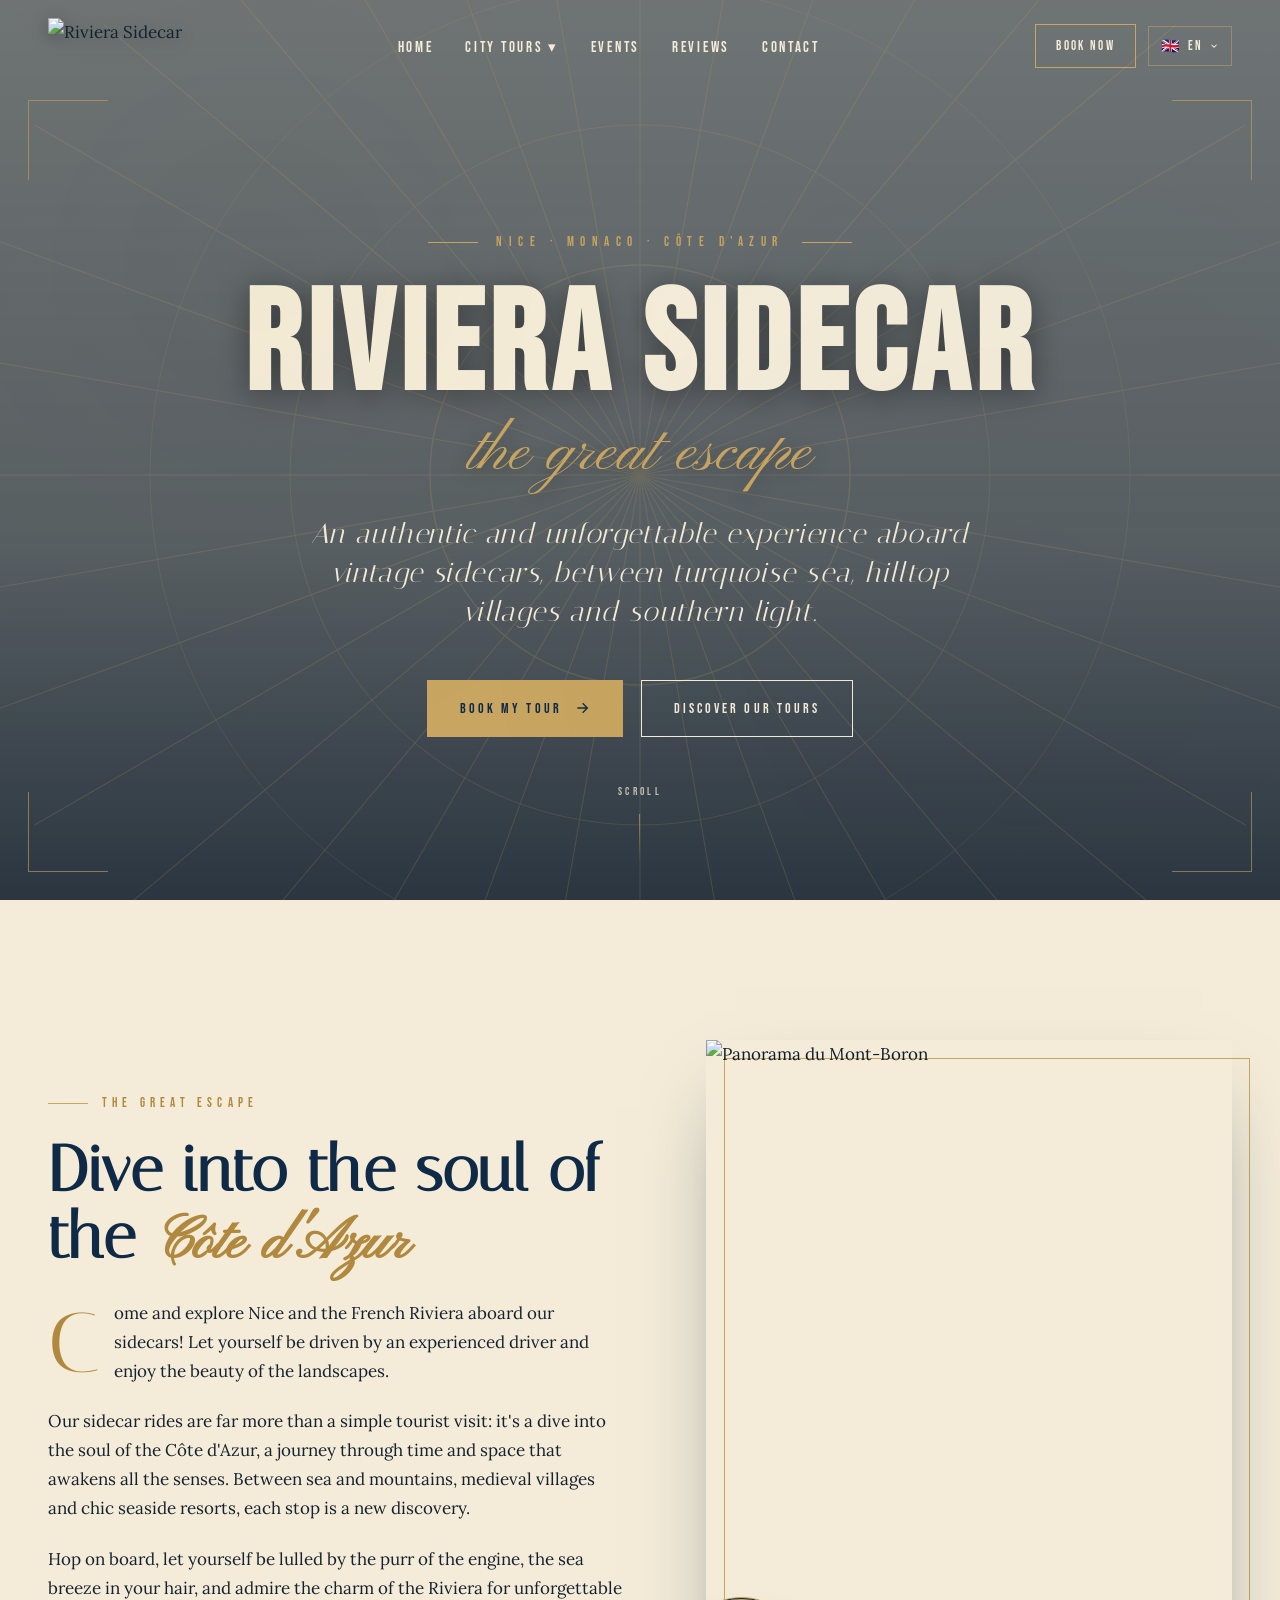
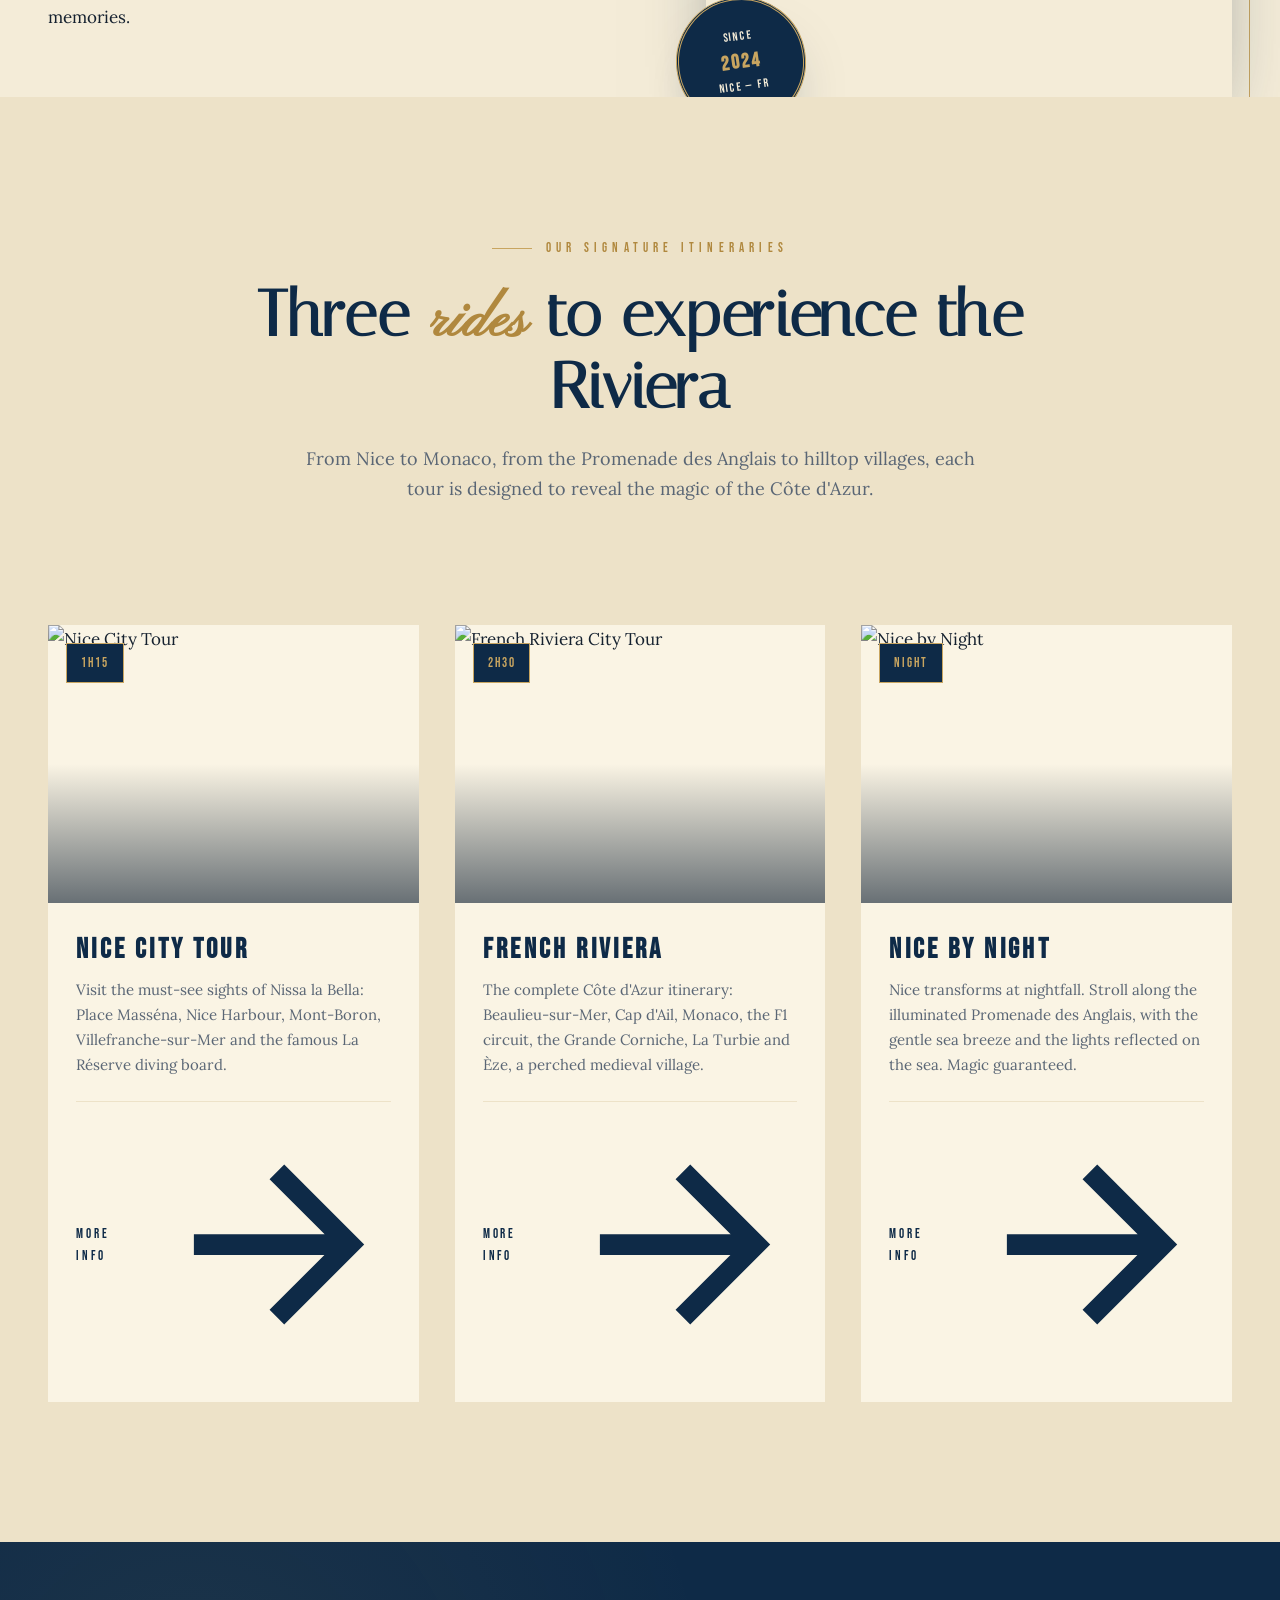
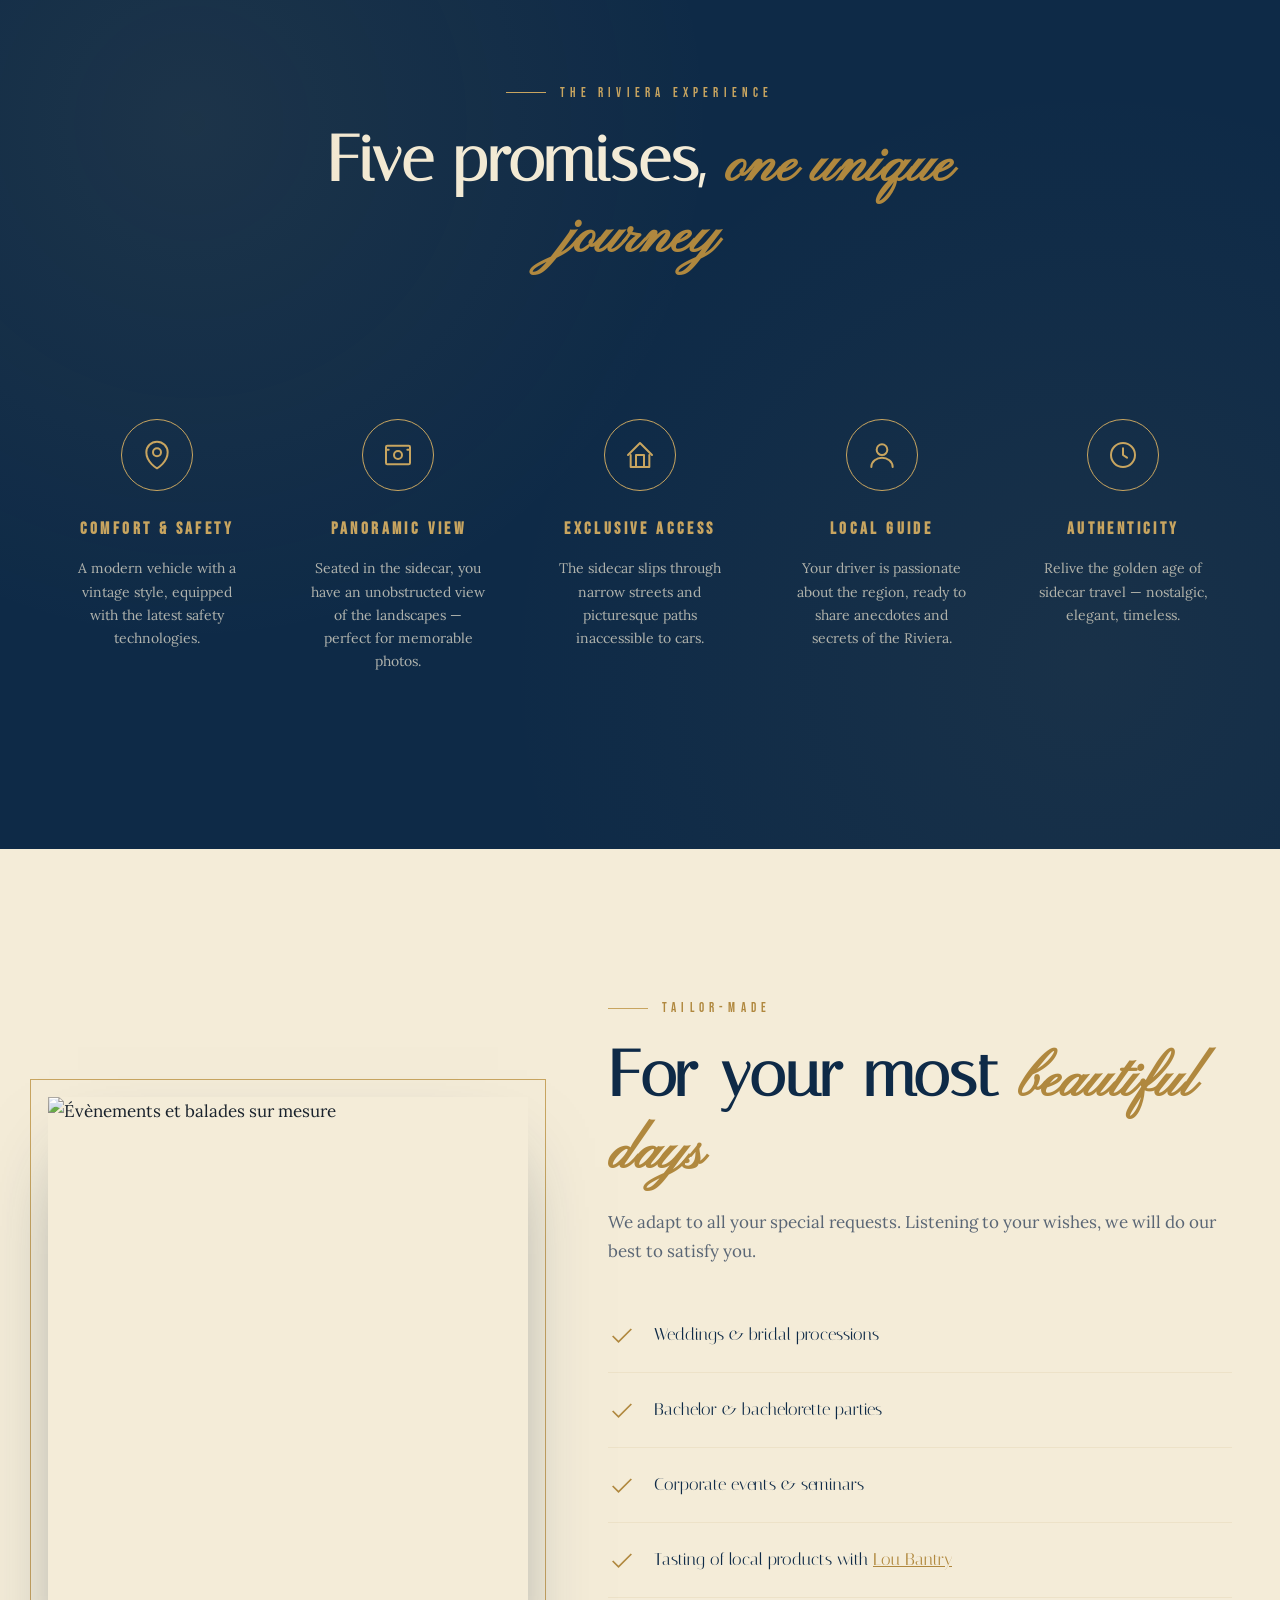
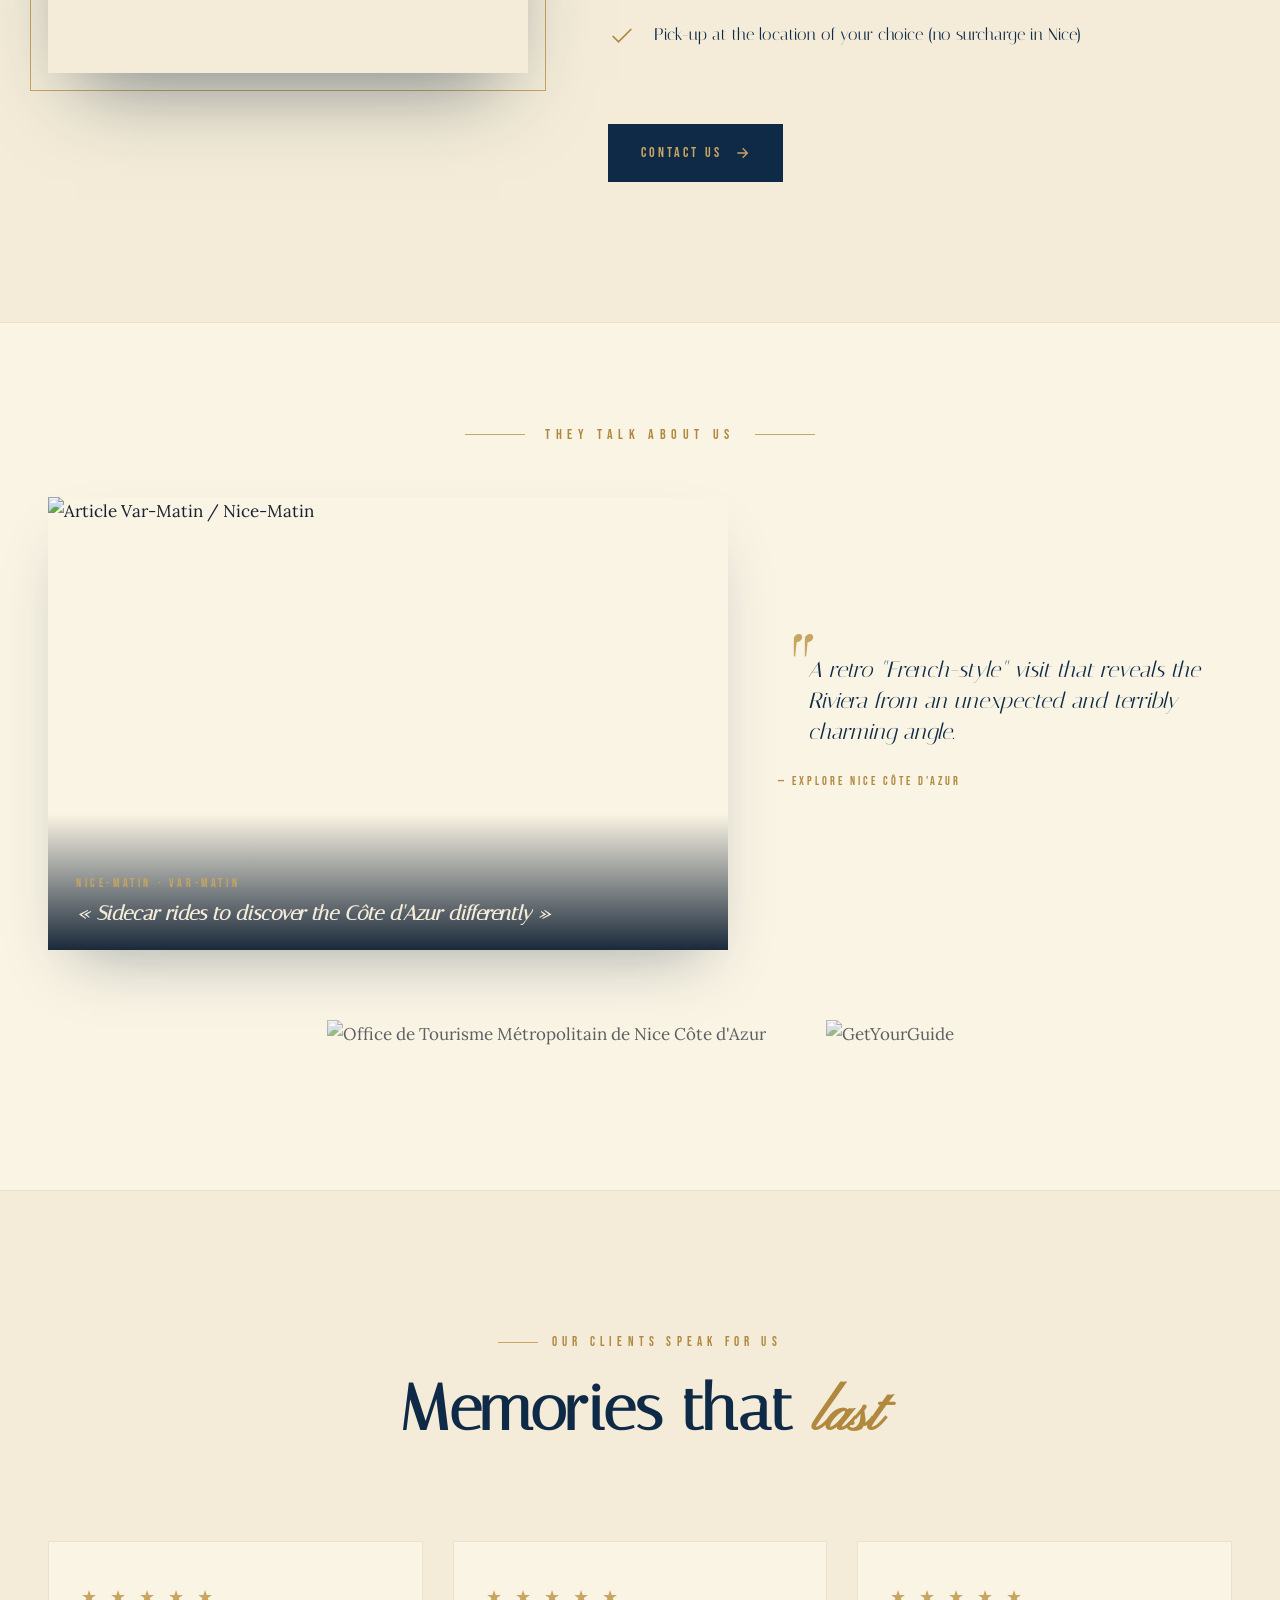
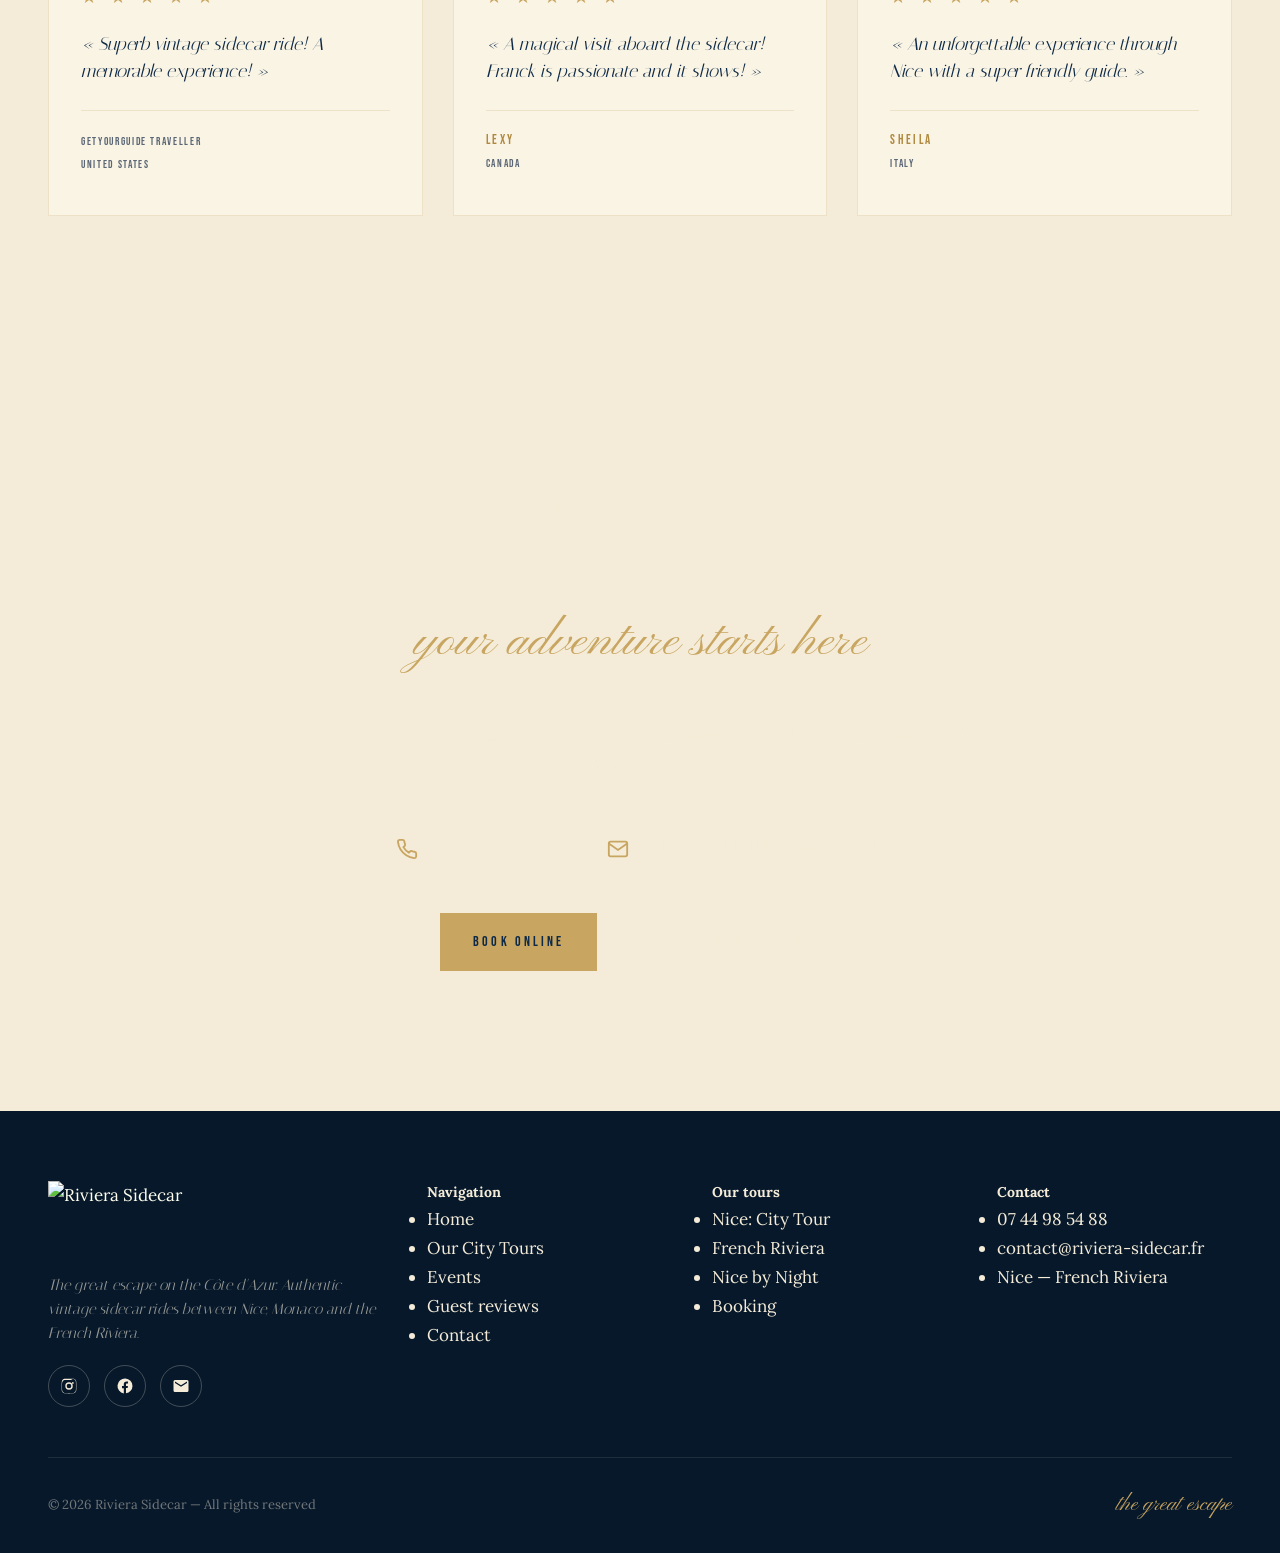
==== index.html @ 35112d7f "Add files via upload" ====
<!DOCTYPE html>
<html lang="fr">
<head>
<meta charset="UTF-8" />
<meta name="viewport" content="width=device-width, initial-scale=1.0" />
<meta name="description" content="Riviera Sidecar — Visites authentiques de Nice et de la Côte d'Azur à bord de side-cars vintage. Une expérience inoubliable sur la French Riviera." />
<meta name="theme-color" content="#0E2A47" />
<title>Riviera Sidecar — L'Échappée Belle sur la Côte d'Azur</title>
<link rel="icon" href="https://www.riviera-sidecar.fr/img/logo.png" />
<link rel="preconnect" href="https://fonts.googleapis.com" />
<link rel="preconnect" href="https://fonts.gstatic.com" crossorigin />
<link href="https://fonts.googleapis.com/css2?family=Bebas+Neue&family=Italiana&family=Lora:ital,wght@0,400;0,500;0,600;1,400&family=Pinyon+Script&display=swap" rel="stylesheet" />

<style>
/* ============================================================
   DESIGN TOKENS
   ============================================================ */
:root {
  --ivory:        #F4ECD8;
  --ivory-2:      #EDE2C8;
  --paper:        #FAF4E4;
  --navy:         #0E2A47;
  --navy-2:       #07182B;
  --gold:         #C8A560;
  --gold-2:       #B0883E;
  --terracotta:   #C26B4E;
  --sea:          #1F5F8C;
  --ink:          #15212F;
  --muted:        #5A6675;

  --font-display: "Bebas Neue", "Impact", sans-serif;
  --font-serif:   "Italiana", "Cormorant Garamond", serif;
  --font-body:    "Lora", Georgia, serif;
  --font-script:  "Pinyon Script", cursive;

  --max:          1240px;
  --radius:       2px;
  --shadow-soft:  0 30px 60px -25px rgba(14, 42, 71, 0.35);
  --shadow-deep:  0 40px 80px -30px rgba(14, 42, 71, 0.55);
}

/* ============================================================
   RESET & BASE
   ============================================================ */
* { box-sizing: border-box; margin: 0; padding: 0; }
html { scroll-behavior: smooth; }
body {
  font-family: var(--font-body);
  font-size: 17px;
  line-height: 1.7;
  color: var(--ink);
  background: var(--ivory);
  overflow-x: hidden;
  -webkit-font-smoothing: antialiased;
}
img { max-width: 100%; display: block; }
a { color: inherit; text-decoration: none; transition: color .25s ease; }
button { font: inherit; cursor: pointer; border: 0; background: none; }

body::before {
  content: "";
  position: fixed;
  inset: 0;
  pointer-events: none;
  z-index: 1;
  opacity: 0.35;
  mix-blend-mode: multiply;
  background-image:
    radial-gradient(circle at 20% 30%, rgba(176,136,62,0.08) 0, transparent 40%),
    radial-gradient(circle at 80% 70%, rgba(14,42,71,0.07) 0, transparent 45%);
}

.container {
  width: 100%;
  max-width: var(--max);
  margin: 0 auto;
  padding: 0 28px;
}

/* ============================================================
   NAVIGATION
   ============================================================ */
.nav {
  position: fixed;
  top: 0; left: 0; right: 0;
  z-index: 50;
  padding: 18px 0;
  background: transparent;
  transition: background .35s ease, padding .35s ease, box-shadow .35s ease;
}
.nav.scrolled {
  background: rgba(244, 236, 216, 0.96);
  backdrop-filter: blur(10px);
  padding: 10px 0;
  box-shadow: 0 10px 40px -20px rgba(14, 42, 71, 0.25);
}
.nav-inner {
  display: flex;
  align-items: center;
  justify-content: space-between;
  gap: 16px;
}
.nav-logo {
  display: flex;
  align-items: center;
  gap: 14px;
  z-index: 60;
  flex-shrink: 0;
}
.nav-logo img {
  height: 56px;
  width: auto;
  filter: drop-shadow(0 4px 8px rgba(0,0,0,0.25));
  transition: height .35s ease;
}
.nav.scrolled .nav-logo img { height: 46px; }

.nav-menu {
  display: flex;
  align-items: center;
  gap: 32px;
  list-style: none;
}
.nav-menu > li { position: relative; }
.nav-menu a {
  font-family: var(--font-display);
  font-size: 15px;
  letter-spacing: 0.18em;
  color: var(--ivory);
  text-transform: uppercase;
  padding: 8px 0;
  position: relative;
  transition: color .25s ease;
}
.nav.scrolled .nav-menu a { color: var(--navy); }
.nav-menu a::after {
  content: "";
  position: absolute;
  left: 0; bottom: 0;
  height: 1px;
  width: 0;
  background: var(--gold);
  transition: width .3s ease;
}
.nav-menu a:hover::after { width: 100%; }
.nav-menu a:hover { color: var(--gold); }

.nav-submenu {
  position: absolute;
  top: calc(100% + 12px);
  left: 50%;
  transform: translateX(-50%) translateY(-6px);
  background: var(--paper);
  border: 1px solid var(--gold);
  padding: 14px 0;
  min-width: 260px;
  opacity: 0;
  pointer-events: none;
  transition: all .3s ease;
  box-shadow: var(--shadow-soft);
}
.nav-submenu::before {
  content: "";
  position: absolute;
  top: -6px; left: 50%;
  transform: translateX(-50%) rotate(45deg);
  width: 12px; height: 12px;
  background: var(--paper);
  border-left: 1px solid var(--gold);
  border-top: 1px solid var(--gold);
}
.nav-menu > li:hover .nav-submenu {
  opacity: 1;
  pointer-events: auto;
  transform: translateX(-50%) translateY(0);
}
.nav-submenu li { list-style: none; }
.nav-submenu a {
  display: block;
  color: var(--navy) !important;
  padding: 10px 22px;
  font-size: 13px;
  letter-spacing: 0.12em;
  white-space: nowrap;
}
.nav-submenu a:hover { background: var(--ivory-2); color: var(--gold-2) !important; }
.nav-submenu a::after { display: none; }

.nav-cta {
  display: inline-flex;
  align-items: center;
  gap: 10px;
  padding: 10px 20px;
  border: 1px solid var(--gold);
  background: transparent;
  color: var(--ivory);
  font-family: var(--font-display);
  letter-spacing: 0.18em;
  font-size: 13px;
  text-transform: uppercase;
  transition: all .3s ease;
  white-space: nowrap;
}
.nav.scrolled .nav-cta { color: var(--navy); }
.nav-cta:hover {
  background: var(--gold);
  color: var(--navy) !important;
  letter-spacing: 0.22em;
}

/* ============================================================
   LANGUAGE SWITCHER
   ============================================================ */
.nav-right {
  display: flex;
  align-items: center;
  gap: 12px;
  flex-shrink: 0;
}

.lang-switcher {
  position: relative;
  z-index: 60;
}

.lang-btn {
  display: flex;
  align-items: center;
  gap: 6px;
  padding: 8px 12px;
  border: 1px solid rgba(200, 165, 96, 0.5);
  background: transparent;
  color: var(--ivory);
  font-family: var(--font-display);
  letter-spacing: 0.15em;
  font-size: 13px;
  cursor: pointer;
  transition: all .3s ease;
  text-transform: uppercase;
  white-space: nowrap;
}
.nav.scrolled .lang-btn {
  color: var(--navy);
  border-color: rgba(14, 42, 71, 0.3);
}
.lang-btn:hover {
  border-color: var(--gold);
  color: var(--gold);
}
.nav.scrolled .lang-btn:hover { color: var(--gold-2); border-color: var(--gold-2); }
.lang-flag { font-size: 15px; line-height: 1; }
.lang-chevron {
  width: 10px; height: 10px;
  stroke: currentColor;
  transition: transform .3s ease;
  flex-shrink: 0;
}
.lang-switcher.open .lang-chevron { transform: rotate(180deg); }

.lang-dropdown {
  position: absolute;
  top: calc(100% + 8px);
  right: 0;
  background: var(--paper);
  border: 1px solid var(--gold);
  min-width: 160px;
  opacity: 0;
  pointer-events: none;
  transform: translateY(-6px);
  transition: all .3s ease;
  box-shadow: var(--shadow-soft);
  z-index: 200;
}
.lang-switcher.open .lang-dropdown {
  opacity: 1;
  pointer-events: auto;
  transform: translateY(0);
}
.lang-option {
  display: flex;
  align-items: center;
  gap: 10px;
  padding: 11px 16px;
  cursor: pointer;
  font-family: var(--font-display);
  letter-spacing: 0.12em;
  font-size: 13px;
  color: var(--navy);
  text-transform: uppercase;
  transition: all .2s ease;
  border: none;
  background: none;
  width: 100%;
  text-align: left;
}
.lang-option:hover { background: var(--ivory-2); color: var(--gold-2); }
.lang-option.active { color: var(--gold-2); background: rgba(200,165,96,0.08); }
.lang-option .lang-flag { font-size: 16px; }

.nav-toggle { display: none; }

/* ============================================================
   HERO
   ============================================================ */
.hero {
  position: relative;
  min-height: 100vh;
  display: flex;
  align-items: center;
  justify-content: center;
  text-align: center;
  color: var(--ivory);
  overflow: hidden;
  isolation: isolate;
}
.hero-bg {
  position: absolute;
  inset: 0;
  z-index: -2;
  background-image:
    linear-gradient(180deg, rgba(7,24,43,0.55) 0%, rgba(7,24,43,0.65) 60%, rgba(7,24,43,0.85) 100%),
    url("https://www.riviera-sidecar.fr/img/biblio_img/NICE_CITY_TOUR_2.jpg");
  background-size: cover;
  background-position: center;
  filter: saturate(0.85) contrast(1.05);
  transform: scale(1.05);
  animation: kenburns 20s ease-in-out infinite alternate;
}
@keyframes kenburns {
  0%   { transform: scale(1.05) translate(0,0); }
  100% { transform: scale(1.15) translate(-1.5%, -1.5%); }
}
.hero-rays {
  position: absolute;
  top: -25%; left: 50%;
  transform: translateX(-50%);
  width: 1400px; height: 1400px;
  z-index: -1;
  opacity: 0.18;
  pointer-events: none;
}
.hero-content {
  position: relative;
  z-index: 2;
  padding: 140px 20px 80px;
  max-width: 1100px;
  width: 100%;
}
.hero-eyebrow {
  display: inline-flex;
  align-items: center;
  gap: 18px;
  font-family: var(--font-display);
  letter-spacing: 0.5em;
  font-size: 13px;
  color: var(--gold);
  text-transform: uppercase;
  margin-bottom: 32px;
  opacity: 0;
  animation: fadeUp 1s ease .2s forwards;
}
.hero-eyebrow::before, .hero-eyebrow::after {
  content: "";
  width: 50px; height: 1px;
  background: var(--gold);
  flex-shrink: 0;
}
.hero-title {
  font-family: var(--font-display);
  font-size: clamp(56px, 11vw, 168px);
  line-height: 0.9;
  letter-spacing: 0.04em;
  text-transform: uppercase;
  margin-bottom: 18px;
  opacity: 0;
  animation: fadeUp 1s ease .4s forwards;
  text-shadow: 0 4px 30px rgba(0,0,0,0.4);
}
.hero-script {
  font-family: var(--font-script);
  font-size: clamp(30px, 5vw, 64px);
  color: var(--gold);
  line-height: 1;
  margin: -8px 0 28px;
  opacity: 0;
  animation: fadeUp 1s ease .6s forwards;
  text-shadow: 0 4px 20px rgba(0,0,0,0.3);
}
.hero-sub {
  font-family: var(--font-serif);
  font-size: clamp(17px, 2.4vw, 28px);
  font-style: italic;
  letter-spacing: 0.05em;
  max-width: 720px;
  margin: 0 auto 48px;
  line-height: 1.4;
  opacity: 0;
  animation: fadeUp 1s ease .8s forwards;
}
.hero-actions {
  display: flex;
  gap: 18px;
  justify-content: center;
  flex-wrap: wrap;
  opacity: 0;
  animation: fadeUp 1s ease 1s forwards;
}
@keyframes fadeUp {
  from { opacity: 0; transform: translateY(30px); }
  to   { opacity: 1; transform: translateY(0); }
}

.btn {
  display: inline-flex;
  align-items: center;
  gap: 12px;
  padding: 16px 32px;
  font-family: var(--font-display);
  letter-spacing: 0.22em;
  font-size: 14px;
  text-transform: uppercase;
  border: 1px solid transparent;
  transition: all .35s ease;
  position: relative;
}
.btn-primary { background: var(--gold); color: var(--navy); border-color: var(--gold); }
.btn-primary:hover { background: transparent; color: var(--gold); letter-spacing: 0.26em; }
.btn-outline { border-color: var(--ivory); color: var(--ivory); }
.btn-outline:hover { border-color: var(--gold); color: var(--gold); letter-spacing: 0.26em; }
.btn svg { width: 16px; height: 16px; }

.hero-scroll {
  position: absolute;
  bottom: 36px; left: 50%;
  transform: translateX(-50%);
  font-family: var(--font-display);
  letter-spacing: 0.3em;
  font-size: 11px;
  color: var(--ivory);
  display: flex;
  flex-direction: column;
  align-items: center;
  gap: 12px;
  opacity: 0.75;
  z-index: 2;
}
.hero-scroll::after {
  content: "";
  width: 1px; height: 50px;
  background: linear-gradient(180deg, var(--gold), transparent);
  animation: scrollPulse 2s ease-in-out infinite;
}
@keyframes scrollPulse {
  0%, 100% { opacity: 0.3; transform: scaleY(0.7); }
  50%      { opacity: 1;   transform: scaleY(1); }
}
.corner {
  position: absolute;
  width: 80px; height: 80px;
  border: 1px solid var(--gold);
  opacity: 0.6;
  z-index: 2;
  pointer-events: none;
}
.corner-tl { top: 100px; left: 28px; border-right: 0; border-bottom: 0; }
.corner-tr { top: 100px; right: 28px; border-left: 0; border-bottom: 0; }
.corner-bl { bottom: 28px; left: 28px; border-right: 0; border-top: 0; }
.corner-br { bottom: 28px; right: 28px; border-left: 0; border-top: 0; }

/* ============================================================
   SECTION COMMON
   ============================================================ */
section { position: relative; z-index: 2; }
.section { padding: 120px 0; }
.section-eyebrow {
  display: inline-flex;
  align-items: center;
  gap: 14px;
  font-family: var(--font-display);
  letter-spacing: 0.4em;
  font-size: 13px;
  color: var(--gold-2);
  text-transform: uppercase;
  margin-bottom: 22px;
}
.section-eyebrow::before {
  content: "";
  width: 40px; height: 1px;
  background: var(--gold);
}
.section-title {
  font-family: var(--font-serif);
  font-size: clamp(32px, 5vw, 64px);
  line-height: 1.05;
  letter-spacing: 0.01em;
  color: var(--navy);
  margin-bottom: 24px;
  max-width: 780px;
}
.section-title em {
  font-family: var(--font-script);
  font-style: normal;
  font-size: 0.9em;
  color: var(--gold-2);
}
.section-lead {
  font-size: 18px;
  color: var(--muted);
  max-width: 700px;
  line-height: 1.7;
  margin-bottom: 40px;
}
.wave-divider {
  height: 60px; width: 100%;
  background-image: url("data:image/svg+xml;utf8,<svg xmlns='http://www.w3.org/2000/svg' viewBox='0 0 1200 60' preserveAspectRatio='none'><path d='M0,30 Q150,5 300,30 T600,30 T900,30 T1200,30 L1200,60 L0,60 Z' fill='%23EDE2C8'/></svg>");
  background-size: 1200px 60px;
  background-repeat: repeat-x;
}

/* ============================================================
   INTRO
   ============================================================ */
.intro { background: var(--ivory); padding-top: 140px; }
.intro-grid {
  display: grid;
  grid-template-columns: 1.1fr 1fr;
  gap: 80px;
  align-items: center;
}
.intro-text p { margin-bottom: 22px; font-size: 17px; color: var(--ink); }
.intro-text p:first-of-type::first-letter {
  font-family: var(--font-serif);
  font-size: 5em;
  float: left;
  line-height: 0.85;
  padding: 8px 14px 0 0;
  color: var(--gold-2);
}
.intro-visual { position: relative; aspect-ratio: 4/5; }
.intro-visual::before {
  content: "";
  position: absolute;
  inset: 18px -18px -18px 18px;
  border: 1px solid var(--gold);
  z-index: 0;
}
.intro-visual img {
  position: relative; z-index: 1;
  width: 100%; height: 100%;
  object-fit: cover;
  box-shadow: var(--shadow-deep);
  filter: saturate(0.9) contrast(1.05);
}
.intro-stamp {
  position: absolute;
  bottom: -30px; left: -30px;
  z-index: 2;
  width: 130px; height: 130px;
  border-radius: 50%;
  background: var(--navy);
  color: var(--ivory);
  display: flex;
  align-items: center;
  justify-content: center;
  flex-direction: column;
  text-align: center;
  font-family: var(--font-display);
  letter-spacing: 0.15em;
  font-size: 12px;
  line-height: 1.3;
  border: 3px double var(--gold);
  transform: rotate(-8deg);
  box-shadow: var(--shadow-soft);
}
.intro-stamp strong {
  font-size: 20px;
  color: var(--gold);
  display: block;
  margin: 4px 0;
  letter-spacing: 0.1em;
}

/* ============================================================
   TOURS
   ============================================================ */
.tours { background: var(--ivory-2); padding: 140px 0; }
.tours-head {
  text-align: center;
  margin-bottom: 80px;
  display: flex;
  flex-direction: column;
  align-items: center;
}
.tours-grid {
  display: grid;
  grid-template-columns: repeat(3, 1fr);
  gap: 36px;
}
.tour-card {
  position: relative;
  background: var(--paper);
  overflow: hidden;
  transition: transform .5s cubic-bezier(0.2, 0.8, 0.2, 1), box-shadow .5s ease;
  display: flex;
  flex-direction: column;
}
.tour-card:hover { transform: translateY(-12px); box-shadow: var(--shadow-deep); }
.tour-img { position: relative; aspect-ratio: 4/3; overflow: hidden; }
.tour-img img {
  width: 100%; height: 100%;
  object-fit: cover;
  transition: transform 1s cubic-bezier(0.2, 0.8, 0.2, 1);
}
.tour-card:hover .tour-img img { transform: scale(1.08); }
.tour-img::after {
  content: "";
  position: absolute; inset: 0;
  background: linear-gradient(180deg, transparent 50%, rgba(7,24,43,0.6) 100%);
}
.tour-duration {
  position: absolute;
  top: 18px; left: 18px;
  z-index: 2;
  background: var(--navy);
  color: var(--gold);
  padding: 8px 14px;
  font-family: var(--font-display);
  letter-spacing: 0.15em;
  font-size: 13px;
  border: 1px solid var(--gold);
}
.tour-body {
  padding: 32px 28px;
  flex: 1;
  display: flex;
  flex-direction: column;
}
.tour-title {
  font-family: var(--font-display);
  font-size: 28px;
  letter-spacing: 0.12em;
  color: var(--navy);
  margin-bottom: 14px;
  line-height: 1.05;
}
.tour-desc {
  font-size: 15px;
  color: var(--muted);
  margin-bottom: 24px;
  flex: 1;
  line-height: 1.65;
}
.tour-link {
  display: inline-flex;
  align-items: center;
  gap: 12px;
  font-family: var(--font-display);
  letter-spacing: 0.22em;
  font-size: 13px;
  color: var(--navy);
  text-transform: uppercase;
  padding-top: 18px;
  border-top: 1px solid var(--ivory-2);
  align-self: stretch;
  transition: color .25s ease, letter-spacing .25s ease;
}
.tour-link svg { transition: transform .3s ease; }
.tour-card:hover .tour-link { color: var(--gold-2); letter-spacing: 0.26em; }
.tour-card:hover .tour-link svg { transform: translateX(6px); }

/* ============================================================
   EXPERIENCE
   ============================================================ */
.experience {
  background: var(--navy);
  color: var(--ivory);
  padding: 140px 0;
  position: relative;
  overflow: hidden;
}
.experience::before {
  content: "";
  position: absolute; inset: 0;
  background-image:
    radial-gradient(circle at 15% 20%, rgba(200,165,96,0.08) 0, transparent 40%),
    radial-gradient(circle at 85% 80%, rgba(200,165,96,0.06) 0, transparent 45%);
  pointer-events: none;
}
.experience .section-title { color: var(--ivory); }
.experience .section-eyebrow { color: var(--gold); }
.experience .section-lead { color: rgba(244,236,216,0.75); }
.experience-head {
  text-align: center;
  display: flex;
  flex-direction: column;
  align-items: center;
  margin-bottom: 90px;
}
.features-grid {
  display: grid;
  grid-template-columns: repeat(5, 1fr);
  gap: 24px;
}
.feature {
  text-align: center;
  padding: 36px 20px;
  transition: transform .4s ease;
}
.feature:hover { transform: translateY(-6px); }
.feature-icon {
  width: 72px; height: 72px;
  margin: 0 auto 24px;
  border: 1px solid var(--gold);
  border-radius: 50%;
  display: flex;
  align-items: center;
  justify-content: center;
  transition: all .4s ease;
}
.feature:hover .feature-icon { background: var(--gold); transform: rotate(360deg); }
.feature-icon svg {
  width: 32px; height: 32px;
  stroke: var(--gold);
  transition: stroke .4s ease;
}
.feature:hover .feature-icon svg { stroke: var(--navy); }
.feature h3 {
  font-family: var(--font-display);
  font-size: 17px;
  letter-spacing: 0.2em;
  color: var(--gold);
  margin-bottom: 14px;
  text-transform: uppercase;
}
.feature p { font-size: 14px; color: rgba(244,236,216,0.7); line-height: 1.65; }

/* ============================================================
   EVENTS
   ============================================================ */
.events { background: var(--ivory); padding: 140px 0; }
.events-grid {
  display: grid;
  grid-template-columns: 1fr 1.3fr;
  gap: 80px;
  align-items: center;
}
.events-visual { position: relative; aspect-ratio: 5/6; }
.events-visual img {
  width: 100%; height: 100%;
  object-fit: cover;
  box-shadow: var(--shadow-deep);
  filter: sepia(0.15) saturate(0.95);
}
.events-visual::after {
  content: "";
  position: absolute;
  inset: -18px;
  border: 1px solid var(--gold);
  z-index: -1;
}
.events-list { list-style: none; margin: 32px 0; }
.events-list li {
  display: flex;
  align-items: flex-start;
  gap: 18px;
  padding: 22px 0;
  border-bottom: 1px solid var(--ivory-2);
  font-size: 17px;
  font-family: var(--font-serif);
  color: var(--navy);
}
.events-list li:last-child { border-bottom: 0; }
.events-list svg { width: 28px; height: 28px; flex-shrink: 0; color: var(--gold-2); margin-top: 2px; }

/* ============================================================
   PRESS
   ============================================================ */
.press {
  background: var(--paper);
  padding: 100px 0;
  border-top: 1px solid var(--ivory-2);
  border-bottom: 1px solid var(--ivory-2);
}
.press-head {
  text-align: center;
  margin-bottom: 50px;
  font-family: var(--font-display);
  letter-spacing: 0.4em;
  font-size: 14px;
  color: var(--gold-2);
  display: flex;
  align-items: center;
  justify-content: center;
  gap: 20px;
}
.press-head::before, .press-head::after {
  content: "";
  width: 60px; height: 1px;
  background: var(--gold);
}
.press-grid {
  display: grid;
  grid-template-columns: 1.5fr 1fr;
  gap: 50px;
  align-items: center;
}
.press-feature { position: relative; }
.press-feature img {
  width: 100%;
  aspect-ratio: 3/2;
  object-fit: cover;
  box-shadow: var(--shadow-soft);
  filter: saturate(0.9);
}
.press-feature-caption {
  position: absolute;
  bottom: 0; left: 0; right: 0;
  background: linear-gradient(180deg, transparent, rgba(7,24,43,0.92));
  color: var(--ivory);
  padding: 60px 28px 24px;
}
.press-feature-caption .src {
  font-family: var(--font-display);
  letter-spacing: 0.3em;
  font-size: 12px;
  color: var(--gold);
  margin-bottom: 6px;
}
.press-feature-caption h4 {
  font-family: var(--font-serif);
  font-size: 20px;
  line-height: 1.3;
  font-style: italic;
}
.press-side .quote {
  font-family: var(--font-serif);
  font-style: italic;
  font-size: 22px;
  color: var(--navy);
  line-height: 1.4;
  position: relative;
  padding-left: 30px;
  margin-bottom: 24px;
}
.press-side .quote::before {
  content: "\201C";
  position: absolute;
  left: -10px; top: -30px;
  font-size: 100px;
  color: var(--gold);
  font-family: var(--font-serif);
  line-height: 1;
}
.press-side .quote-src {
  font-family: var(--font-display);
  letter-spacing: 0.25em;
  font-size: 12px;
  color: var(--gold-2);
}
.press-logos {
  display: flex;
  justify-content: center;
  align-items: center;
  gap: 60px;
  margin-top: 70px;
  flex-wrap: wrap;
}
.press-logos img {
  height: 70px; width: auto;
  opacity: 0.7;
  filter: grayscale(0.3);
  transition: all .35s ease;
}
.press-logos a:hover img { opacity: 1; filter: none; transform: scale(1.05); }

/* ============================================================
   TESTIMONIALS
   ============================================================ */
.testimonials { background: var(--ivory); padding: 140px 0; text-align: center; }
.testimonials-head {
  display: flex;
  flex-direction: column;
  align-items: center;
  margin-bottom: 70px;
}
.testimonials-grid {
  display: grid;
  grid-template-columns: repeat(3, 1fr);
  gap: 30px;
}
.testimonial {
  background: var(--paper);
  padding: 40px 32px;
  border: 1px solid var(--ivory-2);
  text-align: left;
  transition: all .4s ease;
}
.testimonial:hover {
  border-color: var(--gold);
  transform: translateY(-6px);
  box-shadow: var(--shadow-soft);
}
.testimonial-stars { color: var(--gold); font-size: 18px; letter-spacing: 4px; margin-bottom: 18px; }
.testimonial p {
  font-family: var(--font-serif);
  font-style: italic;
  font-size: 18px;
  color: var(--navy);
  line-height: 1.55;
  margin-bottom: 24px;
}
.testimonial-author {
  font-family: var(--font-display);
  letter-spacing: 0.2em;
  font-size: 13px;
  color: var(--gold-2);
  padding-top: 18px;
  border-top: 1px solid var(--ivory-2);
}
.testimonial-author span {
  display: block;
  color: var(--muted);
  font-size: 11px;
  letter-spacing: 0.15em;
  margin-top: 4px;
}

/* ============================================================
   CONTACT
   ============================================================ */
.contact {
  position: relative;
  padding: 140px 0;
  color: var(--ivory);
  background-image:
    linear-gradient(180deg, rgba(7,24,43,0.85), rgba(14,42,71,0.92)),
    url("https://www.riviera-sidecar.fr/img/biblio_img/NICE_CITY_TOUR_3.jpg");
  background-size: cover;
  background-position: center;
  background-attachment: fixed;
  text-align: center;
}
.contact-inner { max-width: 800px; margin: 0 auto; }
.contact h2 {
  font-family: var(--font-display);
  font-size: clamp(40px, 7vw, 96px);
  letter-spacing: 0.04em;
  line-height: 1;
  margin-bottom: 24px;
}
.contact .script {
  font-family: var(--font-script);
  color: var(--gold);
  font-size: clamp(28px, 4vw, 52px);
  display: block;
  margin: -10px 0 30px;
}
.contact p {
  font-family: var(--font-serif);
  font-style: italic;
  font-size: 20px;
  color: rgba(244,236,216,0.9);
  margin-bottom: 50px;
}
.contact-info {
  display: flex;
  justify-content: center;
  gap: 50px;
  flex-wrap: wrap;
  margin-bottom: 50px;
}
.contact-info a {
  display: inline-flex;
  align-items: center;
  gap: 14px;
  color: var(--ivory);
  font-family: var(--font-display);
  letter-spacing: 0.18em;
  font-size: 17px;
}
.contact-info a:hover { color: var(--gold); }
.contact-info svg { width: 22px; height: 22px; stroke: var(--gold); }
.contact-actions {
  display: flex;
  justify-content: center;
  gap: 18px;
  flex-wrap: wrap;
}

/* ============================================================
   FOOTER
   ============================================================ */
footer {
  background: var(--navy-2);
  color: var(--ivory);
  padding: 70px 0 30px;
  position: relative;
  z-index: 2;
}
.footer-grid {
  display: grid;
  grid-template-columns: 1.4fr 1fr 1fr 1fr;
  gap: 50px;
  margin-bottom: 50px;
}
.footer-brand img { height: 70px; margin-bottom: 22px; filter: brightness(1.1); }
.footer-brand p {
  font-family: var(--font-serif);
  font-style: italic;
  color: rgba(244,236,216,0.6);
  font-size: 15px;
  line-height: 1.6;
}
.footer h5 {
  font-family: var(--font-display);
  letter-spacing: 0.2em;
  font-size: 14px;
  color: var(--gold);
  margin-bottom: 22px;
  text-transform: uppercase;
}
.footer ul { list-style: none; }
.footer ul li {
  margin-bottom: 12px;
  font-size: 14px;
  color: rgba(244,236,216,0.65);
  transition: color .25s ease;
}
.footer ul li a:hover { color: var(--gold); }
.footer-social { display: flex; gap: 14px; margin-top: 20px; }
.footer-social a {
  width: 42px; height: 42px;
  border: 1px solid rgba(244,236,216,0.25);
  border-radius: 50%;
  display: flex;
  align-items: center;
  justify-content: center;
  transition: all .3s ease;
}
.footer-social a:hover { border-color: var(--gold); background: var(--gold); }
.footer-social svg { width: 18px; height: 18px; fill: var(--ivory); transition: fill .3s ease; }
.footer-social a:hover svg { fill: var(--navy); }
.footer-bottom {
  border-top: 1px solid rgba(244,236,216,0.1);
  padding-top: 28px;
  display: flex;
  justify-content: space-between;
  align-items: center;
  font-size: 13px;
  color: rgba(244,236,216,0.45);
  flex-wrap: wrap;
  gap: 14px;
}
.footer-bottom .deco {
  font-family: var(--font-script);
  color: var(--gold);
  font-size: 22px;
}

/* ============================================================
   FLOATING BOOKING BUTTON
   ============================================================ */
.float-book {
  position: fixed;
  bottom: 20px; right: 20px;
  z-index: 100;
  background: var(--gold);
  color: var(--navy);
  padding: 14px 24px;
  font-family: var(--font-display);
  letter-spacing: 0.2em;
  font-size: 14px;
  border-radius: 50px;
  box-shadow: var(--shadow-deep);
  display: none;
  align-items: center;
  gap: 10px;
  text-transform: uppercase;
}

/* ============================================================
   RESPONSIVE — TABLET (≤ 1024px)
   ============================================================ */
@media (max-width: 1024px) {
  .nav-menu { display: none; }
  .nav-cta { display: none; }

  .nav-toggle {
    display: flex;
    flex-direction: column;
    gap: 5px;
    z-index: 60;
    padding: 8px;
  }
  .nav-toggle span {
    width: 26px; height: 2px;
    background: var(--ivory);
    transition: all .3s ease;
  }
  .nav.scrolled .nav-toggle span { background: var(--navy); }
  .nav-toggle.open span:nth-child(1) { transform: translateY(7px) rotate(45deg); background: var(--navy); }
  .nav-toggle.open span:nth-child(2) { opacity: 0; }
  .nav-toggle.open span:nth-child(3) { transform: translateY(-7px) rotate(-45deg); background: var(--navy); }

  .nav-menu.open {
    display: flex;
    flex-direction: column;
    position: fixed;
    inset: 0;
    background: var(--paper);
    padding: 110px 40px 40px;
    gap: 20px;
    align-items: flex-start;
    z-index: 55;
    overflow-y: auto;
  }
  .nav-menu.open a { color: var(--navy); font-size: 22px; }
  .nav-menu.open .nav-submenu {
    position: static;
    transform: none;
    opacity: 1;
    pointer-events: auto;
    border: 0;
    padding: 8px 0 0 16px;
    background: transparent;
    box-shadow: none;
    min-width: unset;
  }
  .nav-menu.open .nav-submenu::before { display: none; }
  .nav-menu.open .nav-submenu a { font-size: 15px; padding: 6px 0; }

  /* Tours: 2 columns on tablet */
  .tours-grid { grid-template-columns: repeat(2, 1fr); }

  /* Testimonials: 2 col on tablet */
  .testimonials-grid { grid-template-columns: repeat(2, 1fr); }

  .intro-grid, .events-grid, .press-grid { grid-template-columns: 1fr; gap: 50px; }
  .features-grid { grid-template-columns: repeat(3, 1fr); }
  .footer-grid { grid-template-columns: 1fr 1fr; gap: 40px; }
  .contact { background-attachment: scroll; }
  .float-book { display: inline-flex; }

  /* Intro visual: remove offset frame on tablet */
  .intro-visual::before { inset: 12px -10px -10px 10px; }
  .intro-stamp { width: 110px; height: 110px; font-size: 11px; left: -10px; bottom: -15px; }

  /* Events visual */
  .events-visual { aspect-ratio: 4/3; }
  .events-visual::after { inset: -10px; }
}

/* ============================================================
   RESPONSIVE — MOBILE (≤ 768px)
   ============================================================ */
@media (max-width: 768px) {
  .tours-grid { grid-template-columns: 1fr; max-width: 480px; margin: 0 auto; }
  .testimonials-grid { grid-template-columns: 1fr; max-width: 540px; margin: 0 auto; }
  .features-grid { grid-template-columns: repeat(2, 1fr); }

  .section, .tours, .experience, .events, .testimonials, .contact { padding: 80px 0; }
  .intro { padding-top: 110px; }

  .press-grid { grid-template-columns: 1fr; }
  .press-logos { gap: 30px; }
  .press-logos img { height: 50px; }
}

/* ============================================================
   RESPONSIVE — SMALL MOBILE (≤ 640px)
   ============================================================ */
@media (max-width: 640px) {
  .container { padding: 0 18px; }
  .features-grid { grid-template-columns: 1fr; }
  .footer-grid { grid-template-columns: 1fr; }
  .hero-eyebrow { font-size: 10px; letter-spacing: 0.3em; }
  .hero-eyebrow::before, .hero-eyebrow::after { width: 22px; }
  .corner { width: 44px; height: 44px; }
  .corner-tl, .corner-tr { top: 72px; }
  .corner-tl { left: 14px; }
  .corner-tr { right: 14px; }
  .nav-logo img { height: 44px; }
  .contact-info { gap: 22px; flex-direction: column; }
  .footer-bottom { flex-direction: column; text-align: center; }

  /* Remove intro visual offset on small mobile */
  .intro-visual::before { display: none; }
  .intro-stamp { left: 10px; bottom: -10px; width: 100px; height: 100px; font-size: 10px; }
  .intro-stamp strong { font-size: 17px; }

  /* Events visual: remove offset frame */
  .events-visual::after { display: none; }
  .events-list li { font-size: 15px; }

  /* Lang switcher: compact */
  .lang-btn { padding: 7px 9px; font-size: 12px; gap: 4px; }
  #langCode { display: none; }

  .hero-content { padding: 130px 16px 70px; }
  .hero-actions { gap: 12px; }
  .btn { padding: 14px 22px; font-size: 12px; letter-spacing: 0.18em; }

  .section-lead { font-size: 16px; }
  .testimonials-grid { max-width: 100%; }
  .tours-grid { max-width: 100%; }
}

/* ============================================================
   RESPONSIVE — VERY SMALL (≤ 380px)
   ============================================================ */
@media (max-width: 380px) {
  .nav-menu.open { padding: 100px 24px 40px; }
  .lang-dropdown { right: -10px; min-width: 140px; }
  .lang-option { padding: 9px 12px; font-size: 12px; }
}
</style>
</head>
<body>

<!-- ============================================================
     NAVIGATION
     ============================================================ -->
<nav class="nav" id="nav">
  <div class="container nav-inner">
    <a href="#" class="nav-logo">
      <img src="https://www.riviera-sidecar.fr/img/logo.png" alt="Riviera Sidecar" />
    </a>

    <ul class="nav-menu" id="navMenu">
      <li><a href="#accueil" data-i18n="nav.home">Accueil</a></li>
      <li>
        <a href="#tours" data-i18n="nav.tours">City Tours ▾</a>
        <ul class="nav-submenu">
          <li><a href="https://www.riviera-sidecar.fr/nice_city_tour.html" data-i18n="nav.tour.nice">Nice : City Tour</a></li>
          <li><a href="https://www.riviera-sidecar.fr/french_riviera_city_tour.html" data-i18n="nav.tour.riviera">French Riviera City Tour</a></li>
          <li><a href="https://www.riviera-sidecar.fr/nice_by_night.html" data-i18n="nav.tour.night">Nice by Night</a></li>
        </ul>
      </li>
      <li><a href="#events" data-i18n="nav.events">Évènements</a></li>
      <li><a href="#avis" data-i18n="nav.reviews">Avis</a></li>
      <li><a href="#contact" data-i18n="nav.contact">Contact</a></li>
    </ul>

    <div class="nav-right">
      <a href="https://www.sumupbookings.com/riviera-sidecar" class="nav-cta" data-i18n="nav.book">Réserver</a>

      <!-- Language Switcher -->
      <div class="lang-switcher" id="langSwitcher">
        <button class="lang-btn" id="langBtn" aria-label="Changer de langue">
          <span class="lang-flag" id="langFlag">🇫🇷</span>
          <span id="langCode">FR</span>
          <svg class="lang-chevron" viewBox="0 0 24 24" fill="none" stroke="currentColor" stroke-width="2.5"><path d="M6 9l6 6 6-6"/></svg>
        </button>
        <div class="lang-dropdown" id="langDropdown">
          <button class="lang-option active" data-lang="fr">
            <span class="lang-flag">🇫🇷</span> Français
          </button>
          <button class="lang-option" data-lang="en">
            <span class="lang-flag">🇬🇧</span> English
          </button>
          <button class="lang-option" data-lang="de">
            <span class="lang-flag">🇩🇪</span> Deutsch
          </button>
          <button class="lang-option" data-lang="it">
            <span class="lang-flag">🇮🇹</span> Italiano
          </button>
          <button class="lang-option" data-lang="es">
            <span class="lang-flag">🇪🇸</span> Español
          </button>
        </div>
      </div>

      <button class="nav-toggle" id="navToggle" aria-label="Menu">
        <span></span><span></span><span></span>
      </button>
    </div>
  </div>
</nav>

<!-- ============================================================
     HERO
     ============================================================ -->
<header class="hero" id="accueil">
  <div class="hero-bg"></div>

  <svg class="hero-rays" viewBox="0 0 800 800" xmlns="http://www.w3.org/2000/svg">
    <g stroke="#C8A560" stroke-width="0.6" fill="none">
      <g transform="translate(400 400)">
        <line x1="0" y1="0" x2="0" y2="-400" />
        <line x1="0" y1="0" x2="69" y2="-394" />
        <line x1="0" y1="0" x2="137" y2="-376" />
        <line x1="0" y1="0" x2="200" y2="-346" />
        <line x1="0" y1="0" x2="257" y2="-306" />
        <line x1="0" y1="0" x2="306" y2="-257" />
        <line x1="0" y1="0" x2="346" y2="-200" />
        <line x1="0" y1="0" x2="376" y2="-137" />
        <line x1="0" y1="0" x2="394" y2="-69" />
        <line x1="0" y1="0" x2="400" y2="0" />
        <line x1="0" y1="0" x2="394" y2="69" />
        <line x1="0" y1="0" x2="376" y2="137" />
        <line x1="0" y1="0" x2="346" y2="200" />
        <line x1="0" y1="0" x2="306" y2="257" />
        <line x1="0" y1="0" x2="257" y2="306" />
        <line x1="0" y1="0" x2="200" y2="346" />
        <line x1="0" y1="0" x2="137" y2="376" />
        <line x1="0" y1="0" x2="69" y2="394" />
        <line x1="0" y1="0" x2="0" y2="400" />
        <line x1="0" y1="0" x2="-69" y2="394" />
        <line x1="0" y1="0" x2="-137" y2="376" />
        <line x1="0" y1="0" x2="-200" y2="346" />
        <line x1="0" y1="0" x2="-257" y2="306" />
        <line x1="0" y1="0" x2="-306" y2="257" />
        <line x1="0" y1="0" x2="-346" y2="200" />
        <line x1="0" y1="0" x2="-376" y2="137" />
        <line x1="0" y1="0" x2="-394" y2="69" />
        <line x1="0" y1="0" x2="-400" y2="0" />
        <line x1="0" y1="0" x2="-394" y2="-69" />
        <line x1="0" y1="0" x2="-376" y2="-137" />
        <line x1="0" y1="0" x2="-346" y2="-200" />
        <line x1="0" y1="0" x2="-306" y2="-257" />
        <line x1="0" y1="0" x2="-257" y2="-306" />
        <line x1="0" y1="0" x2="-200" y2="-346" />
        <line x1="0" y1="0" x2="-137" y2="-376" />
        <line x1="0" y1="0" x2="-69" y2="-394" />
        <circle cx="0" cy="0" r="120" stroke-width="0.8" />
        <circle cx="0" cy="0" r="200" stroke-width="0.5" />
        <circle cx="0" cy="0" r="280" stroke-width="0.4" />
      </g>
    </g>
  </svg>

  <div class="corner corner-tl"></div>
  <div class="corner corner-tr"></div>
  <div class="corner corner-bl"></div>
  <div class="corner corner-br"></div>

  <div class="hero-content">
    <div class="hero-eyebrow" data-i18n="hero.eyebrow">Nice · Monaco · Côte d'Azur</div>
    <h1 class="hero-title">Riviera Sidecar</h1>
    <div class="hero-script" data-i18n="hero.script">l'échappée belle</div>
    <p class="hero-sub" data-i18n="hero.sub">Une expérience authentique et inoubliable à bord de side-cars vintage, entre mer turquoise, villages perchés et lumière du Sud.</p>
    <div class="hero-actions">
      <a href="https://www.sumupbookings.com/riviera-sidecar" class="btn btn-primary">
        <span data-i18n="hero.book">Réserver ma balade</span>
        <svg viewBox="0 0 24 24" fill="none" stroke="currentColor" stroke-width="2"><path d="M5 12h14M13 5l7 7-7 7"/></svg>
      </a>
      <a href="#tours" class="btn btn-outline" data-i18n="hero.discover">Découvrir les tours</a>
    </div>
  </div>

  <a href="#intro" class="hero-scroll" data-i18n="hero.scroll">Scroll</a>
</header>

<!-- ============================================================
     INTRO
     ============================================================ -->
<section class="intro" id="intro">
  <div class="container">
    <div class="intro-grid">
      <div class="intro-text">
        <div class="section-eyebrow" data-i18n="intro.eyebrow">L'échappée belle</div>
        <h2 class="section-title" data-i18n-html="intro.title">Plongez dans l'âme de la <em>Côte d'Azur</em></h2>
        <p data-i18n="intro.p1">Venez visiter Nice et la French Riviera à bord de nos side-cars ! Laissez-vous conduire par un chauffeur expérimenté et profitez de la beauté des paysages.</p>
        <p data-i18n="intro.p2">Nos balades en side-car sont bien plus qu'une simple visite touristique : c'est une plongée dans l'âme de la Côte d'Azur, un voyage dans le temps et l'espace qui éveille tous les sens. Entre mer et montagne, villages médiévaux et stations balnéaires chics, chaque étape est une nouvelle découverte.</p>
        <p data-i18n="intro.p3">Montez à bord, laissez-vous rythmer par le ronronnement du moteur, le vent marin dans vos cheveux, et admirez le charme de la Riviera pour des souvenirs impérissables.</p>
      </div>
      <div class="intro-visual">
        <img src="https://www.riviera-sidecar.fr/img/biblio_img/NICE_CITY_TOUR_1.jpg" alt="Panorama du Mont-Boron" />
        <div class="intro-stamp">
          <span data-i18n="intro.stamp.since">Depuis</span><strong>2024</strong>Nice — FR
        </div>
      </div>
    </div>
  </div>
</section>

<!-- ============================================================
     TOURS
     ============================================================ -->
<section class="tours" id="tours">
  <div class="container">
    <div class="tours-head">
      <div class="section-eyebrow" data-i18n="tours.eyebrow">Nos itinéraires signature</div>
      <h2 class="section-title" data-i18n-html="tours.title">Trois <em>balades</em> pour vivre la Riviera</h2>
      <p class="section-lead" style="text-align:center;" data-i18n="tours.lead">De Nice à Monaco, de la Promenade des Anglais aux villages perchés, chaque tour est pensé pour révéler la magie de la Côte d'Azur.</p>
    </div>

    <div class="tours-grid">

      <article class="tour-card">
        <div class="tour-img">
          <img src="https://www.riviera-sidecar.fr/img/biblio_img/NICE_CITY_TOUR_2.jpg" alt="Nice City Tour" />
          <div class="tour-duration">1h15</div>
        </div>
        <div class="tour-body">
          <h3 class="tour-title" data-i18n="tour1.title">Nice City Tour</h3>
          <p class="tour-desc" data-i18n="tour1.desc">Visitez les lieux incontournables de Nissa la Bella : Place Masséna, Port de Nice, Mont-Boron, Villefranche-sur-Mer et son célèbre plongeoir de La Réserve.</p>
          <a href="https://www.riviera-sidecar.fr/nice_city_tour.html" class="tour-link">
            <span data-i18n="tours.more">Plus d'infos</span>
            <svg viewBox="0 0 24 24" fill="none" stroke="currentColor" stroke-width="2"><path d="M5 12h14M13 5l7 7-7 7"/></svg>
          </a>
        </div>
      </article>

      <article class="tour-card">
        <div class="tour-img">
          <img src="https://www.riviera-sidecar.fr/img/biblio_img/NICE_CITY_TOUR_1.jpg" alt="French Riviera City Tour" />
          <div class="tour-duration">2h30</div>
        </div>
        <div class="tour-body">
          <h3 class="tour-title" data-i18n="tour2.title">French Riviera</h3>
          <p class="tour-desc" data-i18n="tour2.desc">L'itinéraire complet de la Côte d'Azur : Beaulieu-sur-Mer, Cap d'Ail, Monaco, le circuit de F1, la Grande Corniche, La Turbie et Èze, village médiéval perché.</p>
          <a href="https://www.riviera-sidecar.fr/french_riviera_city_tour.html" class="tour-link">
            <span data-i18n="tours.more">Plus d'infos</span>
            <svg viewBox="0 0 24 24" fill="none" stroke="currentColor" stroke-width="2"><path d="M5 12h14M13 5l7 7-7 7"/></svg>
          </a>
        </div>
      </article>

      <article class="tour-card">
        <div class="tour-img">
          <img src="https://www.riviera-sidecar.fr/img/biblio_img/NICE_CITY_TOUR_3.jpg" alt="Nice by Night" />
          <div class="tour-duration" data-i18n="tours.night">Nuit</div>
        </div>
        <div class="tour-body">
          <h3 class="tour-title" data-i18n="tour3.title">Nice by Night</h3>
          <p class="tour-desc" data-i18n="tour3.desc">Nice se métamorphose à la nuit tombée. Flânez le long de la Promenade des Anglais illuminée, la douce brise marine et les lumières qui se reflètent sur la mer. Magie assurée.</p>
          <a href="https://www.riviera-sidecar.fr/nice_by_night.html" class="tour-link">
            <span data-i18n="tours.more">Plus d'infos</span>
            <svg viewBox="0 0 24 24" fill="none" stroke="currentColor" stroke-width="2"><path d="M5 12h14M13 5l7 7-7 7"/></svg>
          </a>
        </div>
      </article>

    </div>
  </div>
</section>

<!-- ============================================================
     EXPERIENCE
     ============================================================ -->
<section class="experience">
  <div class="container">
    <div class="experience-head">
      <div class="section-eyebrow" data-i18n="exp.eyebrow">L'expérience Riviera</div>
      <h2 class="section-title" data-i18n-html="exp.title">Cinq promesses, <em>un voyage unique</em></h2>
    </div>

    <div class="features-grid">
      <div class="feature">
        <div class="feature-icon">
          <svg viewBox="0 0 24 24" fill="none" stroke-width="1.5" stroke-linecap="round" stroke-linejoin="round"><path d="M12 22s-8-4.5-8-12a8 8 0 1116 0c0 7.5-8 12-8 12z"/><circle cx="12" cy="10" r="3"/></svg>
        </div>
        <h3 data-i18n="feat1.title">Confort & Sécurité</h3>
        <p data-i18n="feat1.desc">Un véhicule moderne au style vintage, équipé des dernières technologies en matière de sécurité.</p>
      </div>

      <div class="feature">
        <div class="feature-icon">
          <svg viewBox="0 0 24 24" fill="none" stroke-width="1.5" stroke-linecap="round" stroke-linejoin="round"><rect x="3" y="5" width="18" height="14" rx="1"/><circle cx="12" cy="12" r="3"/><path d="M3 8h2M21 8h-2"/></svg>
        </div>
        <h3 data-i18n="feat2.title">Vue Panoramique</h3>
        <p data-i18n="feat2.desc">Assis dans le panier, vous avez une vue dégagée sur les paysages — idéale pour des photos mémorables.</p>
      </div>

      <div class="feature">
        <div class="feature-icon">
          <svg viewBox="0 0 24 24" fill="none" stroke-width="1.5" stroke-linecap="round" stroke-linejoin="round"><path d="M3 12l9-9 9 9"/><path d="M9 21V12h6v9"/><path d="M5 12v9h14v-9"/></svg>
        </div>
        <h3 data-i18n="feat3.title">Accès Exclusif</h3>
        <p data-i18n="feat3.desc">Le side-car se faufile dans les petites rues et les chemins pittoresques inaccessibles aux voitures.</p>
      </div>

      <div class="feature">
        <div class="feature-icon">
          <svg viewBox="0 0 24 24" fill="none" stroke-width="1.5" stroke-linecap="round" stroke-linejoin="round"><circle cx="12" cy="8" r="4"/><path d="M4 21c0-4 4-7 8-7s8 3 8 7"/></svg>
        </div>
        <h3 data-i18n="feat4.title">Guide Local</h3>
        <p data-i18n="feat4.desc">Votre chauffeur est un passionné de la région, prêt à partager anecdotes et secrets de la Riviera.</p>
      </div>

      <div class="feature">
        <div class="feature-icon">
          <svg viewBox="0 0 24 24" fill="none" stroke-width="1.5" stroke-linecap="round" stroke-linejoin="round"><circle cx="12" cy="12" r="9"/><path d="M12 7v5l3 2"/></svg>
        </div>
        <h3 data-i18n="feat5.title">Authenticité</h3>
        <p data-i18n="feat5.desc">Revivez l'âge d'or des voyages en side-car — nostalgique, élégant, hors du temps.</p>
      </div>
    </div>
  </div>
</section>

<!-- ============================================================
     EVENTS
     ============================================================ -->
<section class="events" id="events">
  <div class="container">
    <div class="events-grid">
      <div class="events-visual">
        <img src="https://www.riviera-sidecar.fr/img/biblio_img/NICE_CITY_TOUR_2.jpg" alt="Évènements et balades sur mesure" />
      </div>
      <div>
        <div class="section-eyebrow" data-i18n="events.eyebrow">Sur mesure</div>
        <h2 class="section-title" data-i18n-html="events.title">Pour vos plus <em>beaux jours</em></h2>
        <p style="font-size:17px; color:var(--muted); margin-bottom:8px;" data-i18n="events.lead">Nous nous adaptons à toutes vos demandes particulières. À l'écoute de vos envies, nous ferons de notre mieux pour vous satisfaire.</p>

        <ul class="events-list">
          <li>
            <svg viewBox="0 0 24 24" fill="none" stroke="currentColor" stroke-width="1.5"><path d="M20 6L9 17l-5-5"/></svg>
            <span data-i18n="events.item1">Mariages & cortèges nuptiaux</span>
          </li>
          <li>
            <svg viewBox="0 0 24 24" fill="none" stroke="currentColor" stroke-width="1.5"><path d="M20 6L9 17l-5-5"/></svg>
            <span data-i18n="events.item2">Enterrements de vie de garçon / de jeune fille</span>
          </li>
          <li>
            <svg viewBox="0 0 24 24" fill="none" stroke="currentColor" stroke-width="1.5"><path d="M20 6L9 17l-5-5"/></svg>
            <span data-i18n="events.item3">Évènements d'entreprise & séminaires</span>
          </li>
          <li>
            <svg viewBox="0 0 24 24" fill="none" stroke="currentColor" stroke-width="1.5"><path d="M20 6L9 17l-5-5"/></svg>
            <span data-i18n-html="events.item4">Dégustation de produits locaux avec <a href="https://www.restaurant-lou-bantry.fr/" style="color:var(--gold-2); text-decoration:underline;">Lou Bantry</a></span>
          </li>
          <li>
            <svg viewBox="0 0 24 24" fill="none" stroke="currentColor" stroke-width="1.5"><path d="M20 6L9 17l-5-5"/></svg>
            <span data-i18n="events.item5">Prise en charge au lieu de votre choix (sans supplément sur Nice)</span>
          </li>
        </ul>

        <a href="#contact" class="btn btn-primary" style="margin-top:20px; background:var(--navy); color:var(--gold); border-color:var(--navy);">
          <span data-i18n="events.cta">Nous contacter</span>
          <svg viewBox="0 0 24 24" fill="none" stroke="currentColor" stroke-width="2"><path d="M5 12h14M13 5l7 7-7 7"/></svg>
        </a>
      </div>
    </div>
  </div>
</section>

<!-- ============================================================
     PRESS
     ============================================================ -->
<section class="press">
  <div class="container">
    <div class="press-head" data-i18n="press.head">Ils parlent de nous</div>

    <div class="press-grid">
      <a href="https://www.varmatin.com/detente/au-depart-de-nice-il-propose-des-balades-en-side-car-pour-decouvrir-la-cote-d-azur-autrement-994669" target="_blank" rel="noopener" class="press-feature">
        <img src="https://nicematin-focus.sirius.press/2025/07/17/0/0/0/0/1128/752/75/0/48dbc32_upload-from-url-1-mzhceg0nawv2-data-art-15921042-ndb2tpxl.jpg?width=800&crop=3:2" alt="Article Var-Matin / Nice-Matin" />
        <div class="press-feature-caption">
          <div class="src">Nice-Matin · Var-Matin</div>
          <h4 data-i18n="press.article">« Balades en side-car pour découvrir la Côte d'Azur autrement »</h4>
        </div>
      </a>

      <div class="press-side">
        <p class="quote" data-i18n="press.quote">Une visite rétro « à la française » qui révèle la Riviera sous un angle inattendu et terriblement charmant.</p>
        <div class="quote-src"><a href="https://www.explorenicecotedazur.com/teste-pour-vous/une-balade-en-side-car-une-visite-retro-a-la-francaise/?_thumbnail_id=376416" target="_blank" rel="noopener">— Explore Nice Côte d'Azur</a></div>
      </div>
    </div>

    <div class="press-logos">
      <a href="https://www.explorenicecotedazur.com/fiche/riviera-sidecar/" target="_blank" rel="noopener">
        <img src="https://www.riviera-sidecar.fr/img/EXPLORE_NCA.png" alt="Office de Tourisme Métropolitain de Nice Côte d'Azur" />
      </a>
      <a href="https://www.getyourguide.com/s/?q=supplier:493739" target="_blank" rel="noopener">
        <img src="https://gyg.me/LH8d2OtF" alt="GetYourGuide" />
      </a>
    </div>
  </div>
</section>

<!-- ============================================================
     TESTIMONIALS
     ============================================================ -->
<section class="testimonials" id="avis">
  <div class="container">
    <div class="testimonials-head">
      <div class="section-eyebrow" data-i18n="test.eyebrow">Nos clients parlent de nous</div>
      <h2 class="section-title" style="text-align:center;" data-i18n-html="test.title">Des souvenirs qui <em>durent</em></h2>
    </div>

    <div class="testimonials-grid">
      <div class="testimonial">
        <div class="testimonial-stars">★ ★ ★ ★ ★</div>
        <p data-i18n="test1">« Superbe balade en side-car vintage ! Une expérience mémorable ! »</p>
        <div class="testimonial-author">
          <span data-i18n="test1.author">Voyageur GetYourGuide</span>
          <span data-i18n="test1.country">États-Unis</span>
        </div>
      </div>

      <div class="testimonial">
        <div class="testimonial-stars">★ ★ ★ ★ ★</div>
        <p data-i18n="test2">« Une visite magique à bord du sidecar ! Franck est passionné et ça se sent ! »</p>
        <div class="testimonial-author">
          Lexy<span data-i18n="test2.country">Canada</span>
        </div>
      </div>

      <div class="testimonial">
        <div class="testimonial-stars">★ ★ ★ ★ ★</div>
        <p data-i18n="test3">« Une expérience inoubliable à travers Nice avec un guide super sympa. »</p>
        <div class="testimonial-author">
          Sheila<span data-i18n="test3.country">Italie</span>
        </div>
      </div>
    </div>
  </div>
</section>

<!-- ============================================================
     CONTACT
     ============================================================ -->
<section class="contact" id="contact">
  <div class="container contact-inner">
    <h2 data-i18n="contact.title">Prêts à embarquer ?</h2>
    <div class="script" data-i18n="contact.script">votre aventure commence ici</div>
    <p data-i18n="contact.lead">Réservez votre balade ou contactez-nous pour une demande sur mesure. Nous serons ravis de partager la Riviera avec vous.</p>

    <div class="contact-info">
      <a href="tel:+33744985488">
        <svg viewBox="0 0 24 24" fill="none" stroke-width="2"><path d="M22 16.92v3a2 2 0 01-2.18 2 19.79 19.79 0 01-8.63-3.07 19.5 19.5 0 01-6-6 19.79 19.79 0 01-3.07-8.67A2 2 0 014.11 2h3a2 2 0 012 1.72c.13 1 .37 1.96.72 2.88a2 2 0 01-.45 2.11L8.09 9.91a16 16 0 006 6l1.2-1.2a2 2 0 012.11-.45c.92.35 1.88.59 2.88.72a2 2 0 011.72 2.05z"/></svg>
        07 44 98 54 88
      </a>
      <a href="mailto:contact@riviera-sidecar.fr">
        <svg viewBox="0 0 24 24" fill="none" stroke-width="2"><path d="M4 4h16c1.1 0 2 .9 2 2v12c0 1.1-.9 2-2 2H4c-1.1 0-2-.9-2-2V6c0-1.1.9-2 2-2z"/><polyline points="22,6 12,13 2,6"/></svg>
        contact@riviera-sidecar.fr
      </a>
    </div>

    <div class="contact-actions">
      <a href="https://www.sumupbookings.com/riviera-sidecar" class="btn btn-primary" data-i18n="contact.book">Réserver en ligne</a>
      <a href="https://www.instagram.com/riviera.sidecar/profilecard/?igsh=MTVoMWM0Z3Nja3I0Yw==" class="btn btn-outline" data-i18n="contact.instagram">Suivre sur Instagram</a>
    </div>
  </div>
</section>

<!-- ============================================================
     FOOTER
     ============================================================ -->
<footer>
  <div class="container">
    <div class="footer-grid">

      <div class="footer-brand">
        <img src="https://www.riviera-sidecar.fr/img/logo.png" alt="Riviera Sidecar" />
        <p data-i18n="footer.brand">L'échappée belle sur la Côte d'Azur. Balades authentiques en side-car vintage entre Nice, Monaco et la French Riviera.</p>
        <div class="footer-social">
          <a href="https://www.instagram.com/riviera.sidecar/profilecard/?igsh=MTVoMWM0Z3Nja3I0Yw==" aria-label="Instagram" target="_blank" rel="noopener">
            <svg viewBox="0 0 24 24"><path d="M12 2.2c3.2 0 3.6 0 4.85.07 1.17.05 1.8.25 2.23.41.56.22.96.48 1.38.9.42.42.68.82.9 1.38.16.42.36 1.06.41 2.23.06 1.25.07 1.62.07 4.85s0 3.6-.07 4.85c-.05 1.17-.25 1.8-.41 2.23-.22.56-.48.96-.9 1.38-.42.42-.82.68-1.38.9-.42.16-1.06.36-2.23.41-1.25.06-1.62.07-4.85.07s-3.6 0-4.85-.07c-1.17-.05-1.8-.25-2.23-.41a3.7 3.7 0 01-1.38-.9 3.7 3.7 0 01-.9-1.38c-.16-.42-.36-1.06-.41-2.23C2.21 15.6 2.2 15.23 2.2 12s0-3.6.07-4.85c.05-1.17.25-1.8.41-2.23.22-.56.48-.96.9-1.38.42-.42.82-.68 1.38-.9.42-.16 1.06-.36 2.23-.41C8.4 2.21 8.77 2.2 12 2.2zm0 1.8c-3.16 0-3.5 0-4.74.07-1.07.05-1.65.23-2.04.38-.51.2-.88.44-1.26.82-.38.38-.62.75-.82 1.26-.15.39-.33.97-.38 2.04C2.7 8.5 2.7 8.84 2.7 12s0 3.5.07 4.74c.05 1.07.23 1.65.38 2.04.2.51.44.88.82 1.26.38.38.75.62 1.26.82.39.15.97.33 2.04.38C8.5 21.3 8.84 21.3 12 21.3s3.5 0 4.74-.07c1.07-.05 1.65-.23 2.04-.38.51-.2.88-.44 1.26-.82.38-.38.62-.75.82-1.26.15-.39.33-.97.38-2.04.06-1.24.07-1.58.07-4.74s0-3.5-.07-4.74c-.05-1.07-.23-1.65-.38-2.04a3.3 3.3 0 00-.82-1.26 3.3 3.3 0 00-1.26-.82c-.39-.15-.97-.33-2.04-.38C15.5 4.01 15.16 4 12 4zm0 3.06A4.94 4.94 0 1112 17a4.94 4.94 0 010-9.88zm0 1.8a3.14 3.14 0 100 6.28 3.14 3.14 0 000-6.28zm5.16-2.16a1.16 1.16 0 110 2.32 1.16 1.16 0 010-2.32z"/></svg>
          </a>
          <a href="https://www.facebook.com/profile.php?id=61578755213722" aria-label="Facebook" target="_blank" rel="noopener">
            <svg viewBox="0 0 24 24"><path d="M22 12a10 10 0 10-11.6 9.9v-7H8v-2.9h2.4V9.8c0-2.36 1.4-3.66 3.55-3.66 1.03 0 2.1.18 2.1.18v2.32h-1.18c-1.17 0-1.53.73-1.53 1.47v1.76h2.6l-.42 2.9h-2.18v7A10 10 0 0022 12z"/></svg>
          </a>
          <a href="mailto:contact@riviera-sidecar.fr" aria-label="Email">
            <svg viewBox="0 0 24 24"><path d="M20 4H4a2 2 0 00-2 2v12a2 2 0 002 2h16a2 2 0 002-2V6a2 2 0 00-2-2zm0 4l-8 5-8-5V6l8 5 8-5v2z"/></svg>
          </a>
        </div>
      </div>

      <div>
        <h5 data-i18n="footer.nav">Navigation</h5>
        <ul>
          <li><a href="#accueil" data-i18n="nav.home">Accueil</a></li>
          <li><a href="#tours" data-i18n="footer.nav.tours">Nos City Tours</a></li>
          <li><a href="#events" data-i18n="nav.events">Évènements</a></li>
          <li><a href="#avis" data-i18n="footer.reviews">Avis clients</a></li>
          <li><a href="#contact" data-i18n="nav.contact">Contact</a></li>
        </ul>
      </div>

      <div>
        <h5 data-i18n="footer.tours.title">Nos tours</h5>
        <ul>
          <li><a href="https://www.riviera-sidecar.fr/nice_city_tour.html" data-i18n="nav.tour.nice">Nice : City Tour</a></li>
          <li><a href="https://www.riviera-sidecar.fr/french_riviera_city_tour.html">French Riviera</a></li>
          <li><a href="https://www.riviera-sidecar.fr/nice_by_night.html" data-i18n="nav.tour.night">Nice by Night</a></li>
          <li><a href="https://www.sumupbookings.com/riviera-sidecar" data-i18n="footer.book">Réservation</a></li>
        </ul>
      </div>

      <div>
        <h5 data-i18n="footer.contact.title">Contact</h5>
        <ul>
          <li><a href="tel:+33744985488">07 44 98 54 88</a></li>
          <li><a href="mailto:contact@riviera-sidecar.fr">contact@riviera-sidecar.fr</a></li>
          <li>Nice — French Riviera</li>
        </ul>
      </div>

    </div>

    <div class="footer-bottom">
      <div id="copyright"></div>
      <div class="deco" data-i18n="footer.deco">l'échappée belle</div>
    </div>
  </div>
</footer>

<!-- Floating mobile booking button -->
<a href="https://www.sumupbookings.com/riviera-sidecar" class="float-book">
  <span data-i18n="float.book">Réserver</span>
  <svg width="14" height="14" viewBox="0 0 24 24" fill="none" stroke="currentColor" stroke-width="2"><path d="M5 12h14M13 5l7 7-7 7"/></svg>
</a>

<script>
// ============================================================
// TRANSLATIONS
// ============================================================
const i18n = {
  fr: {
    'nav.home': 'Accueil',
    'nav.tours': 'City Tours ▾',
    'nav.tour.nice': 'Nice : City Tour',
    'nav.tour.riviera': 'French Riviera City Tour',
    'nav.tour.night': 'Nice by Night',
    'nav.events': 'Évènements',
    'nav.reviews': 'Avis',
    'nav.contact': 'Contact',
    'nav.book': 'Réserver',
    'hero.eyebrow': 'Nice · Monaco · Côte d\'Azur',
    'hero.script': 'l\'échappée belle',
    'hero.sub': 'Une expérience authentique et inoubliable à bord de side-cars vintage, entre mer turquoise, villages perchés et lumière du Sud.',
    'hero.book': 'Réserver ma balade',
    'hero.discover': 'Découvrir les tours',
    'hero.scroll': 'Scroll',
    'intro.eyebrow': 'L\'échappée belle',
    'intro.title': 'Plongez dans l\'âme de la <em>Côte d\'Azur</em>',
    'intro.p1': 'Venez visiter Nice et la French Riviera à bord de nos side-cars ! Laissez-vous conduire par un chauffeur expérimenté et profitez de la beauté des paysages.',
    'intro.p2': 'Nos balades en side-car sont bien plus qu\'une simple visite touristique : c\'est une plongée dans l\'âme de la Côte d\'Azur, un voyage dans le temps et l\'espace qui éveille tous les sens. Entre mer et montagne, villages médiévaux et stations balnéaires chics, chaque étape est une nouvelle découverte.',
    'intro.p3': 'Montez à bord, laissez-vous rythmer par le ronronnement du moteur, le vent marin dans vos cheveux, et admirez le charme de la Riviera pour des souvenirs impérissables.',
    'intro.stamp.since': 'Depuis',
    'tours.eyebrow': 'Nos itinéraires signature',
    'tours.title': 'Trois <em>balades</em> pour vivre la Riviera',
    'tours.lead': 'De Nice à Monaco, de la Promenade des Anglais aux villages perchés, chaque tour est pensé pour révéler la magie de la Côte d\'Azur.',
    'tours.more': 'Plus d\'infos',
    'tours.night': 'Nuit',
    'tour1.title': 'Nice City Tour',
    'tour1.desc': 'Visitez les lieux incontournables de Nissa la Bella : Place Masséna, Port de Nice, Mont-Boron, Villefranche-sur-Mer et son célèbre plongeoir de La Réserve.',
    'tour2.title': 'French Riviera',
    'tour2.desc': 'L\'itinéraire complet de la Côte d\'Azur : Beaulieu-sur-Mer, Cap d\'Ail, Monaco, le circuit de F1, la Grande Corniche, La Turbie et Èze, village médiéval perché.',
    'tour3.title': 'Nice by Night',
    'tour3.desc': 'Nice se métamorphose à la nuit tombée. Flânez le long de la Promenade des Anglais illuminée, la douce brise marine et les lumières qui se reflètent sur la mer. Magie assurée.',
    'exp.eyebrow': 'L\'expérience Riviera',
    'exp.title': 'Cinq promesses, <em>un voyage unique</em>',
    'feat1.title': 'Confort & Sécurité',
    'feat1.desc': 'Un véhicule moderne au style vintage, équipé des dernières technologies en matière de sécurité.',
    'feat2.title': 'Vue Panoramique',
    'feat2.desc': 'Assis dans le panier, vous avez une vue dégagée sur les paysages — idéale pour des photos mémorables.',
    'feat3.title': 'Accès Exclusif',
    'feat3.desc': 'Le side-car se faufile dans les petites rues et les chemins pittoresques inaccessibles aux voitures.',
    'feat4.title': 'Guide Local',
    'feat4.desc': 'Votre chauffeur est un passionné de la région, prêt à partager anecdotes et secrets de la Riviera.',
    'feat5.title': 'Authenticité',
    'feat5.desc': 'Revivez l\'âge d\'or des voyages en side-car — nostalgique, élégant, hors du temps.',
    'events.eyebrow': 'Sur mesure',
    'events.title': 'Pour vos plus <em>beaux jours</em>',
    'events.lead': 'Nous nous adaptons à toutes vos demandes particulières. À l\'écoute de vos envies, nous ferons de notre mieux pour vous satisfaire.',
    'events.item1': 'Mariages & cortèges nuptiaux',
    'events.item2': 'Enterrements de vie de garçon / de jeune fille',
    'events.item3': 'Évènements d\'entreprise & séminaires',
    'events.item4': 'Dégustation de produits locaux avec <a href="https://www.restaurant-lou-bantry.fr/" style="color:var(--gold-2); text-decoration:underline;">Lou Bantry</a>',
    'events.item5': 'Prise en charge au lieu de votre choix (sans supplément sur Nice)',
    'events.cta': 'Nous contacter',
    'press.head': 'Ils parlent de nous',
    'press.quote': 'Une visite rétro « à la française » qui révèle la Riviera sous un angle inattendu et terriblement charmant.',
    'press.article': '« Balades en side-car pour découvrir la Côte d\'Azur autrement »',
    'test.eyebrow': 'Nos clients parlent de nous',
    'test.title': 'Des souvenirs qui <em>durent</em>',
    'test1': '« Superbe balade en side-car vintage ! Une expérience mémorable ! »',
    'test2': '« Une visite magique à bord du sidecar ! Franck est passionné et ça se sent ! »',
    'test3': '« Une expérience inoubliable à travers Nice avec un guide super sympa. »',
    'test1.author': 'Voyageur GetYourGuide',
    'test1.country': 'États-Unis',
    'test2.country': 'Canada',
    'test3.country': 'Italie',
    'contact.title': 'Prêts à embarquer ?',
    'contact.script': 'votre aventure commence ici',
    'contact.lead': 'Réservez votre balade ou contactez-nous pour une demande sur mesure. Nous serons ravis de partager la Riviera avec vous.',
    'contact.book': 'Réserver en ligne',
    'contact.instagram': 'Suivre sur Instagram',
    'footer.brand': 'L\'échappée belle sur la Côte d\'Azur. Balades authentiques en side-car vintage entre Nice, Monaco et la French Riviera.',
    'footer.nav': 'Navigation',
    'footer.nav.tours': 'Nos City Tours',
    'footer.reviews': 'Avis clients',
    'footer.tours.title': 'Nos tours',
    'footer.book': 'Réservation',
    'footer.contact.title': 'Contact',
    'footer.copyright': '© {year} Riviera Sidecar — Tous droits réservés',
    'footer.deco': 'l\'échappée belle',
    'float.book': 'Réserver',
  },

  en: {
    'nav.home': 'Home',
    'nav.tours': 'City Tours ▾',
    'nav.tour.nice': 'Nice: City Tour',
    'nav.tour.riviera': 'French Riviera City Tour',
    'nav.tour.night': 'Nice by Night',
    'nav.events': 'Events',
    'nav.reviews': 'Reviews',
    'nav.contact': 'Contact',
    'nav.book': 'Book Now',
    'hero.eyebrow': 'Nice · Monaco · Côte d\'Azur',
    'hero.script': 'the great escape',
    'hero.sub': 'An authentic and unforgettable experience aboard vintage sidecars, between turquoise sea, hilltop villages and southern light.',
    'hero.book': 'Book my tour',
    'hero.discover': 'Discover our tours',
    'hero.scroll': 'Scroll',
    'intro.eyebrow': 'The great escape',
    'intro.title': 'Dive into the soul of the <em>Côte d\'Azur</em>',
    'intro.p1': 'Come and explore Nice and the French Riviera aboard our sidecars! Let yourself be driven by an experienced driver and enjoy the beauty of the landscapes.',
    'intro.p2': 'Our sidecar rides are far more than a simple tourist visit: it\'s a dive into the soul of the Côte d\'Azur, a journey through time and space that awakens all the senses. Between sea and mountains, medieval villages and chic seaside resorts, each stop is a new discovery.',
    'intro.p3': 'Hop on board, let yourself be lulled by the purr of the engine, the sea breeze in your hair, and admire the charm of the Riviera for unforgettable memories.',
    'intro.stamp.since': 'Since',
    'tours.eyebrow': 'Our signature itineraries',
    'tours.title': 'Three <em>rides</em> to experience the Riviera',
    'tours.lead': 'From Nice to Monaco, from the Promenade des Anglais to hilltop villages, each tour is designed to reveal the magic of the Côte d\'Azur.',
    'tours.more': 'More info',
    'tours.night': 'Night',
    'tour1.title': 'Nice City Tour',
    'tour1.desc': 'Visit the must-see sights of Nissa la Bella: Place Masséna, Nice Harbour, Mont-Boron, Villefranche-sur-Mer and the famous La Réserve diving board.',
    'tour2.title': 'French Riviera',
    'tour2.desc': 'The complete Côte d\'Azur itinerary: Beaulieu-sur-Mer, Cap d\'Ail, Monaco, the F1 circuit, the Grande Corniche, La Turbie and Èze, a perched medieval village.',
    'tour3.title': 'Nice by Night',
    'tour3.desc': 'Nice transforms at nightfall. Stroll along the illuminated Promenade des Anglais, with the gentle sea breeze and the lights reflected on the sea. Magic guaranteed.',
    'exp.eyebrow': 'The Riviera experience',
    'exp.title': 'Five promises, <em>one unique journey</em>',
    'feat1.title': 'Comfort & Safety',
    'feat1.desc': 'A modern vehicle with a vintage style, equipped with the latest safety technologies.',
    'feat2.title': 'Panoramic View',
    'feat2.desc': 'Seated in the sidecar, you have an unobstructed view of the landscapes — perfect for memorable photos.',
    'feat3.title': 'Exclusive Access',
    'feat3.desc': 'The sidecar slips through narrow streets and picturesque paths inaccessible to cars.',
    'feat4.title': 'Local Guide',
    'feat4.desc': 'Your driver is passionate about the region, ready to share anecdotes and secrets of the Riviera.',
    'feat5.title': 'Authenticity',
    'feat5.desc': 'Relive the golden age of sidecar travel — nostalgic, elegant, timeless.',
    'events.eyebrow': 'Tailor-made',
    'events.title': 'For your most <em>beautiful days</em>',
    'events.lead': 'We adapt to all your special requests. Listening to your wishes, we will do our best to satisfy you.',
    'events.item1': 'Weddings & bridal processions',
    'events.item2': 'Bachelor & bachelorette parties',
    'events.item3': 'Corporate events & seminars',
    'events.item4': 'Tasting of local products with <a href="https://www.restaurant-lou-bantry.fr/" style="color:var(--gold-2); text-decoration:underline;">Lou Bantry</a>',
    'events.item5': 'Pick-up at the location of your choice (no surcharge in Nice)',
    'events.cta': 'Contact us',
    'press.head': 'They talk about us',
    'press.quote': 'A retro "French-style" visit that reveals the Riviera from an unexpected and terribly charming angle.',
    'press.article': '« Sidecar rides to discover the Côte d\'Azur differently »',
    'test.eyebrow': 'Our clients speak for us',
    'test.title': 'Memories that <em>last</em>',
    'test1': '« Superb vintage sidecar ride! A memorable experience! »',
    'test2': '« A magical visit aboard the sidecar! Franck is passionate and it shows! »',
    'test3': '« An unforgettable experience through Nice with a super friendly guide. »',
    'test1.author': 'GetYourGuide Traveller',
    'test1.country': 'United States',
    'test2.country': 'Canada',
    'test3.country': 'Italy',
    'contact.title': 'Ready to embark?',
    'contact.script': 'your adventure starts here',
    'contact.lead': 'Book your ride or contact us for a tailor-made request. We will be delighted to share the Riviera with you.',
    'contact.book': 'Book online',
    'contact.instagram': 'Follow on Instagram',
    'footer.brand': 'The great escape on the Côte d\'Azur. Authentic vintage sidecar rides between Nice, Monaco and the French Riviera.',
    'footer.nav': 'Navigation',
    'footer.nav.tours': 'Our City Tours',
    'footer.reviews': 'Guest reviews',
    'footer.tours.title': 'Our tours',
    'footer.book': 'Booking',
    'footer.contact.title': 'Contact',
    'footer.copyright': '© {year} Riviera Sidecar — All rights reserved',
    'footer.deco': 'the great escape',
    'float.book': 'Book',
  },

  de: {
    'nav.home': 'Startseite',
    'nav.tours': 'City Tours ▾',
    'nav.tour.nice': 'Nizza: City Tour',
    'nav.tour.riviera': 'French Riviera City Tour',
    'nav.tour.night': 'Nizza bei Nacht',
    'nav.events': 'Veranstaltungen',
    'nav.reviews': 'Bewertungen',
    'nav.contact': 'Kontakt',
    'nav.book': 'Buchen',
    'hero.eyebrow': 'Nizza · Monaco · Côte d\'Azur',
    'hero.script': 'die große Flucht',
    'hero.sub': 'Ein authentisches und unvergessliches Erlebnis an Bord von Vintage-Beiwagen, zwischen türkisfarbenem Meer, Bergdörfern und südlichem Licht.',
    'hero.book': 'Meine Tour buchen',
    'hero.discover': 'Touren entdecken',
    'hero.scroll': 'Scrollen',
    'intro.eyebrow': 'Die große Flucht',
    'intro.title': 'Tauchen Sie ein in die Seele der <em>Côte d\'Azur</em>',
    'intro.p1': 'Besuchen Sie Nizza und die Französische Riviera an Bord unserer Beiwagen! Lassen Sie sich von einem erfahrenen Fahrer führen und genießen Sie die Schönheit der Landschaften.',
    'intro.p2': 'Unsere Beiwagen-Ausflüge sind weit mehr als ein einfacher Touristenbesuch: Es ist ein Eintauchen in die Seele der Côte d\'Azur, eine Reise durch Zeit und Raum, die alle Sinne weckt. Zwischen Meer und Bergen, mittelalterlichen Dörfern und schicken Badeorten ist jeder Halt eine neue Entdeckung.',
    'intro.p3': 'Steigen Sie ein, lassen Sie sich vom Schnurren des Motors und der Meeresbrise in den Haaren wiegen und bewundern Sie den Charme der Riviera für unvergessliche Erinnerungen.',
    'intro.stamp.since': 'Seit',
    'tours.eyebrow': 'Unsere Signature-Routen',
    'tours.title': 'Drei <em>Ausfahrten</em> um die Riviera zu erleben',
    'tours.lead': 'Von Nizza bis Monaco, von der Promenade des Anglais bis zu den Bergdörfern — jede Tour enthüllt die Magie der Côte d\'Azur.',
    'tours.more': 'Mehr erfahren',
    'tours.night': 'Nacht',
    'tour1.title': 'Nizza City Tour',
    'tour1.desc': 'Besuchen Sie die Sehenswürdigkeiten von Nissa la Bella: Place Masséna, Hafen von Nizza, Mont-Boron, Villefranche-sur-Mer und das berühmte Sprungbrett von La Réserve.',
    'tour2.title': 'Französische Riviera',
    'tour2.desc': 'Die komplette Côte d\'Azur Route: Beaulieu-sur-Mer, Cap d\'Ail, Monaco, die F1-Strecke, die Grande Corniche, La Turbie und Èze, ein mittelalterliches Bergdorf.',
    'tour3.title': 'Nizza bei Nacht',
    'tour3.desc': 'Nizza verwandelt sich bei Einbruch der Nacht. Schlendern Sie entlang der beleuchteten Promenade des Anglais mit der sanften Meeresbrise und den Lichtern, die sich im Meer spiegeln. Magie garantiert.',
    'exp.eyebrow': 'Das Riviera-Erlebnis',
    'exp.title': 'Fünf Versprechen, <em>eine einzigartige Reise</em>',
    'feat1.title': 'Komfort & Sicherheit',
    'feat1.desc': 'Ein modernes Fahrzeug im Vintage-Stil, ausgestattet mit den neuesten Sicherheitstechnologien.',
    'feat2.title': 'Panoramablick',
    'feat2.desc': 'Im Beiwagen sitzend haben Sie einen ungehinderten Blick auf die Landschaften — ideal für unvergessliche Fotos.',
    'feat3.title': 'Exklusiver Zugang',
    'feat3.desc': 'Der Beiwagen schlängelt sich durch enge Gassen und malerische Wege, die für Autos unzugänglich sind.',
    'feat4.title': 'Ortskundiger Führer',
    'feat4.desc': 'Ihr Fahrer ist ein Kenner der Region und bereit, Anekdoten und Geheimnisse der Riviera zu teilen.',
    'feat5.title': 'Authentizität',
    'feat5.desc': 'Erleben Sie das goldene Zeitalter des Beiwagen-Reisens — nostalgisch, elegant, zeitlos.',
    'events.eyebrow': 'Maßgeschneidert',
    'events.title': 'Für Ihre schönsten <em>Momente</em>',
    'events.lead': 'Wir passen uns allen Ihren besonderen Wünschen an und tun unser Bestes, um Sie zufriedenzustellen.',
    'events.item1': 'Hochzeiten & Hochzeitskorso',
    'events.item2': 'Junggesellenabschiede',
    'events.item3': 'Firmenveranstaltungen & Seminare',
    'events.item4': 'Verkostung lokaler Produkte mit <a href="https://www.restaurant-lou-bantry.fr/" style="color:var(--gold-2); text-decoration:underline;">Lou Bantry</a>',
    'events.item5': 'Abholung am Ort Ihrer Wahl (kein Aufpreis in Nizza)',
    'events.cta': 'Kontakt aufnehmen',
    'press.head': 'Sie berichten über uns',
    'press.quote': 'Ein retro-französischer Besuch, der die Riviera aus einem unerwarteten und unglaublich charmanten Blickwinkel enthüllt.',
    'press.article': '« Beiwagentouren, um die Côte d\'Azur anders zu entdecken »',
    'test.eyebrow': 'Unsere Kunden sprechen für uns',
    'test.title': 'Erinnerungen, die <em>bleiben</em>',
    'test1': '« Herrliche Fahrt im Vintage-Beiwagen! Ein unvergessliches Erlebnis! »',
    'test2': '« Ein magischer Besuch im Beiwagen! Franck ist leidenschaftlich und das merkt man! »',
    'test3': '« Ein unvergessliches Erlebnis durch Nizza mit einem super freundlichen Guide. »',
    'test1.author': 'GetYourGuide-Reisender',
    'test1.country': 'Vereinigte Staaten',
    'test2.country': 'Kanada',
    'test3.country': 'Italien',
    'contact.title': 'Bereit zum Einsteigen?',
    'contact.script': 'Ihr Abenteuer beginnt hier',
    'contact.lead': 'Buchen Sie Ihre Tour oder kontaktieren Sie uns für eine individuelle Anfrage. Wir freuen uns, die Riviera mit Ihnen zu teilen.',
    'contact.book': 'Online buchen',
    'contact.instagram': 'Auf Instagram folgen',
    'footer.brand': 'Die große Flucht an der Côte d\'Azur. Authentische Vintage-Beiwagen-Fahrten zwischen Nizza, Monaco und der Französischen Riviera.',
    'footer.nav': 'Navigation',
    'footer.nav.tours': 'Unsere City Tours',
    'footer.reviews': 'Gästebewertungen',
    'footer.tours.title': 'Unsere Touren',
    'footer.book': 'Buchung',
    'footer.contact.title': 'Kontakt',
    'footer.copyright': '© {year} Riviera Sidecar — Alle Rechte vorbehalten',
    'footer.deco': 'die große Flucht',
    'float.book': 'Buchen',
  },

  it: {
    'nav.home': 'Home',
    'nav.tours': 'City Tours ▾',
    'nav.tour.nice': 'Nizza: City Tour',
    'nav.tour.riviera': 'French Riviera City Tour',
    'nav.tour.night': 'Nizza di Notte',
    'nav.events': 'Eventi',
    'nav.reviews': 'Recensioni',
    'nav.contact': 'Contatto',
    'nav.book': 'Prenota',
    'hero.eyebrow': 'Nizza · Monaco · Côte d\'Azur',
    'hero.script': 'la grande fuga',
    'hero.sub': 'Un\'esperienza autentica e indimenticabile a bordo di sidecar vintage, tra mare turchese, borghi arroccati e luce del Sud.',
    'hero.book': 'Prenota il mio tour',
    'hero.discover': 'Scopri i tour',
    'hero.scroll': 'Scorri',
    'intro.eyebrow': 'La grande fuga',
    'intro.title': 'Immergiti nell\'anima della <em>Côte d\'Azur</em>',
    'intro.p1': 'Venite a visitare Nizza e la French Riviera a bordo dei nostri sidecar! Lasciatevi condurre da un autista esperto e godetevi la bellezza dei paesaggi.',
    'intro.p2': 'I nostri giri in sidecar sono molto più di una semplice visita turistica: è un\'immersione nell\'anima della Côte d\'Azur, un viaggio nel tempo e nello spazio che risveglia tutti i sensi. Tra mare e montagna, borghi medievali e chic stazioni balneari, ogni tappa è una nuova scoperta.',
    'intro.p3': 'Salite a bordo, lasciatevi cullare dal ronzio del motore, dalla brezza marina tra i capelli, e ammirate il fascino della Riviera per ricordi indelebili.',
    'intro.stamp.since': 'Dal',
    'tours.eyebrow': 'I nostri itinerari signature',
    'tours.title': 'Tre <em>gite</em> per vivere la Riviera',
    'tours.lead': 'Da Nizza a Monaco, dalla Promenade des Anglais ai borghi arroccati, ogni tour svela la magia della Côte d\'Azur.',
    'tours.more': 'Più informazioni',
    'tours.night': 'Notte',
    'tour1.title': 'Nizza City Tour',
    'tour1.desc': 'Visitate i luoghi imperdibili di Nissa la Bella: Piazza Masséna, Porto di Nizza, Mont-Boron, Villefranche-sur-Mer e il famoso trampolino di La Réserve.',
    'tour2.title': 'Costa Azzurra',
    'tour2.desc': 'L\'itinerario completo della Côte d\'Azur: Beaulieu-sur-Mer, Cap d\'Ail, Monaco, il circuito di F1, la Grande Corniche, La Turbie ed Èze, borgo medievale arroccato.',
    'tour3.title': 'Nizza di Notte',
    'tour3.desc': 'Nizza si trasforma al calar della notte. Passeggiate lungo la Promenade des Anglais illuminata, con la dolce brezza marina e le luci che si riflettono sul mare. Magia assicurata.',
    'exp.eyebrow': 'L\'esperienza Riviera',
    'exp.title': 'Cinque promesse, <em>un viaggio unico</em>',
    'feat1.title': 'Comfort & Sicurezza',
    'feat1.desc': 'Un veicolo moderno in stile vintage, dotato delle ultime tecnologie in materia di sicurezza.',
    'feat2.title': 'Vista Panoramica',
    'feat2.desc': 'Seduti nel sidecar, avete una vista libera sui paesaggi — ideale per foto memorabili.',
    'feat3.title': 'Accesso Esclusivo',
    'feat3.desc': 'Il sidecar si insinua nei vicoli e nei sentieri pittoreschi inaccessibili alle auto.',
    'feat4.title': 'Guida Locale',
    'feat4.desc': 'Il vostro autista è un appassionato della regione, pronto a condividere aneddoti e segreti della Riviera.',
    'feat5.title': 'Autenticità',
    'feat5.desc': 'Rivivete l\'età dell\'oro dei viaggi in sidecar — nostalgico, elegante, senza tempo.',
    'events.eyebrow': 'Su misura',
    'events.title': 'Per i vostri giorni più <em>belli</em>',
    'events.lead': 'Ci adattiamo a tutte le vostre richieste particolari. In ascolto dei vostri desideri, faremo del nostro meglio per soddisfarvi.',
    'events.item1': 'Matrimoni & cortei nuziali',
    'events.item2': 'Addio al celibato / nubilato',
    'events.item3': 'Eventi aziendali & seminari',
    'events.item4': 'Degustazione di prodotti locali con <a href="https://www.restaurant-lou-bantry.fr/" style="color:var(--gold-2); text-decoration:underline;">Lou Bantry</a>',
    'events.item5': 'Presa in carico nel luogo di vostra scelta (senza supplemento su Nizza)',
    'events.cta': 'Contattaci',
    'press.head': 'Parlano di noi',
    'press.quote': 'Una visita retrò "alla francese" che rivela la Riviera da un\'angolazione inaspettata e incredibilmente affascinante.',
    'press.article': '« Gite in sidecar per scoprire la Côte d\'Azur in modo diverso »',
    'test.eyebrow': 'I nostri clienti parlano di noi',
    'test.title': 'Ricordi che <em>durano</em>',
    'test1': '« Superba gita in sidecar vintage! Un\'esperienza memorabile! »',
    'test2': '« Una visita magica a bordo del sidecar! Franck è appassionato e si vede! »',
    'test3': '« Un\'esperienza indimenticabile attraverso Nizza con una guida super simpatica. »',
    'test1.author': 'Viaggiatore GetYourGuide',
    'test1.country': 'Stati Uniti',
    'test2.country': 'Canada',
    'test3.country': 'Italia',
    'contact.title': 'Pronti a imbarcarvi?',
    'contact.script': 'la vostra avventura inizia qui',
    'contact.lead': 'Prenotate il vostro giro o contattateci per una richiesta su misura. Saremo lieti di condividere la Riviera con voi.',
    'contact.book': 'Prenota online',
    'contact.instagram': 'Segui su Instagram',
    'footer.brand': 'La grande fuga sulla Côte d\'Azur. Autentici giri in sidecar vintage tra Nizza, Monaco e la Riviera Francese.',
    'footer.nav': 'Navigazione',
    'footer.nav.tours': 'I nostri City Tours',
    'footer.reviews': 'Recensioni clienti',
    'footer.tours.title': 'I nostri tour',
    'footer.book': 'Prenotazione',
    'footer.contact.title': 'Contatto',
    'footer.copyright': '© {year} Riviera Sidecar — Tutti i diritti riservati',
    'footer.deco': 'la grande fuga',
    'float.book': 'Prenota',
  },

  es: {
    'nav.home': 'Inicio',
    'nav.tours': 'City Tours ▾',
    'nav.tour.nice': 'Niza: City Tour',
    'nav.tour.riviera': 'French Riviera City Tour',
    'nav.tour.night': 'Niza de Noche',
    'nav.events': 'Eventos',
    'nav.reviews': 'Opiniones',
    'nav.contact': 'Contacto',
    'nav.book': 'Reservar',
    'hero.eyebrow': 'Niza · Mónaco · Côte d\'Azur',
    'hero.script': 'la gran escapada',
    'hero.sub': 'Una experiencia auténtica e inolvidable a bordo de sidecars vintage, entre el mar turquesa, pueblos encaramados y la luz del Sur.',
    'hero.book': 'Reservar mi tour',
    'hero.discover': 'Descubrir los tours',
    'hero.scroll': 'Desplazar',
    'intro.eyebrow': 'La gran escapada',
    'intro.title': 'Sumérjase en el alma de la <em>Côte d\'Azur</em>',
    'intro.p1': '¡Venga a visitar Niza y la Riviera Francesa a bordo de nuestros sidecars! Déjese llevar por un conductor experimentado y disfrute de la belleza de los paisajes.',
    'intro.p2': 'Nuestros paseos en sidecar son mucho más que una simple visita turística: es una inmersión en el alma de la Côte d\'Azur, un viaje en el tiempo y el espacio que despierta todos los sentidos. Entre el mar y la montaña, pueblos medievales y elegantes estaciones balnearias, cada etapa es un nuevo descubrimiento.',
    'intro.p3': 'Súbase a bordo, déjese mecer por el ronroneo del motor, la brisa marina en su cabello, y admire el encanto de la Riviera para recuerdos imperecederos.',
    'intro.stamp.since': 'Desde',
    'tours.eyebrow': 'Nuestros itinerarios estrella',
    'tours.title': 'Tres <em>paseos</em> para vivir la Riviera',
    'tours.lead': 'De Niza a Mónaco, de la Promenade des Anglais a los pueblos encaramados, cada tour revela la magia de la Côte d\'Azur.',
    'tours.more': 'Más información',
    'tours.night': 'Noche',
    'tour1.title': 'Niza City Tour',
    'tour1.desc': 'Visite los lugares imprescindibles de Nissa la Bella: Place Masséna, Puerto de Niza, Mont-Boron, Villefranche-sur-Mer y el famoso trampolín de La Réserve.',
    'tour2.title': 'Riviera Francesa',
    'tour2.desc': 'El itinerario completo de la Côte d\'Azur: Beaulieu-sur-Mer, Cap d\'Ail, Mónaco, el circuito de F1, la Grande Corniche, La Turbie y Èze, pueblo medieval encaramado.',
    'tour3.title': 'Niza de Noche',
    'tour3.desc': 'Niza se transforma al caer la noche. Pasee por la iluminada Promenade des Anglais, con la suave briza marina y las luces reflejadas en el mar. Magia garantizada.',
    'exp.eyebrow': 'La experiencia Riviera',
    'exp.title': 'Cinco promesas, <em>un viaje único</em>',
    'feat1.title': 'Comodidad & Seguridad',
    'feat1.desc': 'Un vehículo moderno de estilo vintage, equipado con las últimas tecnologías en materia de seguridad.',
    'feat2.title': 'Vista Panorámica',
    'feat2.desc': 'Sentado en el sidecar, tiene una vista despejada de los paisajes — ideal para fotos memorables.',
    'feat3.title': 'Acceso Exclusivo',
    'feat3.desc': 'El sidecar se cuela por callejuelas y caminos pintorescos inaccesibles para los coches.',
    'feat4.title': 'Guía Local',
    'feat4.desc': 'Su conductor es un apasionado de la región, listo para compartir anécdotas y secretos de la Riviera.',
    'feat5.title': 'Autenticidad',
    'feat5.desc': 'Reviva la edad de oro de los viajes en sidecar — nostálgico, elegante, atemporal.',
    'events.eyebrow': 'A medida',
    'events.title': 'Para sus días más <em>especiales</em>',
    'events.lead': 'Nos adaptamos a todas sus peticiones particulares. Escuchando sus deseos, haremos lo posible para satisfacerle.',
    'events.item1': 'Bodas & cortejo nupcial',
    'events.item2': 'Despedidas de soltero / de soltera',
    'events.item3': 'Eventos de empresa & seminarios',
    'events.item4': 'Degustación de productos locales con <a href="https://www.restaurant-lou-bantry.fr/" style="color:var(--gold-2); text-decoration:underline;">Lou Bantry</a>',
    'events.item5': 'Recogida en el lugar de su elección (sin suplemento en Niza)',
    'events.cta': 'Contáctenos',
    'press.head': 'Hablan de nosotros',
    'press.quote': 'Una visita retro «a la francesa» que revela la Riviera desde un ángulo inesperado y tremendamente encantador.',
    'press.article': '« Paseos en sidecar para descubrir la Côte d\'Azur de otra manera »',
    'test.eyebrow': 'Nuestros clientes hablan de nosotros',
    'test.title': 'Recuerdos que <em>perduran</em>',
    'test1': '« ¡Magnífico paseo en sidecar vintage! ¡Una experiencia memorable! »',
    'test2': '« ¡Una visita mágica a bordo del sidecar! ¡Franck es apasionado y se nota! »',
    'test3': '« Una experiencia inolvidable por Niza con un guía muy simpático. »',
    'test1.author': 'Viajero GetYourGuide',
    'test1.country': 'Estados Unidos',
    'test2.country': 'Canadá',
    'test3.country': 'Italia',
    'contact.title': '¿Listos para embarcar?',
    'contact.script': 'su aventura empieza aquí',
    'contact.lead': 'Reserve su paseo o contáctenos para una solicitud a medida. Estaremos encantados de compartir la Riviera con usted.',
    'contact.book': 'Reservar en línea',
    'contact.instagram': 'Seguir en Instagram',
    'footer.brand': 'La gran escapada en la Côte d\'Azur. Auténticos paseos en sidecar vintage entre Niza, Mónaco y la Riviera Francesa.',
    'footer.nav': 'Navegación',
    'footer.nav.tours': 'Nuestros City Tours',
    'footer.reviews': 'Opiniones de clientes',
    'footer.tours.title': 'Nuestros tours',
    'footer.book': 'Reserva',
    'footer.contact.title': 'Contacto',
    'footer.copyright': '© {year} Riviera Sidecar — Todos los derechos reservados',
    'footer.deco': 'la gran escapada',
    'float.book': 'Reservar',
  }
};

const flags = { fr: '🇫🇷', en: '🇬🇧', de: '🇩🇪', it: '🇮🇹', es: '🇪🇸' };
const codes = { fr: 'FR', en: 'EN', de: 'DE', it: 'IT', es: 'ES' };
let currentLang = 'fr';

function setLanguage(lang) {
  if (!i18n[lang]) return;
  currentLang = lang;
  document.documentElement.lang = lang;

  // Plain text
  document.querySelectorAll('[data-i18n]').forEach(el => {
    const key = el.getAttribute('data-i18n');
    if (i18n[lang][key] !== undefined) el.textContent = i18n[lang][key];
  });

  // HTML content
  document.querySelectorAll('[data-i18n-html]').forEach(el => {
    const key = el.getAttribute('data-i18n-html');
    if (i18n[lang][key] !== undefined) el.innerHTML = i18n[lang][key];
  });

  // Copyright with year
  const copyright = document.getElementById('copyright');
  if (copyright && i18n[lang]['footer.copyright']) {
    copyright.textContent = i18n[lang]['footer.copyright'].replace('{year}', new Date().getFullYear());
  }

  // Switcher UI
  document.getElementById('langFlag').textContent = flags[lang];
  document.getElementById('langCode').textContent = codes[lang];
  document.querySelectorAll('.lang-option').forEach(btn => {
    btn.classList.toggle('active', btn.getAttribute('data-lang') === lang);
  });

  // Close dropdown
  document.getElementById('langSwitcher').classList.remove('open');

  // Save preference
  try { localStorage.setItem('rs-lang', lang); } catch(e) {}
}

// Lang switcher toggle
const langBtn = document.getElementById('langBtn');
const langSwitcher = document.getElementById('langSwitcher');

langBtn.addEventListener('click', e => {
  e.stopPropagation();
  langSwitcher.classList.toggle('open');
});

document.querySelectorAll('.lang-option').forEach(btn => {
  btn.addEventListener('click', e => {
    e.stopPropagation();
    setLanguage(btn.getAttribute('data-lang'));
  });
});

document.addEventListener('click', () => langSwitcher.classList.remove('open'));
langSwitcher.addEventListener('click', e => e.stopPropagation());

// ============================================================
// NAV SCROLL
// ============================================================
const nav = document.getElementById('nav');
const onScroll = () => {
  if (window.scrollY > 60) nav.classList.add('scrolled');
  else nav.classList.remove('scrolled');
};
window.addEventListener('scroll', onScroll, { passive: true });
onScroll();

// ============================================================
// MOBILE MENU
// ============================================================
const toggle = document.getElementById('navToggle');
const menu = document.getElementById('navMenu');
toggle.addEventListener('click', () => {
  toggle.classList.toggle('open');
  menu.classList.toggle('open');
});
menu.querySelectorAll('a').forEach(a => a.addEventListener('click', () => {
  if (menu.classList.contains('open')) {
    toggle.classList.remove('open');
    menu.classList.remove('open');
  }
}));

// ============================================================
// INIT
// ============================================================
// Init copyright in French
document.getElementById('copyright').textContent =
  i18n.fr['footer.copyright'].replace('{year}', new Date().getFullYear());

// Load saved or browser language
try {
  const saved = localStorage.getItem('rs-lang');
  if (saved && i18n[saved]) {
    setLanguage(saved);
  } else {
    const browserLang = (navigator.language || 'fr').slice(0, 2).toLowerCase();
    if (i18n[browserLang]) setLanguage(browserLang);
  }
} catch(e) {}
</script>

</body>
</html>
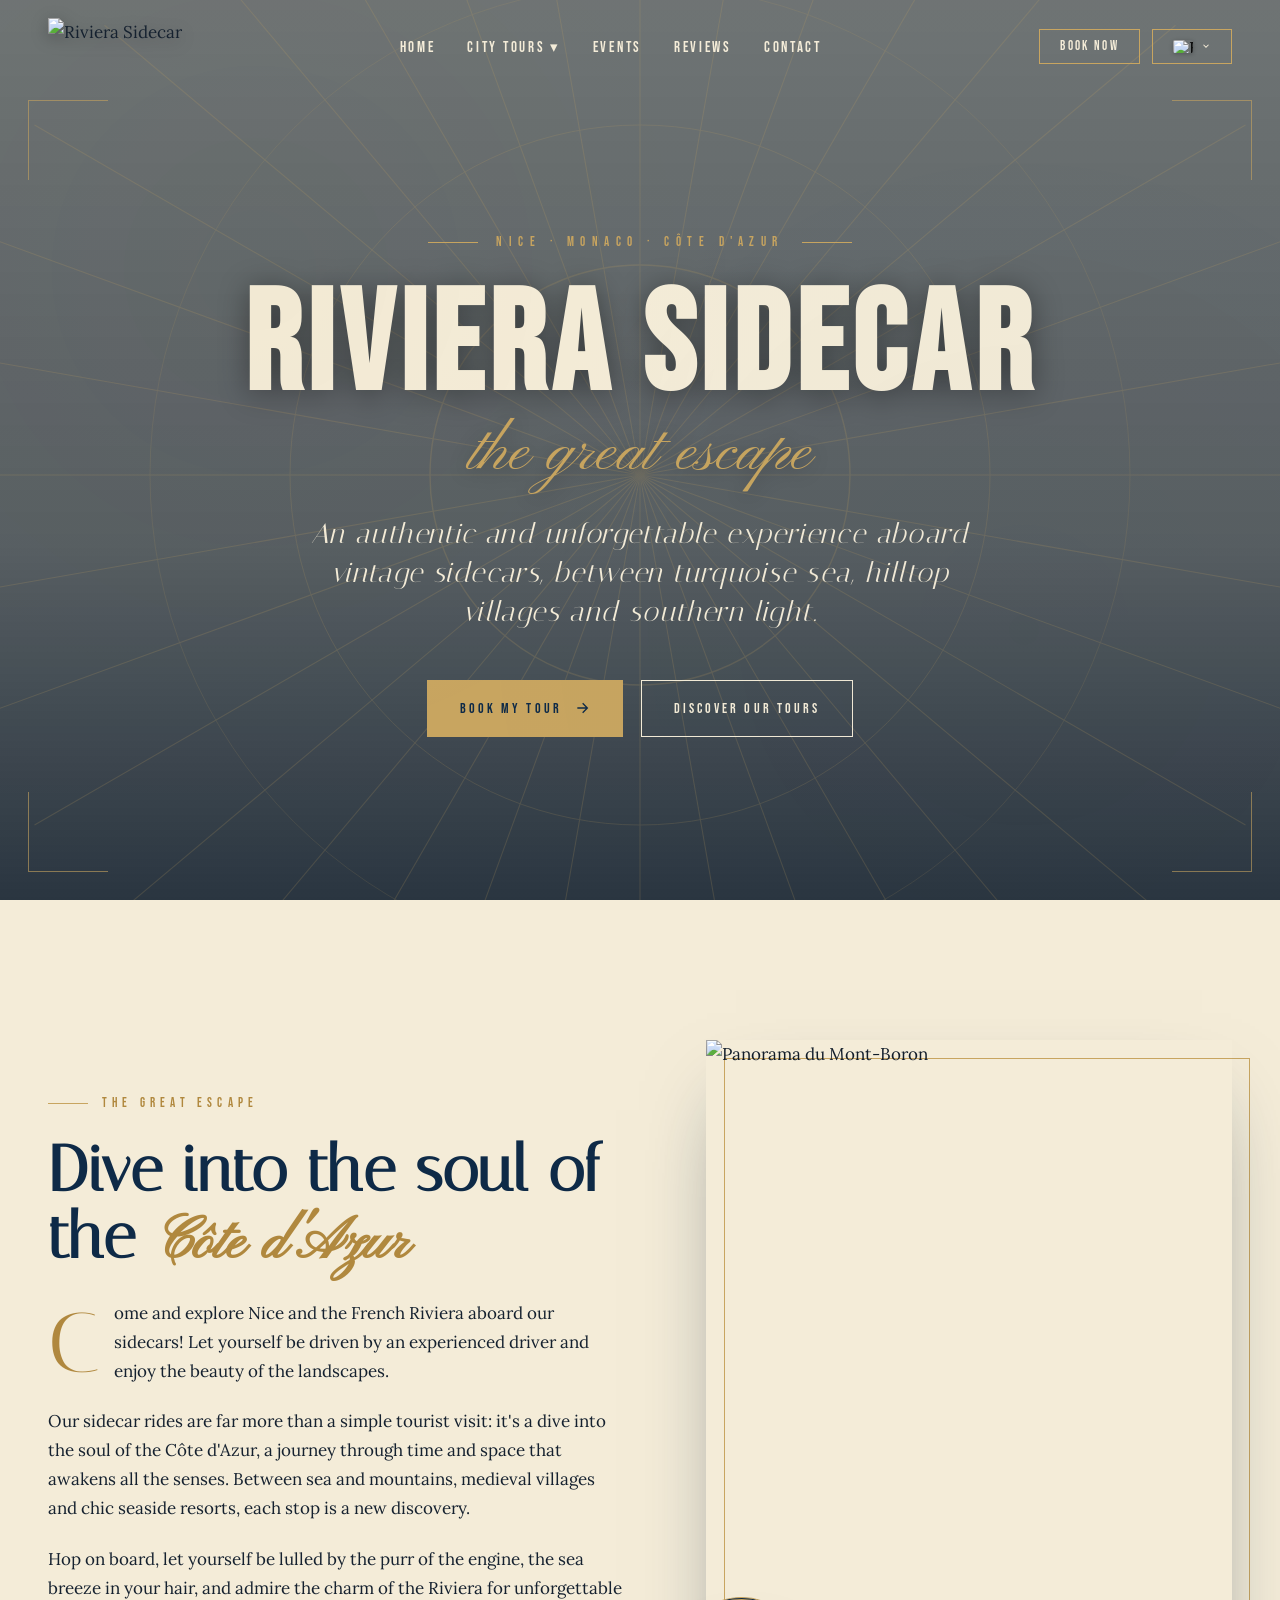
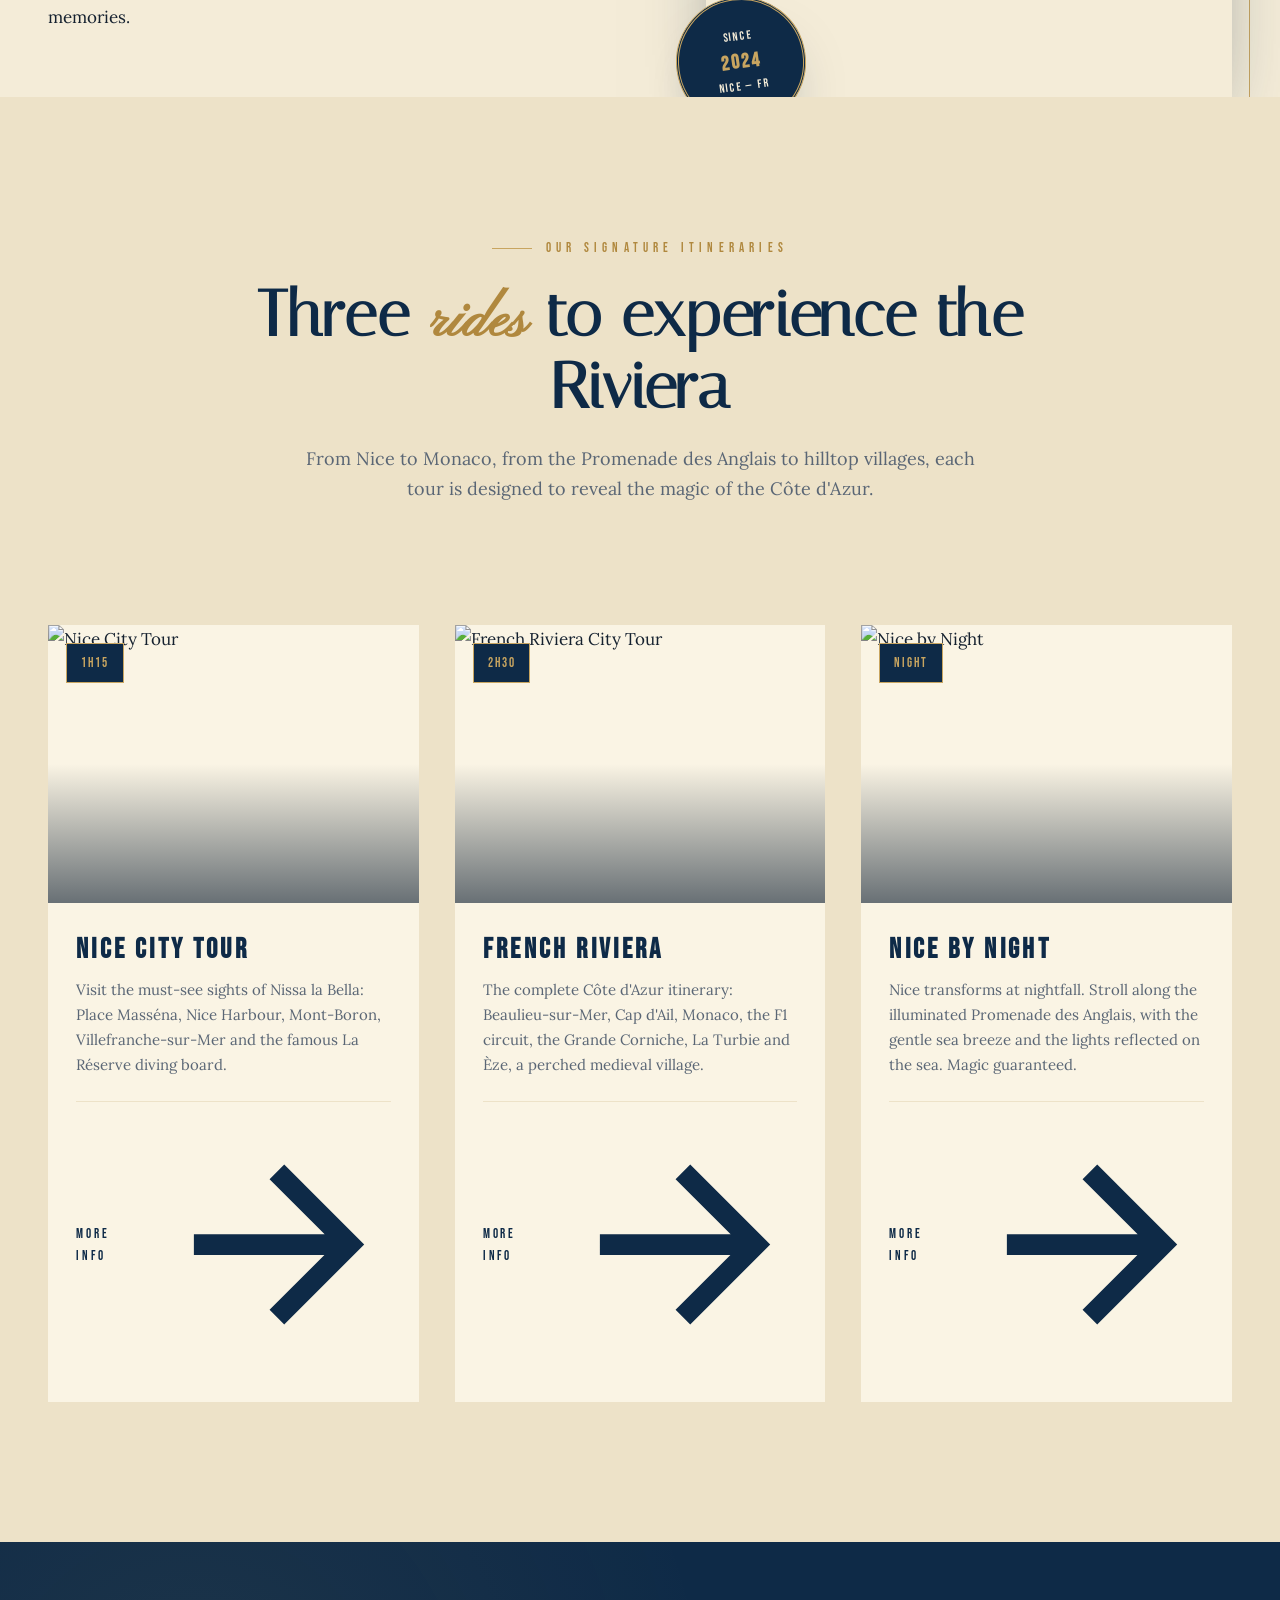
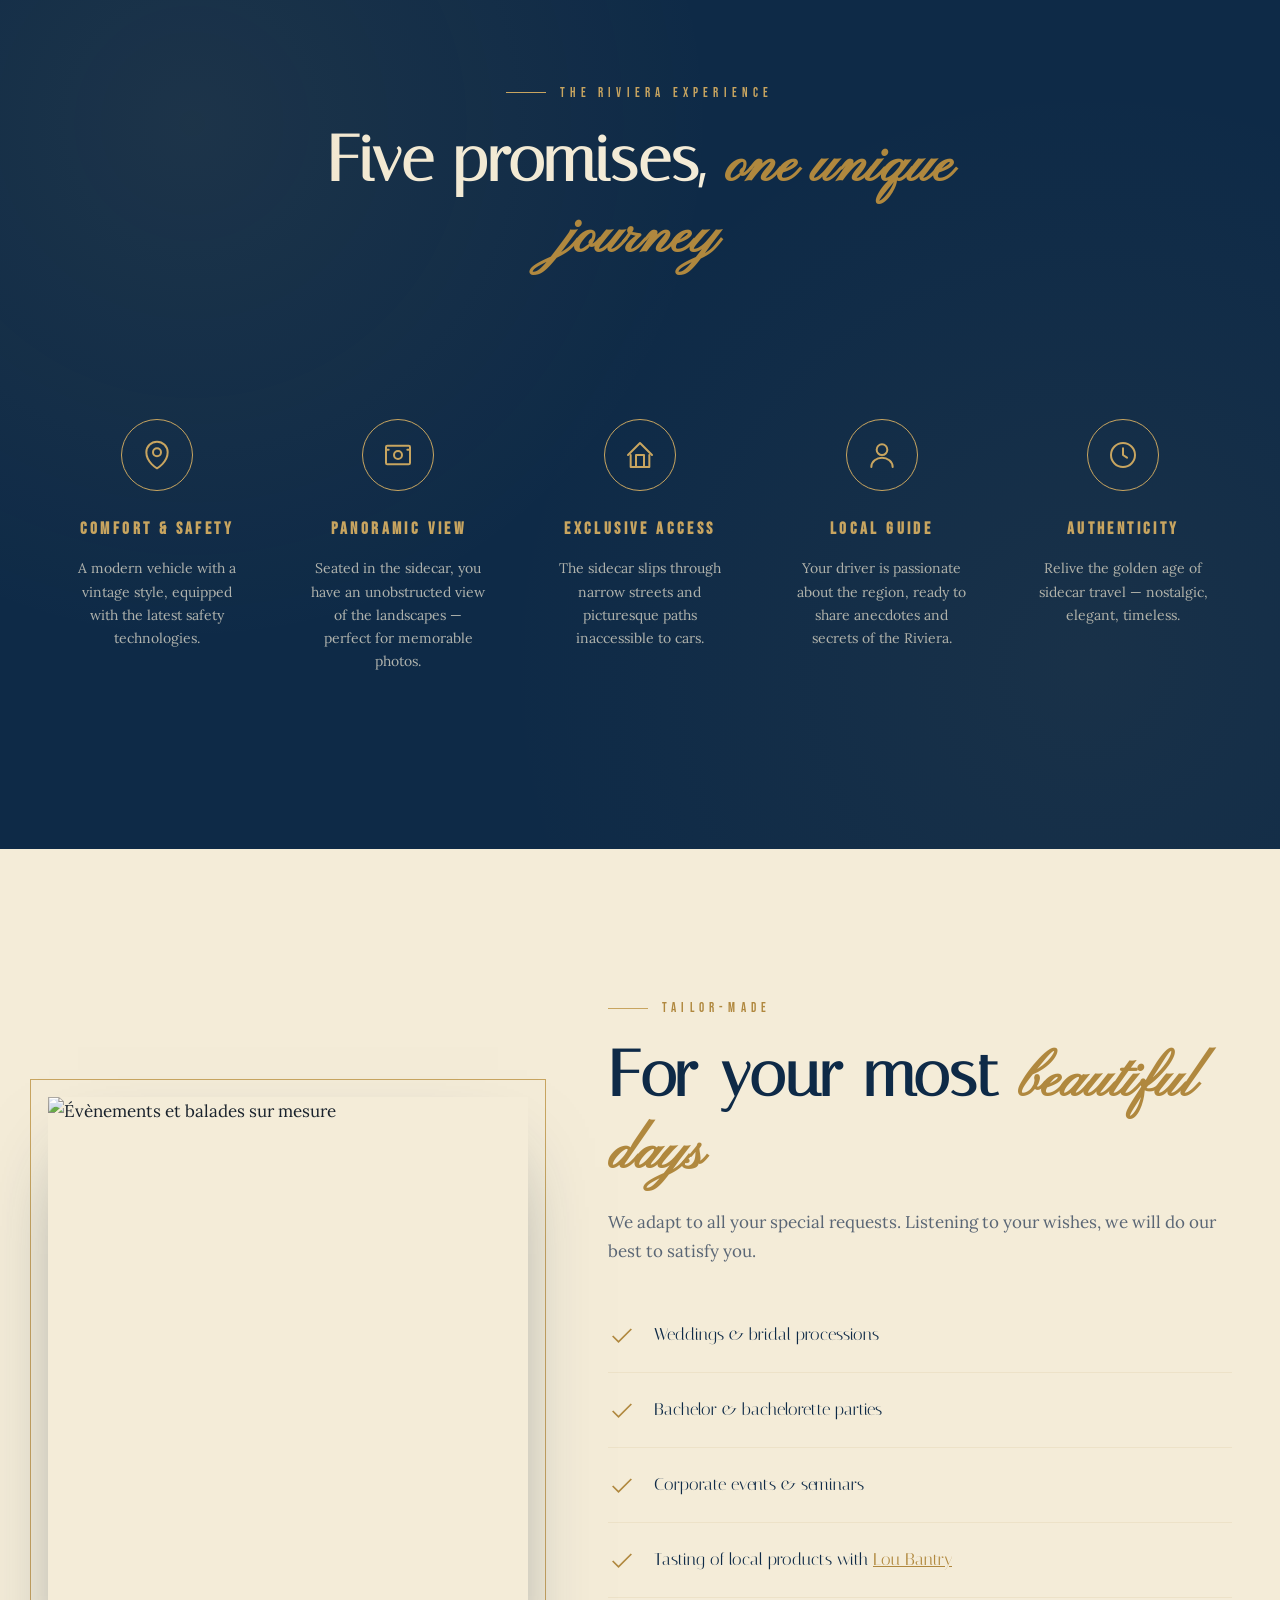
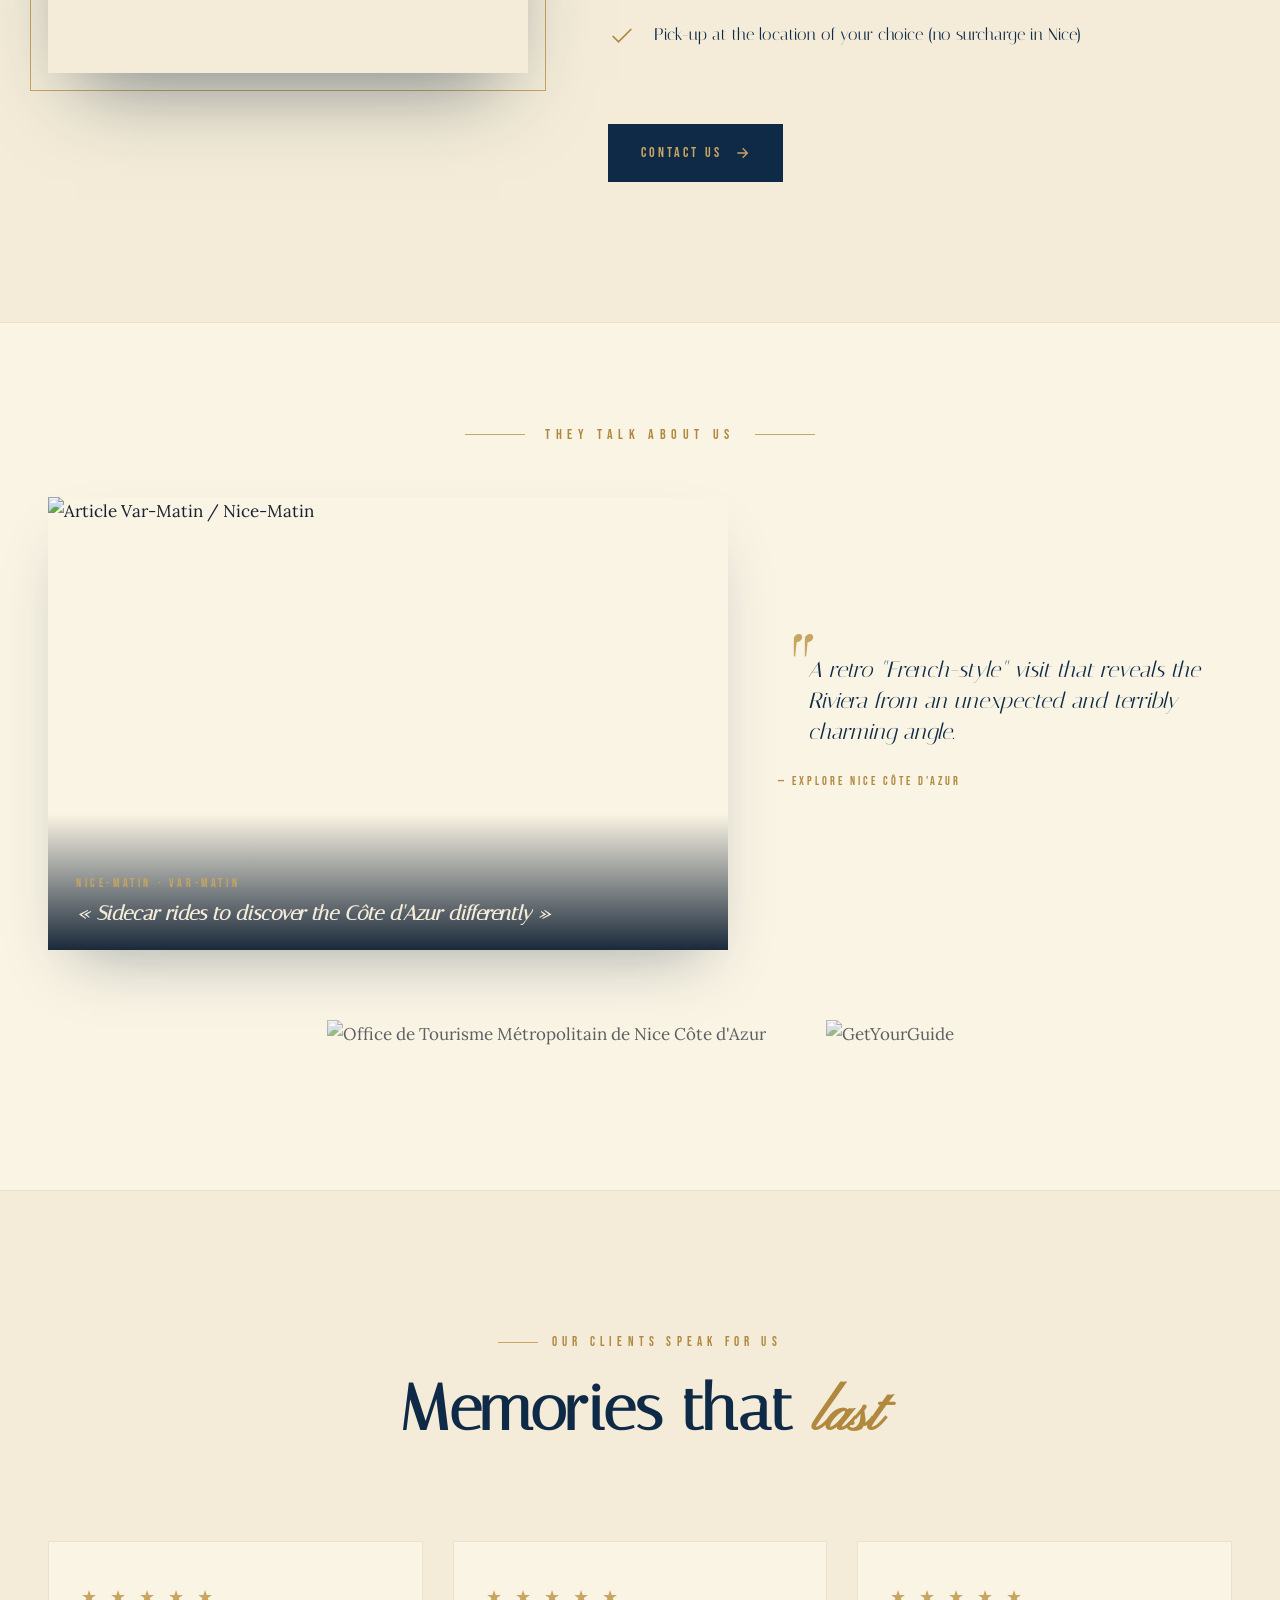
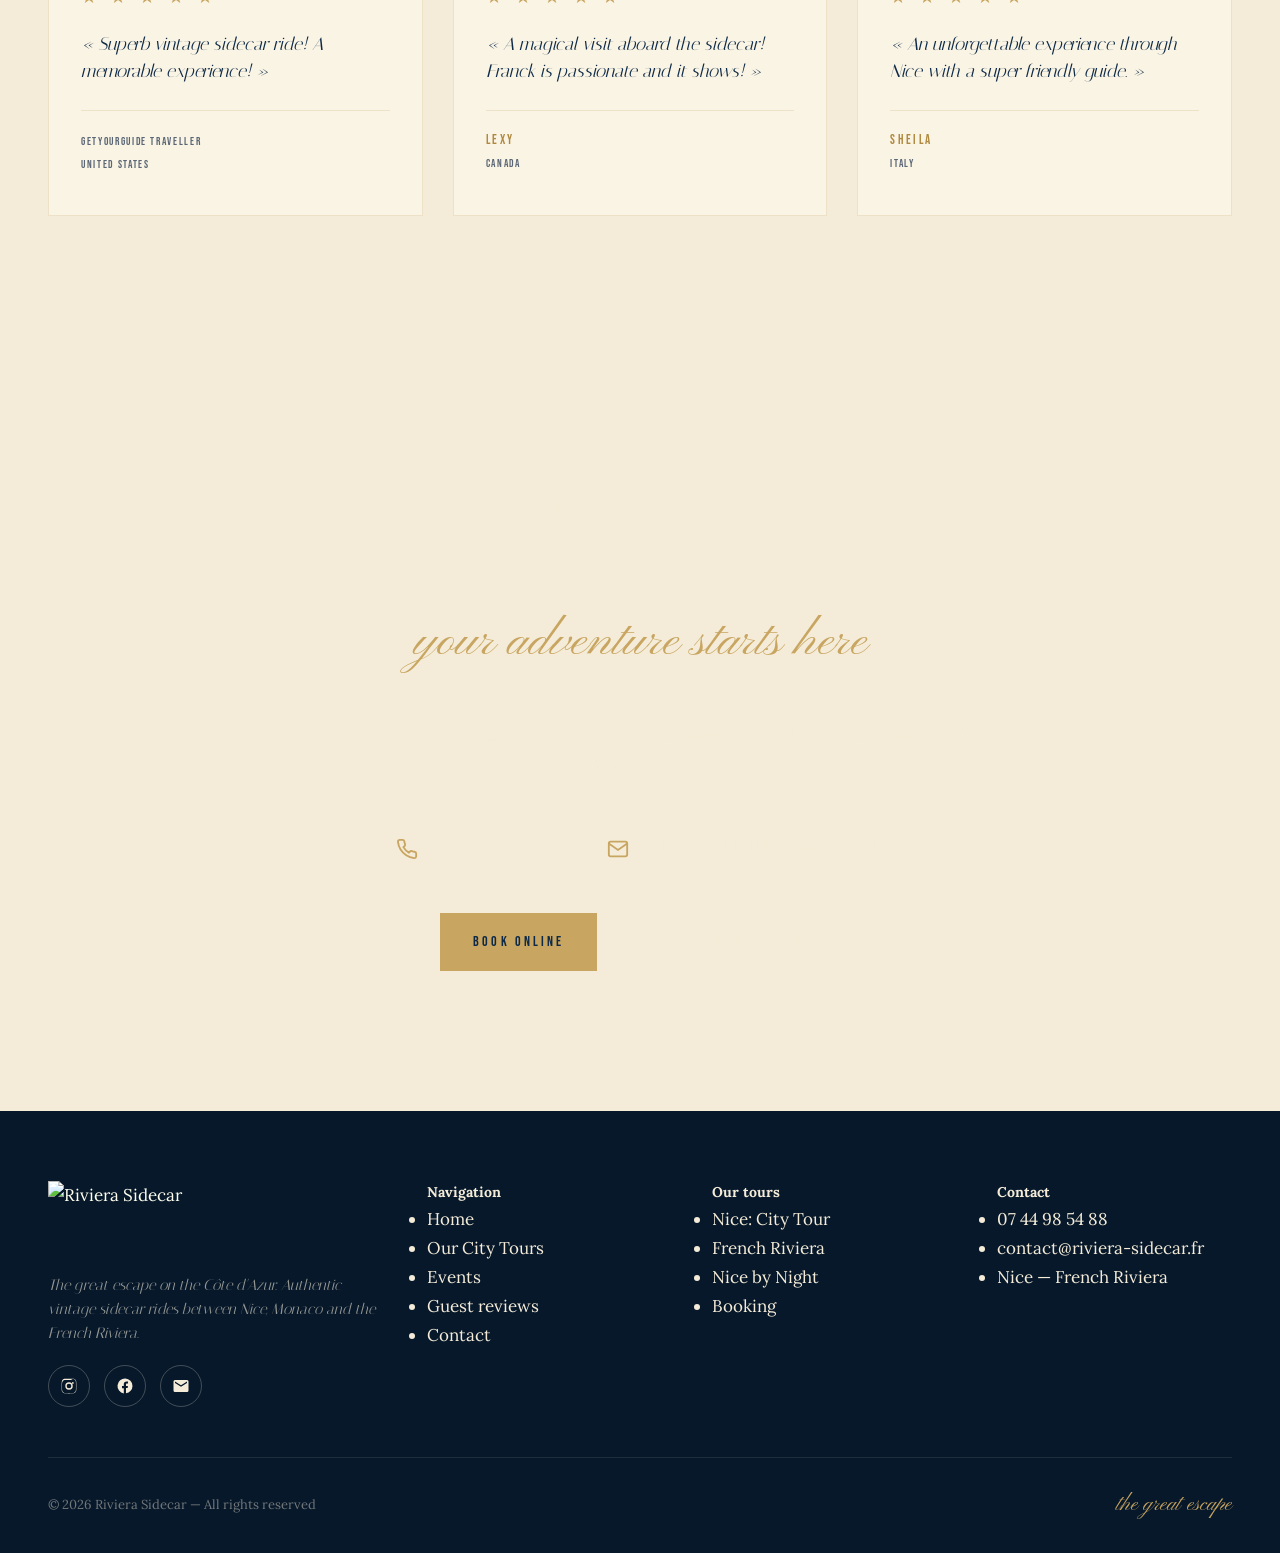
==== commit 91067815: "Add files via upload" ====
--- a/index.html
+++ b/index.html
@@ -197,9 +197,11 @@
   font-family: var(--font-display);
   letter-spacing: 0.18em;
   font-size: 13px;
+  line-height: 1;
   text-transform: uppercase;
   transition: all .3s ease;
   white-space: nowrap;
+  box-sizing: border-box;
 }
 .nav.scrolled .nav-cta { color: var(--navy); }
 .nav-cta:hover {
@@ -224,52 +226,60 @@
 }
 
 .lang-btn {
-  display: flex;
-  align-items: center;
-  gap: 6px;
-  padding: 8px 12px;
-  border: 1px solid rgba(200, 165, 96, 0.5);
+  display: inline-flex;
+  align-items: center;
+  justify-content: center;
+  gap: 8px;
+  padding: 10px 20px;
+  border: 1px solid var(--gold);
   background: transparent;
-  color: var(--ivory);
-  font-family: var(--font-display);
-  letter-spacing: 0.15em;
-  font-size: 13px;
   cursor: pointer;
   transition: all .3s ease;
-  text-transform: uppercase;
   white-space: nowrap;
-}
-.nav.scrolled .lang-btn {
-  color: var(--navy);
-  border-color: rgba(14, 42, 71, 0.3);
-}
-.lang-btn:hover {
-  border-color: var(--gold);
-  color: var(--gold);
-}
-.nav.scrolled .lang-btn:hover { color: var(--gold-2); border-color: var(--gold-2); }
-.lang-flag { font-size: 15px; line-height: 1; }
+  line-height: 1;
+  box-sizing: border-box;
+}
+.lang-btn:hover { background: var(--gold); }
+.lang-flag-btn {
+  width: 20px;
+  height: 13px;
+  object-fit: cover;
+  border-radius: 2px;
+  display: block;
+  flex-shrink: 0;
+  box-shadow: 0 1px 4px rgba(0,0,0,0.25);
+}
 .lang-chevron {
   width: 10px; height: 10px;
-  stroke: currentColor;
-  transition: transform .3s ease;
+  stroke: var(--ivory);
+  transition: transform .3s ease, stroke .3s ease;
   flex-shrink: 0;
 }
+.nav.scrolled .lang-chevron { stroke: var(--navy); }
+.lang-btn:hover .lang-chevron { stroke: var(--navy); }
 .lang-switcher.open .lang-chevron { transform: rotate(180deg); }
 
 .lang-dropdown {
   position: absolute;
-  top: calc(100% + 8px);
+  top: calc(100% + 10px);
   right: 0;
   background: var(--paper);
   border: 1px solid var(--gold);
-  min-width: 160px;
+  min-width: 170px;
   opacity: 0;
   pointer-events: none;
-  transform: translateY(-6px);
-  transition: all .3s ease;
-  box-shadow: var(--shadow-soft);
+  transform: translateY(-8px);
+  transition: opacity .25s ease, transform .25s ease;
+  box-shadow: 0 20px 50px -15px rgba(14,42,71,0.4);
   z-index: 200;
+  overflow: hidden;
+}
+/* Art Déco top accent line */
+.lang-dropdown::before {
+  content: "";
+  display: block;
+  height: 2px;
+  background: linear-gradient(90deg, var(--gold-2), var(--gold), var(--gold-2));
 }
 .lang-switcher.open .lang-dropdown {
   opacity: 1;
@@ -279,23 +289,39 @@
 .lang-option {
   display: flex;
   align-items: center;
-  gap: 10px;
-  padding: 11px 16px;
+  gap: 12px;
+  padding: 12px 18px;
+  min-height: 46px;
   cursor: pointer;
   font-family: var(--font-display);
-  letter-spacing: 0.12em;
+  letter-spacing: 0.14em;
   font-size: 13px;
   color: var(--navy);
   text-transform: uppercase;
-  transition: all .2s ease;
+  transition: background .18s ease, color .18s ease;
   border: none;
+  border-bottom: 1px solid rgba(200,165,96,0.15);
   background: none;
   width: 100%;
   text-align: left;
-}
+  line-height: 1;
+}
+.lang-option:last-child { border-bottom: 0; }
 .lang-option:hover { background: var(--ivory-2); color: var(--gold-2); }
-.lang-option.active { color: var(--gold-2); background: rgba(200,165,96,0.08); }
-.lang-option .lang-flag { font-size: 16px; }
+.lang-option.active {
+  color: var(--gold-2);
+  background: rgba(200,165,96,0.1);
+  font-weight: bold;
+}
+.lang-flag-img {
+  width: 26px;
+  height: 18px;
+  object-fit: cover;
+  border-radius: 2px;
+  display: block;
+  flex-shrink: 0;
+  box-shadow: 0 1px 4px rgba(0,0,0,0.22);
+}
 
 .nav-toggle { display: none; }
 
@@ -1108,30 +1134,63 @@
     position: fixed;
     inset: 0;
     background: var(--paper);
-    padding: 110px 40px 40px;
-    gap: 20px;
+    padding: 100px 40px 100px;
+    gap: 0;
     align-items: flex-start;
     z-index: 55;
     overflow-y: auto;
   }
-  .nav-menu.open a { color: var(--navy); font-size: 22px; }
+  .nav-menu.open > li {
+    width: 100%;
+    border-bottom: 1px solid var(--ivory-2);
+  }
+  .nav-menu.open > li:first-child { border-top: 1px solid var(--ivory-2); }
+  .nav-menu.open > li > a {
+    color: var(--navy);
+    font-size: 20px;
+    display: block;
+    padding: 18px 0;
+  }
   .nav-menu.open .nav-submenu {
     position: static;
     transform: none;
     opacity: 1;
     pointer-events: auto;
     border: 0;
-    padding: 8px 0 0 16px;
+    padding: 0 0 14px 20px;
     background: transparent;
     box-shadow: none;
     min-width: unset;
   }
   .nav-menu.open .nav-submenu::before { display: none; }
-  .nav-menu.open .nav-submenu a { font-size: 15px; padding: 6px 0; }
+  .nav-menu.open .nav-submenu li { list-style: none; }
+  .nav-menu.open .nav-submenu a {
+    font-size: 14px;
+    padding: 8px 0;
+    color: var(--muted) !important;
+    display: block;
+    letter-spacing: 0.12em;
+  }
+
+  /* Bouton réserver dans le menu mobile */
+  .nav-menu.open::after {
+    content: "Réserver une balade";
+    display: block;
+    margin-top: 30px;
+    padding: 16px 28px;
+    background: var(--gold);
+    color: var(--navy);
+    font-family: var(--font-display);
+    font-size: 15px;
+    letter-spacing: 0.2em;
+    text-transform: uppercase;
+    text-align: center;
+    width: 100%;
+    cursor: pointer;
+  }
 
   /* Tours: 2 columns on tablet */
   .tours-grid { grid-template-columns: repeat(2, 1fr); }
-
   /* Testimonials: 2 col on tablet */
   .testimonials-grid { grid-template-columns: repeat(2, 1fr); }
 
@@ -1141,7 +1200,7 @@
   .contact { background-attachment: scroll; }
   .float-book { display: inline-flex; }
 
-  /* Intro visual: remove offset frame on tablet */
+  /* Intro visual: reduce offset frame */
   .intro-visual::before { inset: 12px -10px -10px 10px; }
   .intro-stamp { width: 110px; height: 110px; font-size: 11px; left: -10px; bottom: -15px; }
 
@@ -1164,54 +1223,95 @@
   .press-grid { grid-template-columns: 1fr; }
   .press-logos { gap: 30px; }
   .press-logos img { height: 50px; }
+
+  /* Lang dropdown: stay within screen */
+  .lang-dropdown { right: 0; min-width: 160px; }
 }
 
 /* ============================================================
    RESPONSIVE — SMALL MOBILE (≤ 640px)
    ============================================================ */
 @media (max-width: 640px) {
-  .container { padding: 0 18px; }
+  .container { padding: 0 16px; }
   .features-grid { grid-template-columns: 1fr; }
   .footer-grid { grid-template-columns: 1fr; }
-  .hero-eyebrow { font-size: 10px; letter-spacing: 0.3em; }
-  .hero-eyebrow::before, .hero-eyebrow::after { width: 22px; }
-  .corner { width: 44px; height: 44px; }
-  .corner-tl, .corner-tr { top: 72px; }
-  .corner-tl { left: 14px; }
-  .corner-tr { right: 14px; }
-  .nav-logo img { height: 44px; }
-  .contact-info { gap: 22px; flex-direction: column; }
+
+  .hero-eyebrow { font-size: 10px; letter-spacing: 0.25em; }
+  .hero-eyebrow::before, .hero-eyebrow::after { width: 20px; }
+  .corner { width: 40px; height: 40px; }
+  .corner-tl, .corner-tr { top: 68px; }
+  .corner-tl { left: 12px; }
+  .corner-tr { right: 12px; }
+  .nav-logo img { height: 42px; }
+
+  .contact-info { gap: 20px; flex-direction: column; }
   .footer-bottom { flex-direction: column; text-align: center; }
 
-  /* Remove intro visual offset on small mobile */
+  /* Intro visual */
   .intro-visual::before { display: none; }
-  .intro-stamp { left: 10px; bottom: -10px; width: 100px; height: 100px; font-size: 10px; }
-  .intro-stamp strong { font-size: 17px; }
-
-  /* Events visual: remove offset frame */
+  .intro-stamp { left: 8px; bottom: -8px; width: 96px; height: 96px; font-size: 10px; }
+  .intro-stamp strong { font-size: 16px; }
+
+  /* Events */
   .events-visual::after { display: none; }
-  .events-list li { font-size: 15px; }
-
-  /* Lang switcher: compact */
-  .lang-btn { padding: 7px 9px; font-size: 12px; gap: 4px; }
-  #langCode { display: none; }
-
-  .hero-content { padding: 130px 16px 70px; }
-  .hero-actions { gap: 12px; }
-  .btn { padding: 14px 22px; font-size: 12px; letter-spacing: 0.18em; }
+  .events-list li { font-size: 15px; gap: 14px; padding: 18px 0; }
+
+  /* Lang switcher: globe only, no gap */
+  .lang-btn { padding: 8px 10px; gap: 4px; }
+  .lang-flag-btn { width: 22px; height: 15px; }
+  .lang-chevron { width: 9px; height: 9px; }
+
+  .hero-content { padding: 120px 16px 60px; }
+  .hero-actions { gap: 10px; flex-direction: column; align-items: center; }
+  .btn { padding: 15px 28px; font-size: 13px; letter-spacing: 0.18em; }
+  .btn-outline { border-color: rgba(244,236,216,0.7); }
 
   .section-lead { font-size: 16px; }
   .testimonials-grid { max-width: 100%; }
   .tours-grid { max-width: 100%; }
+
+  /* Feature cards: better mobile */
+  .feature { padding: 28px 16px; }
+  .feature-icon { width: 60px; height: 60px; }
+  .feature-icon svg { width: 26px; height: 26px; }
+
+  /* Testimonials */
+  .testimonial { padding: 28px 20px; }
+
+  /* Tour cards */
+  .tour-body { padding: 24px 20px; }
+
+  /* Float button: safe area for iOS */
+  .float-book {
+    bottom: max(16px, env(safe-area-inset-bottom, 16px));
+    right: 16px;
+    padding: 12px 20px;
+    font-size: 13px;
+  }
+
+  /* Footer */
+  .footer-brand img { height: 55px; }
+  footer { padding: 50px 0 24px; }
+  .footer-grid { gap: 36px; }
+  .footer-bottom { padding-top: 20px; font-size: 12px; }
+
+  /* Nav mobile menu */
+  .nav-menu.open { padding: 90px 28px 90px; }
+  .nav-menu.open > li > a { font-size: 18px; padding: 16px 0; }
 }
 
 /* ============================================================
    RESPONSIVE — VERY SMALL (≤ 380px)
    ============================================================ */
 @media (max-width: 380px) {
-  .nav-menu.open { padding: 100px 24px 40px; }
-  .lang-dropdown { right: -10px; min-width: 140px; }
-  .lang-option { padding: 9px 12px; font-size: 12px; }
+  .nav-menu.open { padding: 85px 20px 80px; }
+  .lang-dropdown { min-width: 150px; }
+  .lang-option { padding: 11px 14px; font-size: 12px; gap: 10px; }
+  .lang-flag-img { width: 22px; height: 15px; }
+  .hero-title { font-size: clamp(44px, 13vw, 80px); }
+  .btn { padding: 13px 22px; font-size: 12px; }
+  .section, .tours, .experience, .events, .testimonials, .contact { padding: 60px 0; }
+  .tours-grid, .testimonials-grid { gap: 20px; }
 }
 </style>
 </head>
@@ -1247,25 +1347,24 @@
       <!-- Language Switcher -->
       <div class="lang-switcher" id="langSwitcher">
         <button class="lang-btn" id="langBtn" aria-label="Changer de langue">
-          <span class="lang-flag" id="langFlag">🇫🇷</span>
-          <span id="langCode">FR</span>
+          <img class="lang-flag-btn" id="langFlagBtn" src="https://flagcdn.com/w40/fr.png" alt="FR" />
           <svg class="lang-chevron" viewBox="0 0 24 24" fill="none" stroke="currentColor" stroke-width="2.5"><path d="M6 9l6 6 6-6"/></svg>
         </button>
         <div class="lang-dropdown" id="langDropdown">
           <button class="lang-option active" data-lang="fr">
-            <span class="lang-flag">🇫🇷</span> Français
+            <img class="lang-flag-img" src="https://flagcdn.com/w40/fr.png" alt="Français" /> Français
           </button>
           <button class="lang-option" data-lang="en">
-            <span class="lang-flag">🇬🇧</span> English
+            <img class="lang-flag-img" src="https://flagcdn.com/w40/gb.png" alt="English" /> English
           </button>
           <button class="lang-option" data-lang="de">
-            <span class="lang-flag">🇩🇪</span> Deutsch
+            <img class="lang-flag-img" src="https://flagcdn.com/w40/de.png" alt="Deutsch" /> Deutsch
           </button>
           <button class="lang-option" data-lang="it">
-            <span class="lang-flag">🇮🇹</span> Italiano
+            <img class="lang-flag-img" src="https://flagcdn.com/w40/it.png" alt="Italiano" /> Italiano
           </button>
           <button class="lang-option" data-lang="es">
-            <span class="lang-flag">🇪🇸</span> Español
+            <img class="lang-flag-img" src="https://flagcdn.com/w40/es.png" alt="Español" /> Español
           </button>
         </div>
       </div>
@@ -1348,7 +1447,7 @@
     </div>
   </div>
 
-  <a href="#intro" class="hero-scroll" data-i18n="hero.scroll">Scroll</a>
+
 </header>
 
 <!-- ============================================================
@@ -2125,6 +2224,13 @@
 };
 
 const flags = { fr: '🇫🇷', en: '🇬🇧', de: '🇩🇪', it: '🇮🇹', es: '🇪🇸' };
+const flagUrls = {
+  fr: 'https://flagcdn.com/w40/fr.png',
+  en: 'https://flagcdn.com/w40/gb.png',
+  de: 'https://flagcdn.com/w40/de.png',
+  it: 'https://flagcdn.com/w40/it.png',
+  es: 'https://flagcdn.com/w40/es.png'
+};
 const codes = { fr: 'FR', en: 'EN', de: 'DE', it: 'IT', es: 'ES' };
 let currentLang = 'fr';
 
@@ -2152,8 +2258,12 @@
   }
 
   // Switcher UI
-  document.getElementById('langFlag').textContent = flags[lang];
-  document.getElementById('langCode').textContent = codes[lang];
+  // Update flag button
+  const flagBtn = document.getElementById('langFlagBtn');
+  if (flagBtn && flagUrls[lang]) {
+    flagBtn.src = flagUrls[lang];
+    flagBtn.alt = lang.toUpperCase();
+  }
   document.querySelectorAll('.lang-option').forEach(btn => {
     btn.classList.toggle('active', btn.getAttribute('data-lang') === lang);
   });
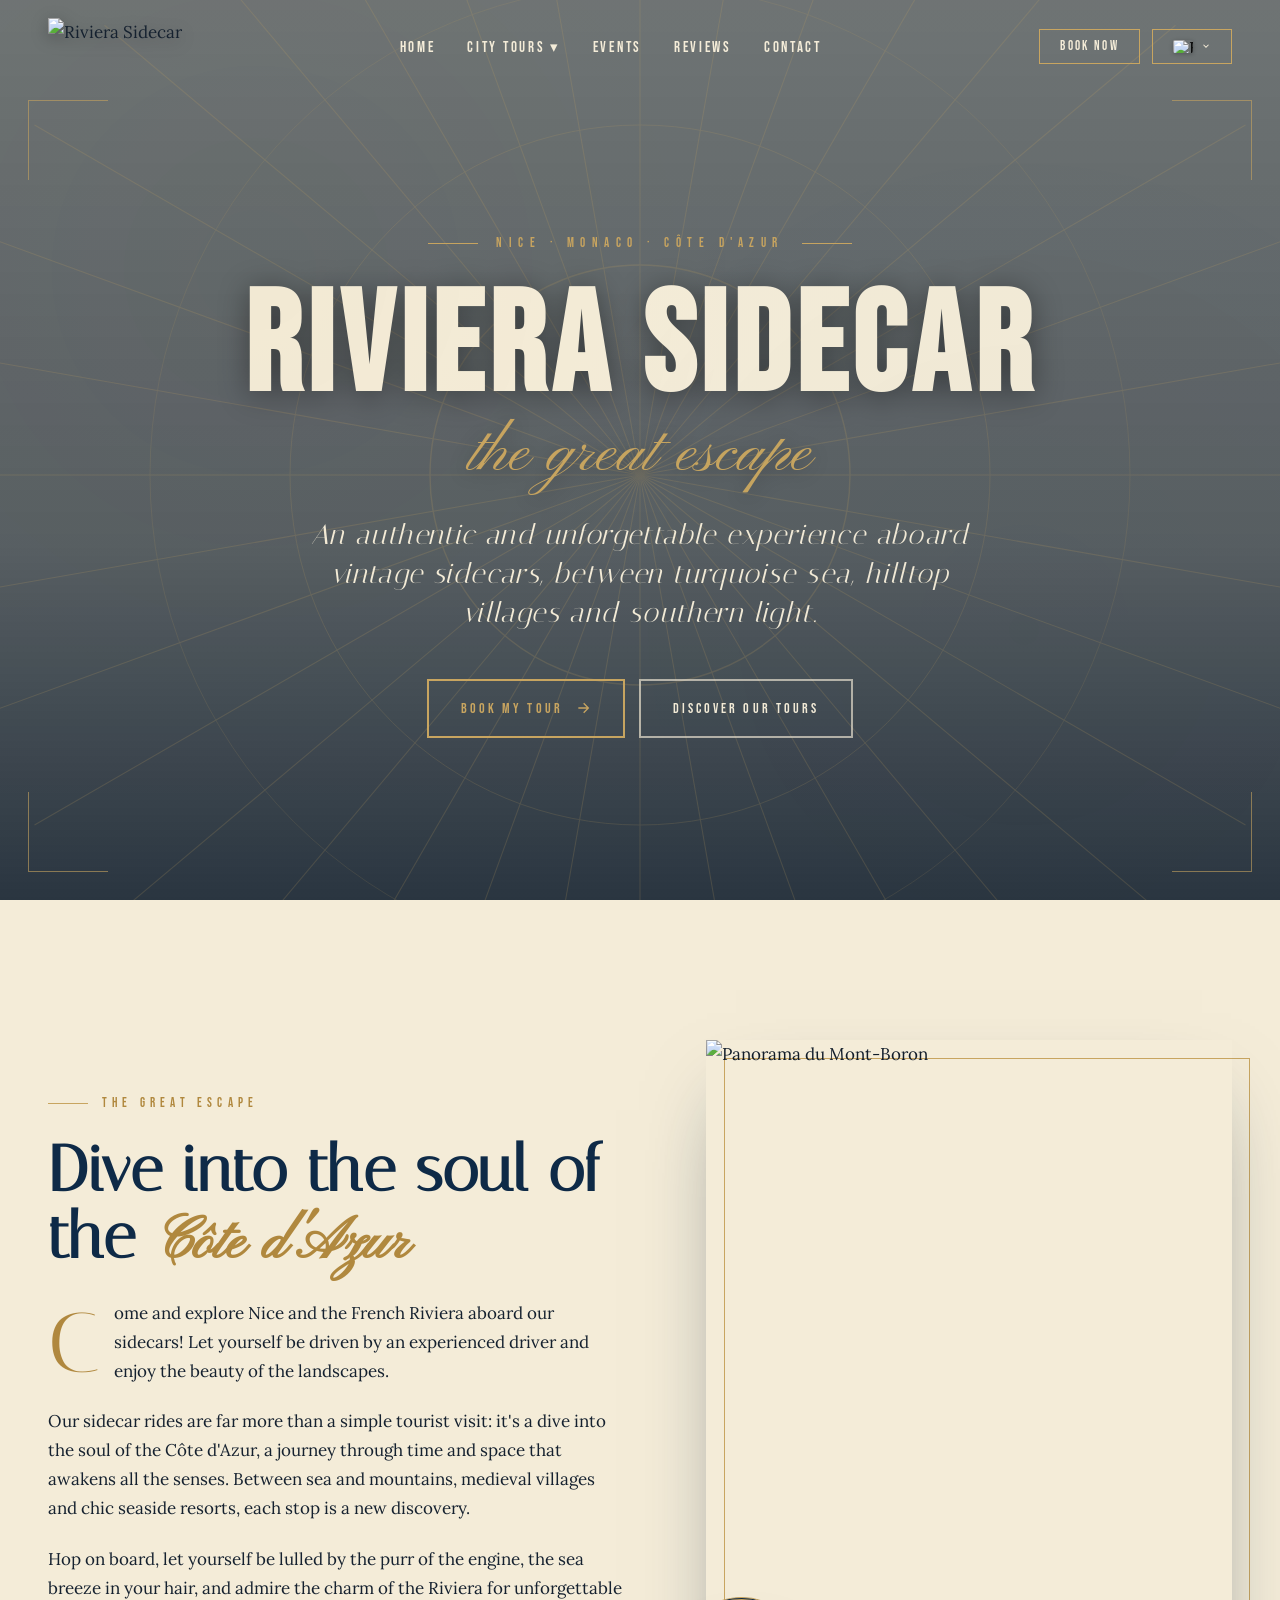
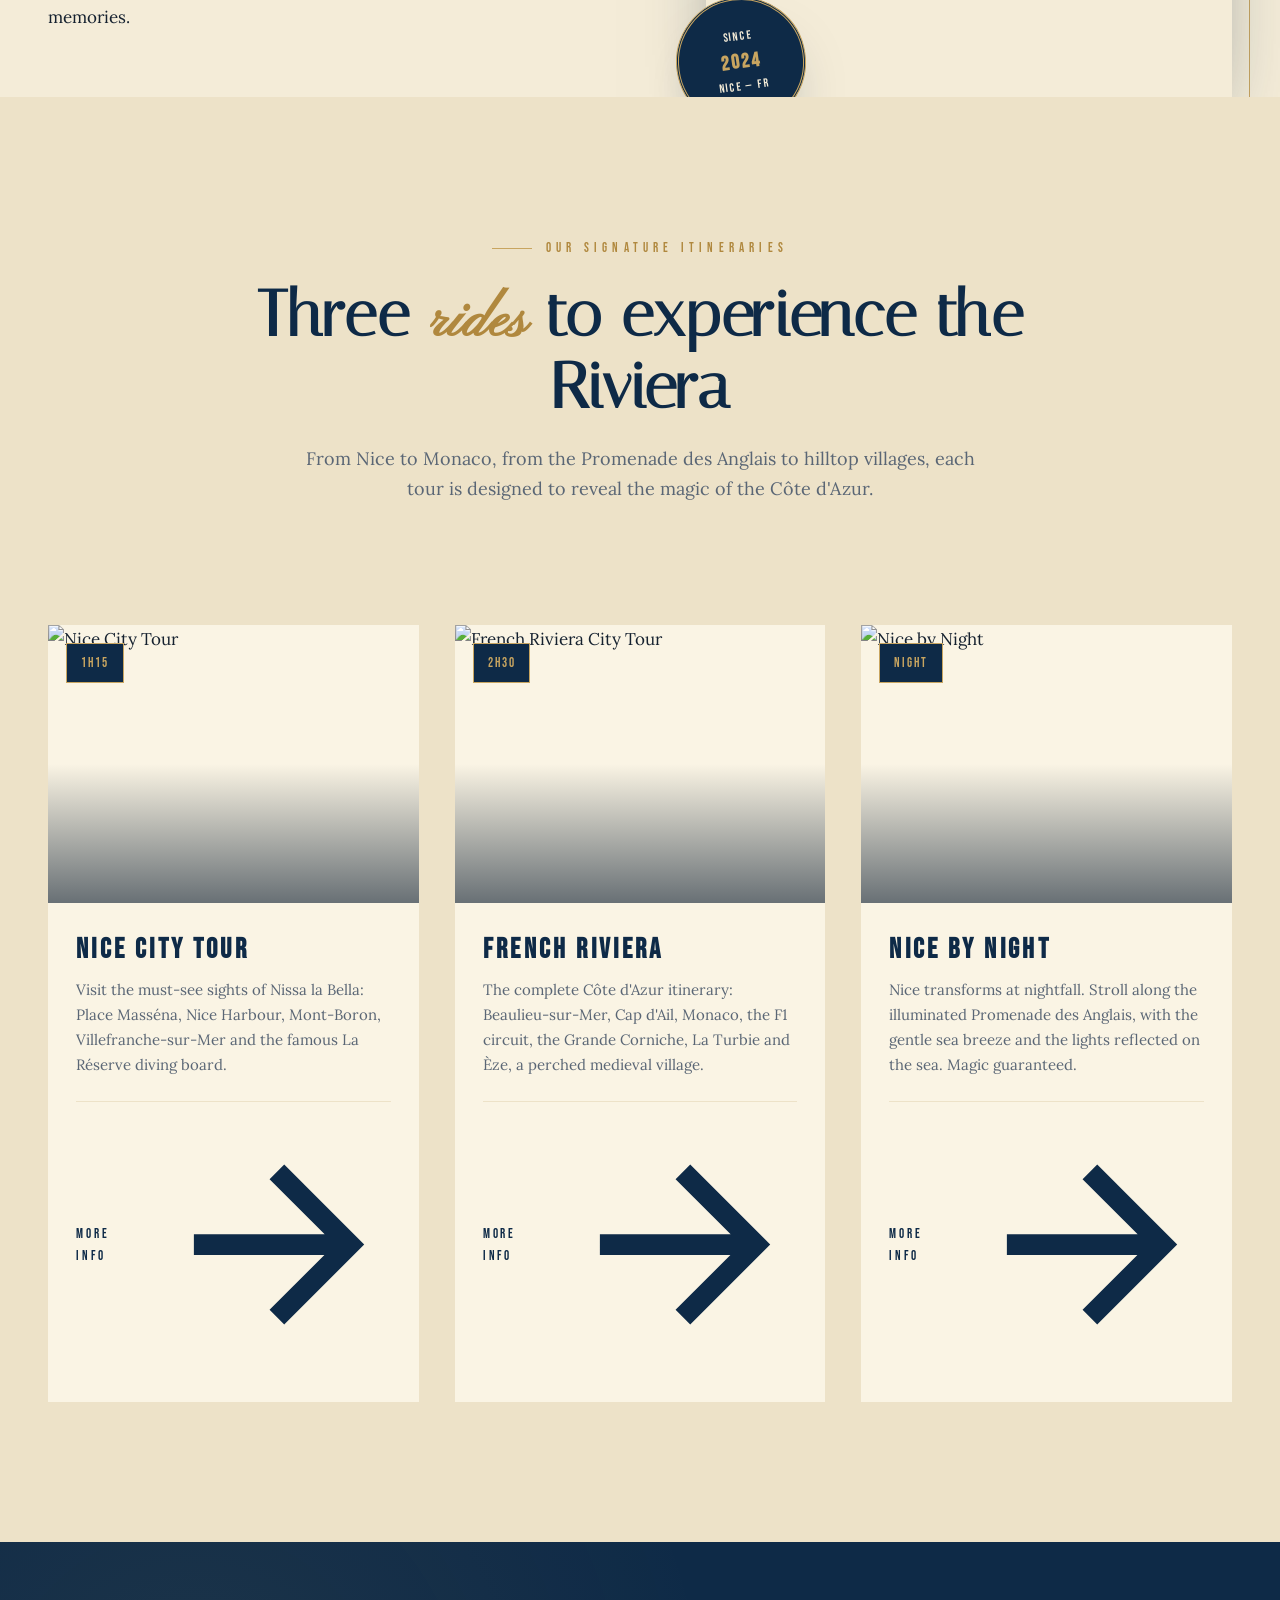
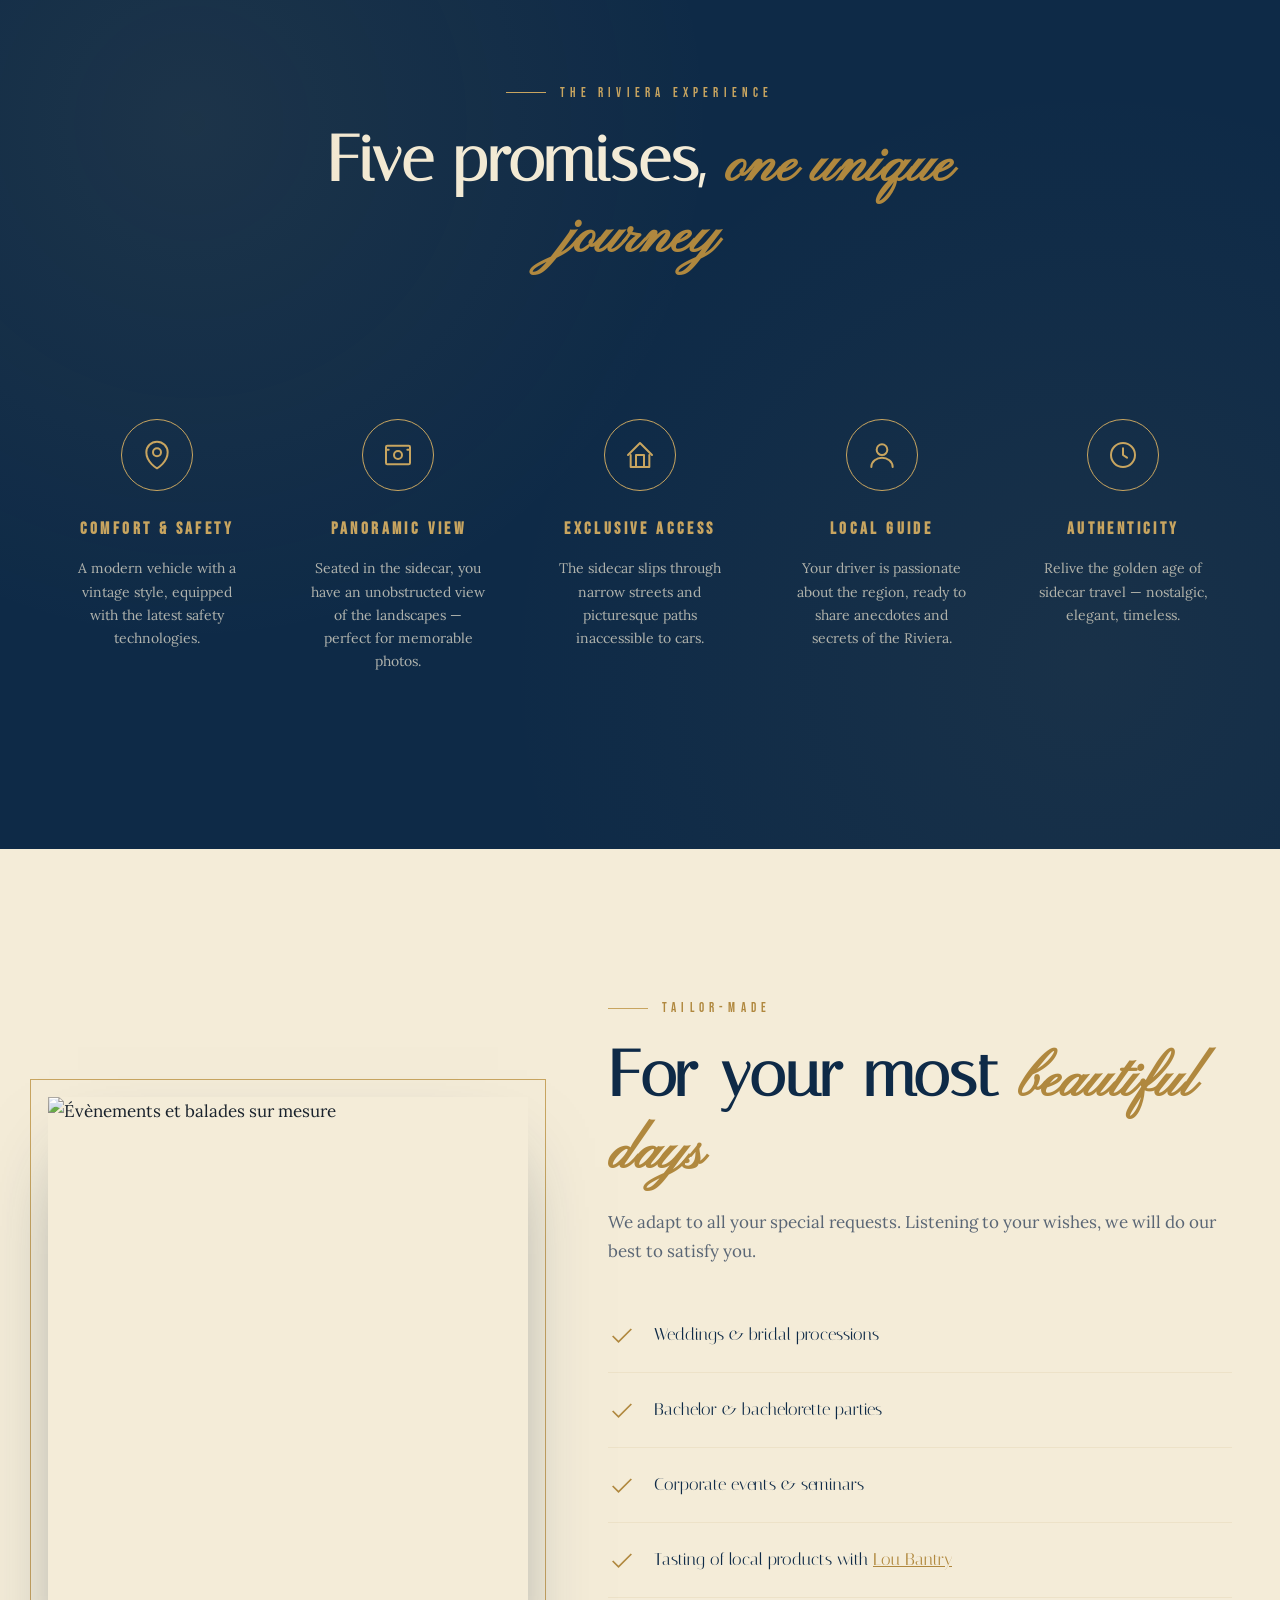
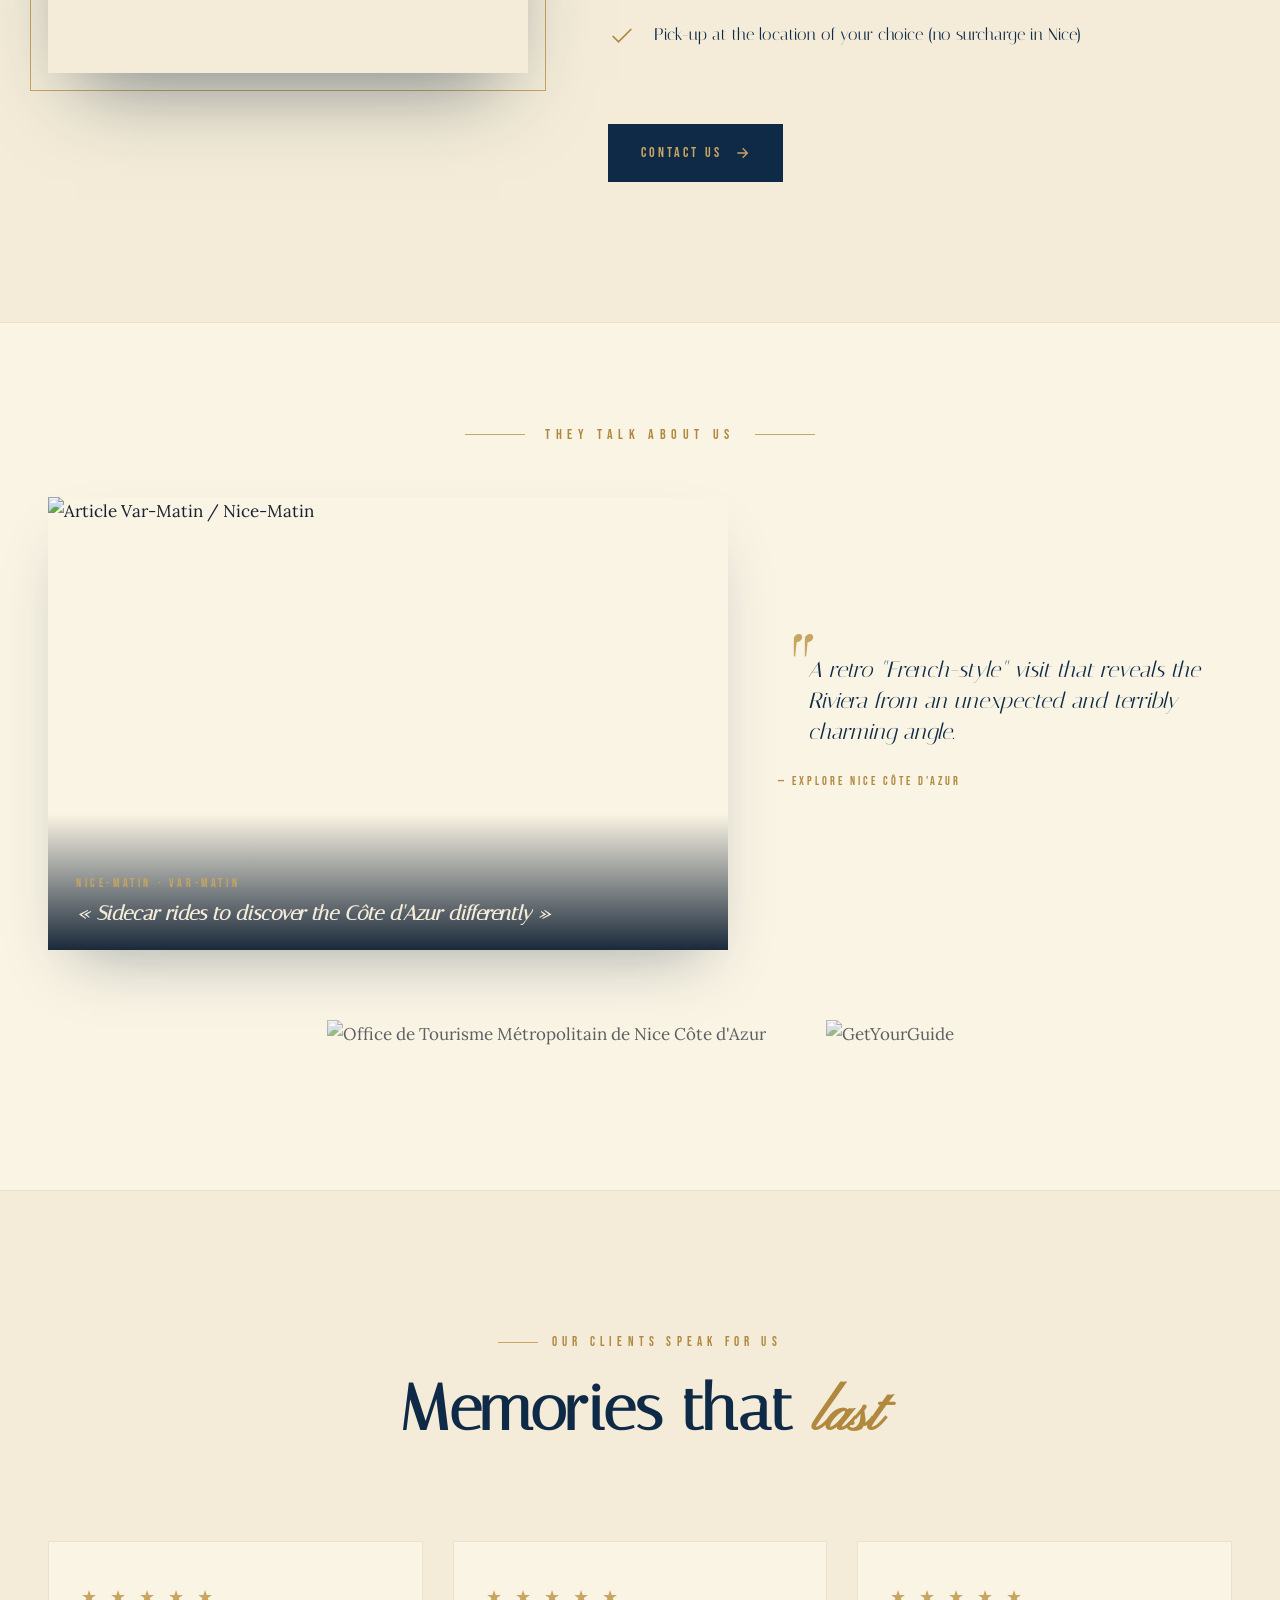
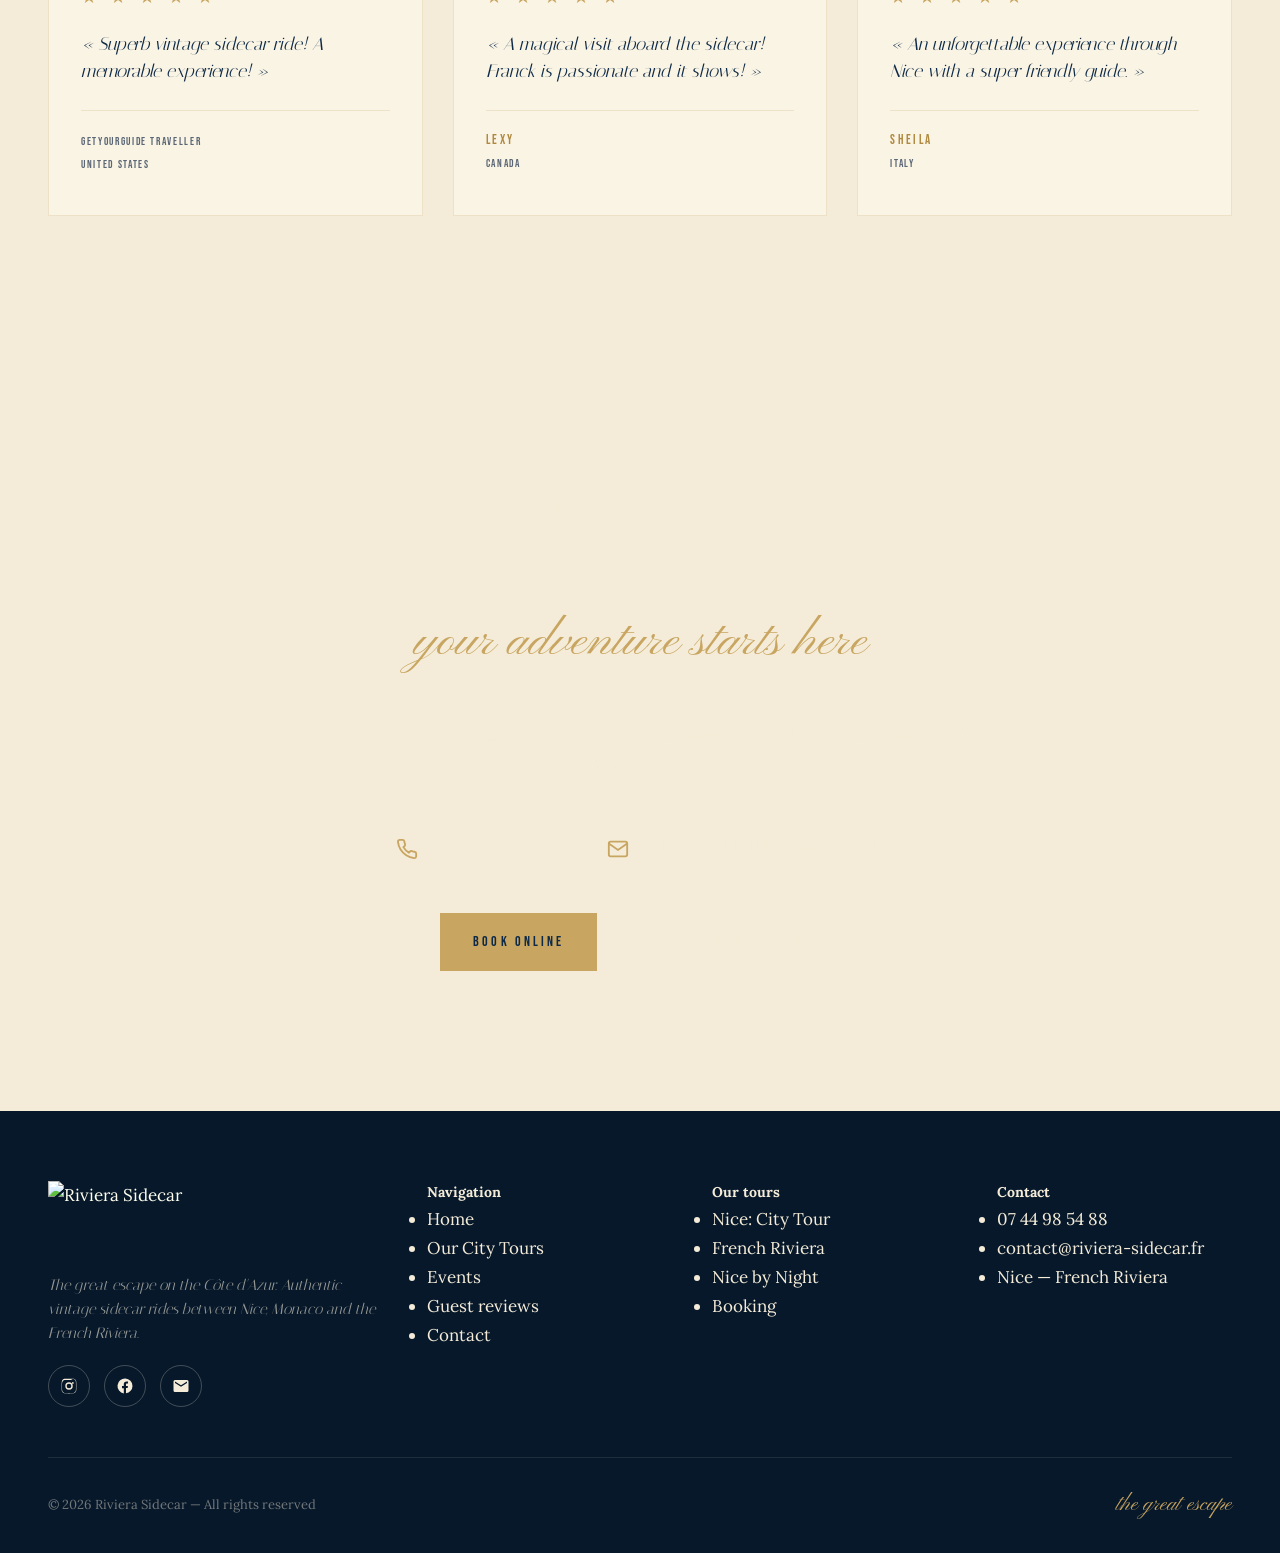
==== commit 2b905b96: "Add files via upload" ====
--- a/index.html
+++ b/index.html
@@ -454,6 +454,63 @@
 .btn-outline { border-color: var(--ivory); color: var(--ivory); }
 .btn-outline:hover { border-color: var(--gold); color: var(--gold); letter-spacing: 0.26em; }
 .btn svg { width: 16px; height: 16px; }
+
+/* ============================================================
+   HERO BUTTONS — Animation sweep (vikiWayne style)
+   ============================================================ */
+.hero-actions .btn {
+  border: none;
+  border-radius: 0;
+  background: transparent;
+  overflow: hidden;
+  isolation: isolate;
+  transition: color 800ms ease, transform 800ms ease,
+              box-shadow 800ms ease, outline 800ms ease,
+              letter-spacing 800ms ease;
+}
+.hero-actions .btn::before {
+  content: "";
+  position: absolute;
+  left: -50px;
+  top: 0;
+  width: 0;
+  height: 100%;
+  transform: skewX(45deg);
+  z-index: -1;
+  transition: width 800ms ease;
+}
+.hero-actions .btn:hover { transform: scale(1.07); }
+.hero-actions .btn:hover::before { width: 250%; }
+
+/* Primary — doré */
+.hero-actions .btn-primary {
+  color: var(--gold);
+  outline: 2px solid var(--gold);
+}
+.hero-actions .btn-primary::before {
+  background-color: var(--gold);
+}
+.hero-actions .btn-primary:hover {
+  color: var(--navy);
+  outline: 2px solid var(--gold-2);
+  box-shadow: 4px 5px 17px -4px rgba(200,165,96,0.55);
+  letter-spacing: 0.26em;
+}
+
+/* Outline — ivoire */
+.hero-actions .btn-outline {
+  color: var(--ivory);
+  outline: 2px solid rgba(244,236,216,0.65);
+}
+.hero-actions .btn-outline::before {
+  background-color: var(--ivory);
+}
+.hero-actions .btn-outline:hover {
+  color: var(--navy);
+  outline: 2px solid var(--gold);
+  box-shadow: 4px 5px 17px -4px rgba(200,165,96,0.4);
+  letter-spacing: 0.26em;
+}
 
 .hero-scroll {
   position: absolute;
